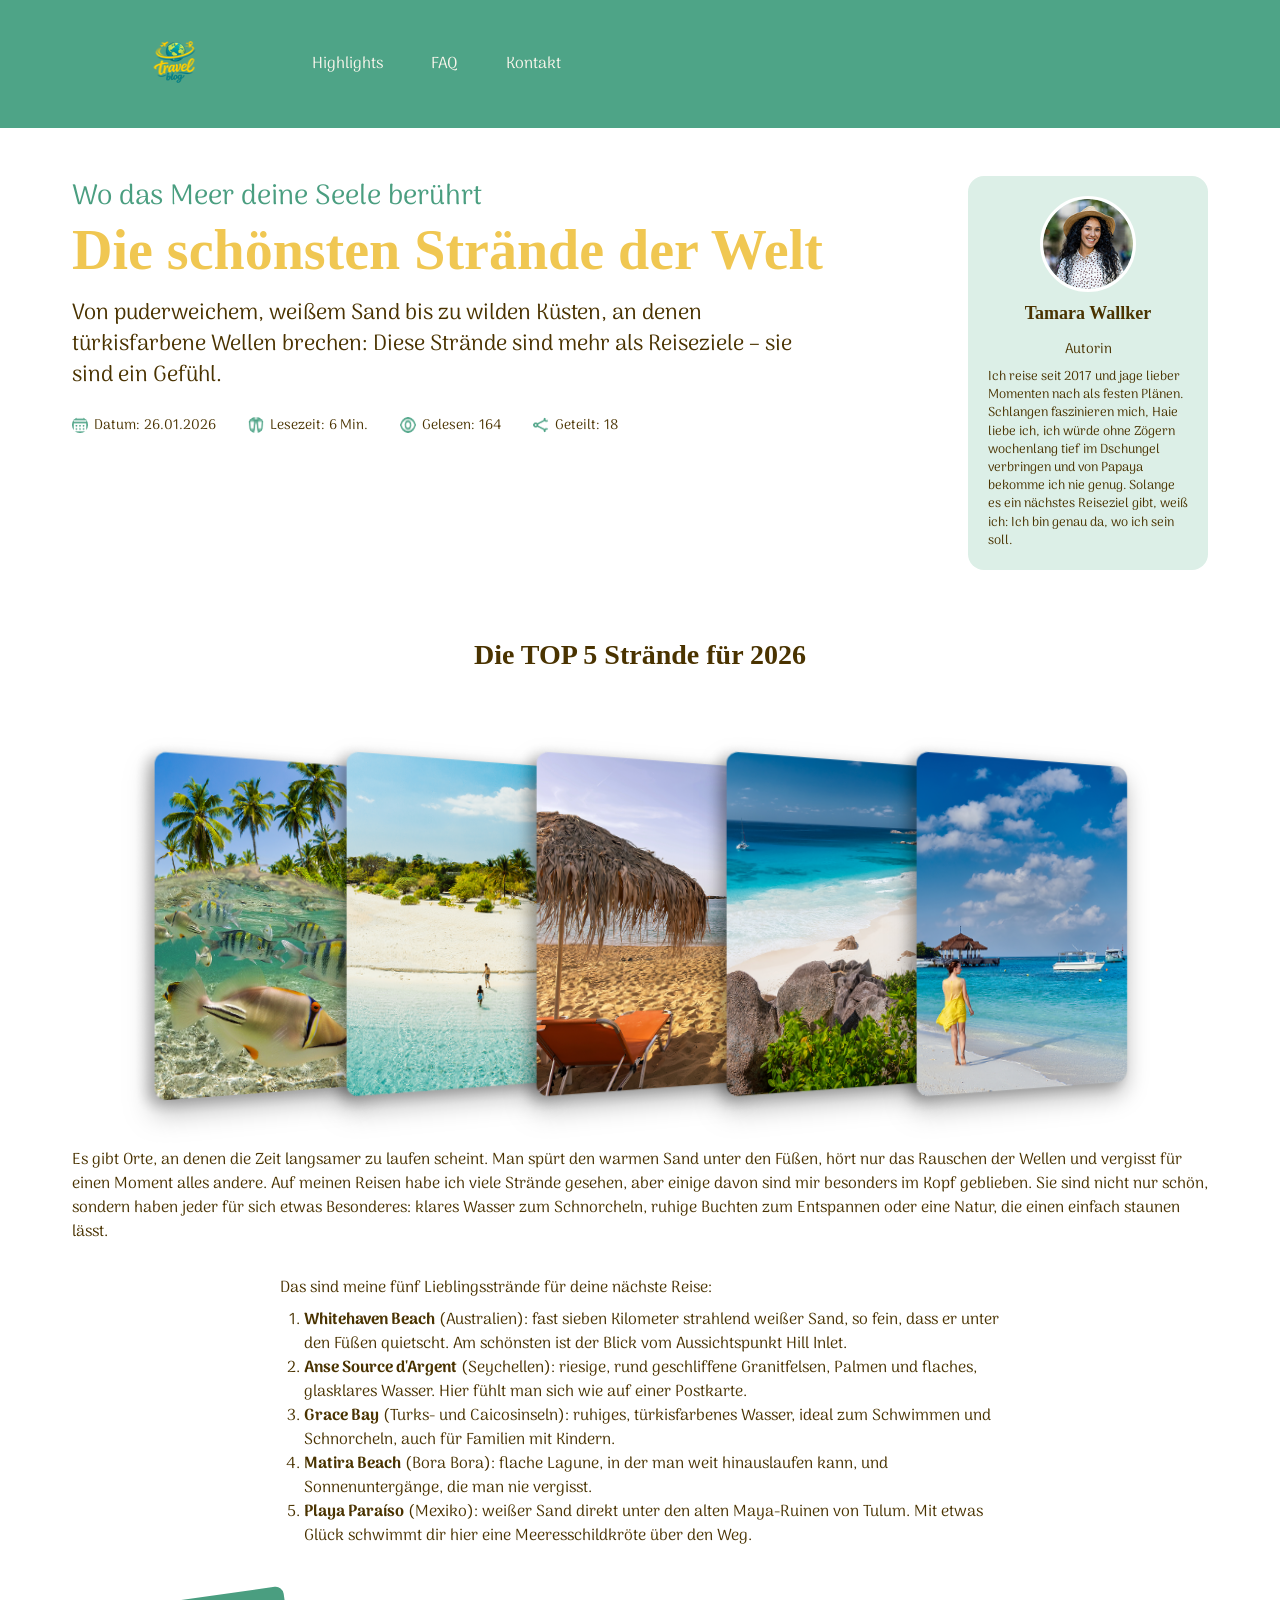
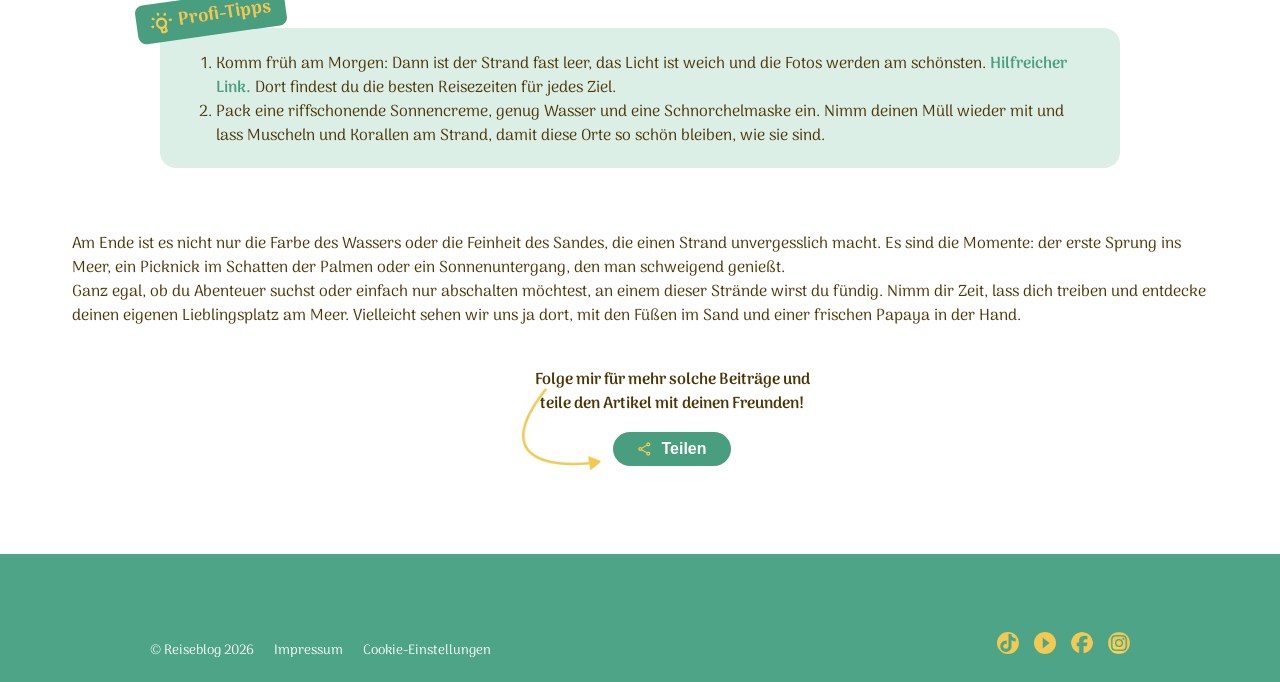
==== article1.html @ c088dedb "groesserer footer und slider" ====
<!DOCTYPE html>
<html lang="de">
<head>
    <meta charset="UTF-8">
    <meta name="viewport" content="width=device-width, initial-scale=1.0">
    <title>Die schönsten Strände der Welt | Reiseblog</title>

    <link rel="stylesheet" href="./styles/variables.css">
    <link rel="stylesheet" href="./styles/standard.css">
    <link rel="stylesheet" href="./styles/font.css">
    <link rel="stylesheet" href="./styles/style.css">

    <!-- Nur für Article 1 -->
    <link rel="stylesheet" href="./styles/style.article1.css">
</head>

<!-- Alles, was man sieht, gehört IN den <body>, auch der <header> -->
<body>
    <header>
        <nav class="navbar">
            <a href="./index.html" aria-label="Zur Startseite">
                <img class="logo-img" src="./assets/icon/logo.png" alt="Logo des Reiseblogs">
            </a>

            <ul>
                <li><a href="./index.html#Highlights">Highlights</a></li>
                <li><a href="./index.html#FAQ">FAQ</a></li>
                <li><a href="./index.html#Contact">Kontakt</a></li>
            </ul>
        </nav>
    </header>

    <main>

        <article class="article">

            <!-- Kopf des Artikels: links Titel + Infos, rechts die Autorin -->
            <div class="article-header">
                <div class="article-intro">
                    <p class="article-kicker">Wo das Meer deine Seele berührt</p>
                    <h1 class="article-title">Die schönsten Strände der Welt</h1>
                    <p class="article-lead">Von puderweichem, weißem Sand bis zu wilden Küsten, an denen türkisfarbene Wellen brechen: Diese Strände sind mehr als Reiseziele – sie sind ein Gefühl.</p>

                    <!-- <dl> = Liste mit Begriff (dt) und Wert (dd) -->
                    <dl class="article-meta">
                        <div>
                            <dt><img src="./img/web/icon-date.png" alt=""> Datum:</dt>
                            <dd><time datetime="2026-01-26">26.01.2026</time></dd>
                        </div>
                        <div>
                            <dt><img src="./img/web/icon-time.png" alt=""> Lesezeit:</dt>
                            <dd>6 Min.</dd>
                        </div>
                        <div>
                            <dt><img src="./img/web/icon-read.png" alt=""> Gelesen:</dt>
                            <dd>164</dd>
                        </div>
                        <div>
                            <dt><img src="./img/web/icon-share.png" alt=""> Geteilt:</dt>
                            <dd>18</dd>
                        </div>
                    </dl>
                </div>

                <!-- <aside> = Zusatzinfo neben dem eigentlichen Text: die Autorin -->
                <aside class="author">
                    <img src="./img/web/Avatar_women.png" alt="Porträt von Tamara Wallker" class="author-img">
                    <h2 class="author-name">Tamara Wallker</h2>
                    <p class="author-role">Autorin</p>
                    <p class="author-bio">Ich reise seit 2017 und jage lieber Momenten nach als festen Plänen. Schlangen faszinieren mich, Haie liebe ich, ich würde ohne Zögern wochenlang tief im Dschungel verbringen und von Papaya bekomme ich nie genug. Solange es ein nächstes Reiseziel gibt, weiß ich: Ich bin genau da, wo ich sein soll.</p>
                </aside>
            </div>

            <!-- Der eigentliche Text des Artikels -->
            <section class="article-content">
                <h2 class="article-heading">Die TOP 5 Strände für 2026</h2>

                <!-- Die 5 Bilder, schräg gedreht wie im Design -->
                <div class="carousel">
                    <img src="./img/web/carousel02/beach01.png" alt="Meeresschildkröte schwimmt in klarem Wasser">
                    <img src="./img/web/carousel02/beach02.png" alt="Palmen an einem weißen Sandstrand">
                    <img src="./img/web/carousel02/beach03.png" alt="Sonnenschirm aus Stroh an einem Sandstrand">
                    <img src="./img/web/carousel02/beach04.png" alt="Felsen an einem Strand mit türkisfarbenem Wasser">
                    <img src="./img/web/carousel02/beach05.png" alt="Frau spaziert an einem hellen Strand">
                </div>

                <p>Es gibt Orte, an denen die Zeit langsamer zu laufen scheint. Man spürt den warmen Sand unter den Füßen, hört nur das Rauschen der Wellen und vergisst für einen Moment alles andere. Auf meinen Reisen habe ich viele Strände gesehen, aber einige davon sind mir besonders im Kopf geblieben. Sie sind nicht nur schön, sondern haben jeder für sich etwas Besonderes: klares Wasser zum Schnorcheln, ruhige Buchten zum Entspannen oder eine Natur, die einen einfach staunen lässt.</p>

                <!-- Dieser Teil ist schmaler und eingerückt -->
                <div class="article-list">
                    <p>Das sind meine fünf Lieblingsstrände für deine nächste Reise:</p>

                    <!-- <ol> = nummerierte Liste, <strong> = wichtiges Wort (fett) -->
                    <ol>
                        <li><strong>Whitehaven Beach</strong> (Australien): fast sieben Kilometer strahlend weißer Sand, so fein, dass er unter den Füßen quietscht. Am schönsten ist der Blick vom Aussichtspunkt Hill Inlet.</li>
                        <li><strong>Anse Source d'Argent</strong> (Seychellen): riesige, rund geschliffene Granitfelsen, Palmen und flaches, glasklares Wasser. Hier fühlt man sich wie auf einer Postkarte.</li>
                        <li><strong>Grace Bay</strong> (Turks- und Caicosinseln): ruhiges, türkisfarbenes Wasser, ideal zum Schwimmen und Schnorcheln, auch für Familien mit Kindern.</li>
                        <li><strong>Matira Beach</strong> (Bora Bora): flache Lagune, in der man weit hinauslaufen kann, und Sonnenuntergänge, die man nie vergisst.</li>
                        <li><strong>Playa Paraíso</strong> (Mexiko): weißer Sand direkt unter den alten Maya-Ruinen von Tulum. Mit etwas Glück schwimmt dir hier eine Meeresschildkröte über den Weg.</li>
                    </ol>
                </div>

                <!-- Profi-Tipps: grüner Kasten mit schrägem Schild oben links -->
                <section class="tips">
                    <h3 class="tips-badge">
                        <img src="./img/web/icon-tip.png" alt="">
                        Profi-Tipps
                    </h3>
                    <ol>
                        <li>Komm früh am Morgen: Dann ist der Strand fast leer, das Licht ist weich und die Fotos werden am schönsten. <a href="#">Hilfreicher Link.</a> Dort findest du die besten Reisezeiten für jedes Ziel.</li>
                        <li>Pack eine riffschonende Sonnencreme, genug Wasser und eine Schnorchelmaske ein. Nimm deinen Müll wieder mit und lass Muscheln und Korallen am Strand, damit diese Orte so schön bleiben, wie sie sind.</li>
                    </ol>
                </section>

                <p>Am Ende ist es nicht nur die Farbe des Wassers oder die Feinheit des Sandes, die einen Strand unvergesslich macht. Es sind die Momente: der erste Sprung ins Meer, ein Picknick im Schatten der Palmen oder ein Sonnenuntergang, den man schweigend genießt.<br>
                Ganz egal, ob du Abenteuer suchst oder einfach nur abschalten möchtest, an einem dieser Strände wirst du fündig. Nimm dir Zeit, lass dich treiben und entdecke deinen eigenen Lieblingsplatz am Meer. Vielleicht sehen wir uns ja dort, mit den Füßen im Sand und einer frischen Papaya in der Hand.</p>
            </section>

            <!-- Fuß des Artikels: Aufruf zum Teilen, mit Pfeil zum Button -->
            <footer class="article-footer">
                <p>Folge mir für mehr solche Beiträge und<br>teile den Artikel mit deinen Freunden!</p>
                <img src="./img/web/arrow.png" alt="" class="share-arrow">
                <button type="button" class="share-button">
                    <img src="./img/web/icon-share-yellow.png" alt="">
                    Teilen
                </button>
            </footer>

        </article>
    </main>

    <footer class="site-footer">
        <div class="footer__left">
            <span>© Reiseblog 2026</span>
            <a href="#">Impressum</a>
            <a href="#">Cookie-Einstellungen</a>
        </div>
        <div class="footer__social">
            <a href="#" aria-label="TikTok">
                <img src="./img/web/Tiktok_icon.png" alt="" width="22" height="22">
            </a>
            <a href="#" aria-label="YouTube">
                <img src="./img/web/youtube.png" alt="" width="22" height="22">
            </a>
            <a href="#" aria-label="Facebook">
                <img src="./img/web/facebook.png" alt="" width="22" height="22">
            </a>
            <a href="#" aria-label="Instagram">
                <img src="./img/web/Instagram.png" alt="" width="22" height="22">
            </a>
        </div>
    </footer>
</body>
</html>
---- styles/variables.css ----
:root {
    --faq-yellow: #f0c752;
    --faq-green: #4a9e80;
    --faq-text: #4a3300;
    --faq-white: #ffffff;
    --light-green: #dcefe7;

}
---- styles/standard.css ----
*{
    margin: 0;
    box-sizing:border-box;
    scroll-behavior:smooth;
    padding: 0;
}
---- styles/font.css ----
@font-face {
  font-family: "Arima";
  src: url("../assets/fonts/Arima-VariableFont_wght.ttf") format("truetype");
  font-style: normal;
  font-weight: 100 800;
  font-display: swap;
   color: rgba(248, 245, 235, 1);
    }


.palanquin-thin {
  font-family: "Palanquin", sans-serif;
  font-weight: 100;
  font-style: normal;
}

.palanquin-extralight {
  font-family: "Palanquin", sans-serif;
  font-weight: 200;
  font-style: normal;
}

.palanquin-light {
  font-family: "Palanquin", sans-serif;
  font-weight: 300;
  font-style: normal;
}

.palanquin-regular {
  font-family: "Palanquin", sans-serif;
  font-weight: 400;
  font-style: normal;
}

.palanquin-medium {
  font-family: "Palanquin", sans-serif;
  font-weight: 500;
  font-style: normal;
}

.palanquin-semibold {
  font-family: "Palanquin", sans-serif;
  font-weight: 600;
  font-style: normal;
}

.palanquin-bold {
  font-family: "Palanquin", sans-serif;
  font-weight: 700;
  font-style: normal;
}


body {
  font-family: "Arima", sans-serif;
}
---- styles/style.css ----
header {
    width: 1920PX;
    min-height: 128px;
    background: #4EA487;
}

.navbar {
    max-width: 561px;
    min-height: 128px;
    display:flex;
    padding-left: 140px;
    gap: 102px;
    display: flex;
    align-items: center;
    justify-content: space-between;
}

.logo-img {
    display: block;
    width: 72px;
    height: 72px;
}

.navbar ul {
    display: flex;
    align-items: center;
    gap: 48px; 
    margin: 0;
    padding: 0;
    list-style: none;
}

.navbar a {
    position: relative;
    color: #F8F5EB;
    text-decoration: none;
}

/* Welle beim Darüberfahren */
.navbar a::after {
    content: "";
    position: absolute;
    left: -3px;
    right: -3px;
    bottom: -7px;
    height: 9px;
    border-bottom: 3px solid #F1C953;
    border-radius: 50%;
    transform: rotate(-2deg) scaleX(0);
    transform-origin: left;
}

.navbar a:hover::after {
    transform: rotate(-2deg) scaleX(1);
}

/* Gelb nur während des Klickens; ohne Welle */
.navbar a:active {
    color: #F1C953;
}

.navbar a:active::after {
    transform: scaleX(0);
}

/* Hero */
.hero {
  position: relative;
  width: 100%;
  height: 515px;
  background: url('../img/web/header_photo.png') no-repeat right center / cover;
  overflow-x: clip;     /* rechts abschneiden, unten darf die Form rausragen */
}

/* ---------- Gelb: fährt von rechts bis zur Endposition ---------- */
.hero-yellow {
  position: absolute;
  top: 0;
  left: 0;
  height: 110%;
  display: flex;
  animation: gelbZurueck 4s ease-in-out 2s both;
}

.yellow-fill {
  flex: 1;                   /* füllt den Rest mit Gelb */
  height: 515px;
  background: #F0C550;       /* Farbe aus Figma */
}

.hero-shape {
  height: 100%;
  flex-shrink: 0;
  margin-left: -2px;         /* verhindert eine feine Lücke */
}

@keyframes gelbZurueck {
  0%   { width: 2000px; }   /* Schwung steht rechts draußen */
  35%  { width: 1100px; }   /* Zwischenposition erreicht */
  65%  { width: 1100px; }   /* … kurz warten … */
  100% { width: 647px; }    /* Endposition */
}

/* ---------- Text ---------- */
.hero-text {
  position: absolute;
  top: 120px;
  left: 100px;
  width: 300px;
  animation: textNachLinks 4s ease-in-out 2s both;
}

@keyframes textNachLinks {
  0%, 65% { left: 570px; }   /* bleibt in der Mitte */
  100%    { left: 100px; }
}

.hero-text h1 {
  font-family: 'Arima', serif;
  font-size: 60px;
  color: #5a3a12;
  margin: 0 0 20px;
  animation: einblenden 0.8s ease-out 0.3s both;    /* Schritt 1 */
}

.hero-text p {
  font-size: 28px;
  line-height: 1.3;
  color: #3b2a14;
  margin: 0;
  animation: einblenden 0.8s ease-out 1s both;      /* Schritt 2 */
}

@keyframes einblenden {
  from { opacity: 0; transform: translateY(10px); }
  to   { opacity: 1; transform: translateY(0); }
}

/* ---------- Kreis: kommt von unten ---------- */
.badge {
  position: absolute;
  top: 300px;
  left: 440px;
  width: 160px;
  height: 160px;
  border-radius: 50%;
  background: #4EA487;
  box-shadow: 0 4px 12px rgba(0, 0, 0, 0.2);
  animation: vonUnten 0.7s ease-out 6s both;
}

@keyframes vonUnten {
  from { opacity: 0; transform: translateY(300px); }
  to   { opacity: 1; transform: translateY(0); }
}

.badge img {
  position: absolute;
  top: 50%;
  left: 50%;
  transform: translate(-50%, -50%);
}

.badge-flag { width: 30%; }

.badge-text {
  width: 90%;
  animation: drehen 12s linear infinite;
}

@keyframes drehen {
  from { transform: translate(-50%, -50%) rotate(0deg); }
  to   { transform: translate(-50%, -50%) rotate(360deg); }
}

.hero-shape {
  width: 647px;
  height: 100%;
  flex-shrink: 0;
  background: #F0C550;
  clip-path: path('M523.5 393C511.09 455.002 444 519.5 394 534C344 548.5 253.5 534 197 524.5C140.5 515 0 515 0 515V0H603.729H647C644.226 2.88368 605.827 19.0303 591.5 30C547.524 63.6702 505.5 106.5 513.067 169C525.464 271.399 539.213 314.5 523.5 393Z');
}


/* ---------- Highlights ---------- */

.highlights {
    max-width: 1200px;
    margin: 0 auto;
    padding: 40px 20px 24px;
    background: #ffffff;
    text-align: center;
}

.highlights__header {
    width: 100%;
    min-height: 0;
    background: #ffffff;
    text-align: center;
    margin-bottom: 55px;
}

.highlights__title {
    display: inline-flex;
    justify-content: flex-start;
    align-items: center;
    color: var(--faq-green);
    font-size: 28px;
}

.highlights__intro {
    max-width: 600px;
    margin: 0 auto;
}


/* ---------- Slider ---------- */
.slider {
  position: relative;
  width: 100%;
  max-width: 960px;
  margin: 0 auto;
  aspect-ratio: 660 / 293;
  overflow: hidden;
  border-top-right-radius: 60px;
}

.slider input { display: none; }

.slider__track {
  display: flex;
  width: 400%;
  height: 100%;
  transition: transform 0.6s ease;
}

#slide1:checked ~ .slider__track { transform: translateX(0); }
#slide2:checked ~ .slider__track { transform: translateX(-25%); }
#slide3:checked ~ .slider__track { transform: translateX(-50%); }
#slide4:checked ~ .slider__track { transform: translateX(-75%); }

.slide {
  position: relative;
  width: 25%;
  height: 100%;
  /* Bild pro Slide: wird in der index.html per --img gesetzt */
  background:
    var(--img, none) center / cover no-repeat,
    linear-gradient(to bottom, #5b93d0 0%, #a9cfe9 45%, #39b3c9 62%, #7fd3d8 100%);
}

/* Text-Box (Glas-Effekt) */
.slide__box {
  position: absolute;
  top: 50px;              
  left: 96px;
  right: 254px;           /* größerer Wert = schmalerer Kasten */
  padding: 8px 12px 10px;
  color: #ffffff;
  background: rgba(255, 255, 255, 0.28);
  border: 1px solid rgba(255, 255, 255, 0.6);
  backdrop-filter: blur(2px);
}

/* Links in den Slides: klickbar, aber optisch nicht erkennbar */
.slide__box a,
.slide__box a:visited,
.slide__box a:hover,
.slide__box a:active {
  color: inherit;
  text-decoration: none;
  cursor: default;
}

.slide__title {
  margin: 0 0 14px;              /* Abstand nach unten zum Slidertext */
  font-family: "Palanquin Dark", system-ui, sans-serif;
  font-weight: 600;
  font-size: 2.15rem;
  line-height: 1.2;              
  text-shadow: 0 1px 3px rgba(0, 0, 0, 0.25);
}

.slide__text {
  margin: 0;
  font-size: 1.95rem;
  line-height: 48px;
}

/* Dots */
.slider__dots {
  position: absolute;
  bottom: 22px;
  left: 50%;
  transform: translateX(-50%);
  display: flex;
  gap: 10px;
}

.slider__dots label {
  width: 16px;
  height: 16px;
  border-radius: 50%;
  background: #ffffff;
  cursor: pointer;
  transition: width 0.3s ease, background 0.3s ease;
}

#slide1:checked ~ .slider__dots label:nth-child(1),
#slide2:checked ~ .slider__dots label:nth-child(2),
#slide3:checked ~ .slider__dots label:nth-child(3),
#slide4:checked ~ .slider__dots label:nth-child(4) {
  width: 24px;
  border-radius: 10px;
  background: #e9c95f;
}



.faq {
    max-width: 1440px;
    margin: 0 auto;
    padding: 48px 64px;
}

/* Überschrift mit Icon */
.faq-title {
    display: flex;
    justify-content: center;
    align-items: center;
    gap: 16px;
    margin-bottom: 48px;
    color: var(--faq-green);
    font-size: 64px;
}

.faq-icon {
    width: 48px;
    height: 48px;
}

/* Ein gelber Balken (Frage + Antwort) */
.faq-item {
    background-color: var(--faq-yellow);
    border-radius: 16px;
    margin-bottom: 40px;
    color: var(--faq-text);
    display: flow-root;            /* hält den Abstand unter der weißen Box im Balken */
}

/* Die Frage = klickbare Zeile */
.faq-item summary {
    display: flex;
    justify-content: space-between;
    align-items: center;
    gap: 16px;
    padding: 16px 20px;
    font-size: 28px;
    font-weight: 600;
    cursor: pointer;
    list-style: none;              /* Standard-Dreieck ausblenden */
}

/* Standard-Dreieck in Safari/Chrome ausblenden */
.faq-item summary::-webkit-details-marker {
    display: none;
}

/* Der Pfeil rechts: ein Quadrat mit zwei Rändern, um 45° gedreht */
.faq-item summary::after {
    content: "";
    flex-shrink: 0;                /* Pfeil wird bei langen Fragen nicht gequetscht */
    width: 12px;
    height: 12px;
    border-right: 3px solid var(--faq-text);
    border-bottom: 3px solid var(--faq-text);
    transform: translateY(-4px) rotate(45deg);   /* zeigt nach unten */
    transition: transform 0.6s ease;
}

/* Wenn aufgeklappt: Pfeil zeigt nach oben */
.faq-item[open] summary::after {
    transform: translateY(4px) rotate(-135deg);
}

/* Die Antwort in der weißen Box */
.faq-item p {
    background-color: var(--faq-white);
    border-radius: 8px;
    margin: 0 20px 20px;
    padding: 12px 16px;
    font-size: 18px;
    line-height: 1.4;
}

/* ---------- Langsames Aufklappen ---------- */

/* Erlaubt dem Browser, von 0 bis "auto" zu animieren */
:root {
    interpolate-size: allow-keywords;
}

/* ::details-content ist der Teil von <details>, der auf- und zuklappt */
.faq-item::details-content {
    block-size: 0;                 /* zugeklappt: Höhe 0 */
    overflow: hidden;
    transition: block-size 0.6s ease, content-visibility 0.6s allow-discrete;
}

.faq-item[open]::details-content {
    block-size: auto;              /* aufgeklappt: so hoch wie der Inhalt */
}



@keyframes faq-fade-in {
    from {
        opacity: 0;
        transform: translateY(-8px);
    }
    to {
        opacity: 1;
        transform: translateY(0);
    }
}

/*Kontaktformular*/

.contact {
    width: min(1100px, 100%);
    min-height: 397px;
    margin: 0 auto;
}

.contact-form {
    width: 100%;
    margin: 0 auto;
    display: flex;
    flex-direction: column;
    align-items: center;
}

.contact-form h2 {
    min-height: 62px;
    margin: 0 0 8px;
    display: flex;
    align-items: center;
    justify-content: center;
    gap: 8px;
    color: #4EA487;
    font-family: "Arima", sans-serif;
    font-size: 32px;
    line-height: 1.2;
}

.contact-form h2 img {
    width: 24px;
    height: 24px;
    object-fit: contain;
}

.contact-intro {
    width: min(979px, 100%);
    min-height: 55px;
    margin: 0 0 20px;
    display: flex;
    align-items: center;
    justify-content: center;
    color: #54370D;
    font-family: "Palanquin", sans-serif;
    font-size: 14px;
    font-weight: 500;
    text-align: center;
}

.contact-fields {
    width: 100%;
    display: grid;
    grid-template-columns: 1fr 1fr;
    column-gap: 22px;
    row-gap: 16px;
}

.contact-fields label {
    display: flex;
    flex-direction: column;
    gap: 4px;
    color: #54370D;
    font-family: "Palanquin", sans-serif;
    font-size: 14px;
    font-weight: 500;
}

.contact-fields input,
.contact-fields textarea {
    box-sizing: border-box;
    width: 100%;
    border: 0;
    border-bottom: 1px solid #B9A88F;
    border-radius: 0;
    background: transparent;
    color: #54370D;
    font: inherit;
    outline: none;
}

.contact-fields input {
    height: 32px;
}

.contact-fields textarea {
    min-height: 40px;
    resize: vertical;
}

.contact-fields input:focus,
.contact-fields textarea:focus {
    border-bottom: 2px solid #4EA487;
}

.message-field {
    grid-column: 1 / -1;
}

.privacy-consent {
    display: flex;
    align-items: center;
    gap: 6px;
    margin: 8px 0 10px;
    color: #54370D;
    font-family: "Palanquin", sans-serif;
    font-size: 11px;
    font-weight: 400;
}

.privacy-consent input {
    accent-color: #4EA487;
}

.privacy-consent a {
    color: #4EA487;
}

.contact-form button {
    width: 110px;
    min-height: 32px;
    padding: 4px 18px;
    border: 1px solid #D8D2C8;
    border-radius: 40px;
    background: white;
    color: #737373;
    font-family: "Arima", sans-serif;
    font-size: 16px;
    font-weight: 700;
    cursor: pointer;
}

.contact-form button:disabled {
    cursor: not-allowed;
    opacity: 0.65;
}

.contact-form button:not(:disabled) {
    border-color: #4EA487;
    color: #4EA487;
}

.contact-form button:not(:disabled):hover {
    background: #4EA487;
    color: white;
}




/* Share-Bereich aus Article 1 mit aufklappenden Plattform-Links */
.article-footer {
  position: relative;
  display: flex;
  flex-direction: column;
  align-items: center;
  gap: 16px;
  text-align: center;
}

.article-footer > p {
  margin: 0;
  font-weight: 600;
}

.share-actions {
  position: relative;
  display: flex;
  align-items: center;
}

.share-button {
  display: flex;
  align-items: center;
  gap: 8px;
  padding: 8px 24px;
  border: 0;
  border-radius: 999px;
  background: var(--faq-green);
  color: var(--faq-white);
  font-size: 16px;
  font-weight: 600;
  cursor: pointer;
}

.share-button img {
  width: 16px;
  height: 16px;
  object-fit: contain;
}

.share-links {
  position: absolute;
  top: 50%;
  left: calc(100% + 16px);
  display: flex;
  flex-direction: column;
  gap: 4px;
  opacity: 0;
  visibility: hidden;
  transform: translateY(-50%);
  transition: opacity 200ms ease, visibility 200ms ease;
}

.share-actions:hover .share-links,
.share-actions:focus-within .share-links {
  opacity: 1;
  visibility: visible;
}

.share-link,
.share-link:visited {
  color: var(--faq-green);
  white-space: nowrap;
}



/* Responsives Layout */
@media (max-width: 800px) {
  .article {
    width: calc(100% - 40px);
  }

  .article-header {
    gap: 24px;
  }

  .article-title {
    font-size: clamp(36px, 6vw, 56px);
  }
}

@media (max-width: 600px) {
  .navbar {
    width: calc(100% - 32px);
    min-height: 80px;
    gap: 24px;
  }

  .navbar ul {
    gap: 16px;
  }

  .article {
    width: calc(100% - 32px);
    padding: 32px 0;
  }

  .article-header {
    flex-direction: column;
    margin-bottom: 40px;
  }

  .article-title {
    font-size: 40px;
  }

  .article-lead {
    font-size: 18px;
  }

  .author {
    width: min(240px, 100%);
    flex-basis: auto;
    align-self: center;
  }

  .article-meta {
    gap: 12px 20px;
  }

  .tips {
    min-height: 145px;
    padding: 40px 16px 20px;
  }

  .tips > p {
    font-size: 18px;
  }

  .share-links {
    top: calc(100% + 8px);
    left: 0;
    transform: none;
  }
}


 
/* Artikel 4: Kopfbereich */
.kopf {
  display: flex;
  gap: 30px;
  align-items: flex-start;
  justify-content: space-between;
  margin-bottom: 30px;
}

.kategorie {
  margin: 0 0 5px;
  color: #3a9a8c;
  font-size: 1.1rem;
  font-weight: bold;
}

h1 {
  margin: 0 0 15px;
  color: #f2c14e;
  font-family: Georgia, serif;
  font-size: 2.2rem;
  line-height: 1.2;
}

.einleitung {
  margin: 0 0 15px;
  font-size: 1rem;
}

/* Infozeile unter dem Titel */
.meta {
  display: flex;
  flex-wrap: wrap;
  gap: 15px;
  margin: 0;
  padding: 0;
  list-style: none;
  color: #3a9a8c;
  font-size: 0.8rem;
}

/* Autorenkarte */
.autor {
  flex: 0 0 220px;
  padding: 15px;
  background: #d9ebe6;
  border-radius: 12px;
  text-align: center;
  font-size: 0.75rem;
}

.autor-bild {
  width: 70px;
  height: 70px;
  margin: 0 auto 8px;
  background: #3a9a8c;
  border-radius: 50%;
}

.autor-name {
  margin: 0;
  font-weight: bold;
}

.autor-rolle {
  margin: 0 0 8px;
  color: #3a9a8c;
}

.autor-text {
  margin: 0;
}

/* Textabschnitte */
.text p {
  margin: 0 0 12px;
  font-size: 0.9rem;
}

.text {
  margin: 25px 0;
}

/* Überschriften der Abschnitte */
h2 {
  margin: 0 0 12px;
  font-family: Georgia, serif;
  font-size: 1.2rem;
  text-align: center;
}

.abschnitt {
  margin: 35px 0;
}

.bild {
  display: flex;
  align-items: center;
  justify-content: center;
  min-height: 200px;
  background: #f4f8f7;
  border: 2px dashed #3a9a8c;
  border-radius: 16px;
  color: #3a9a8c;
  font-size: 0.9rem;
}

.bild-gross {
  max-width: 480px;
  min-height: 260px;
  margin: 0 auto;
}

.bild img,
img {
  max-width: 100%;
  border-radius: 16px;
}

/* Zwei Spalten */
.zwei-spalten {
  display: flex;
  gap: 30px;
  margin: 35px 0;
}

.spalte {
  flex: 1;
}

.spalte p {
  font-size: 0.85rem;
}

/* E-Mailbereich */
.mail {
  margin-top: 40px;
  text-align: center;
  color: #3a9a8c;
  font-size: 0.85rem;
}

.knopf {
  display: inline-block;
  padding: 8px 28px;
  background: #3a9a8c;
  border-radius: 20px;
  color: #ffffff;
  font-weight: bold;
  text-decoration: none;
}

.knopf:hover {
  background: #2d7a6f;
}
.privacy-consent input[type="checkbox"] {
  accent-color: #3a9a8c;
}

/* Nicht angeklickt: weiß, beim Hover gelb */
.privacy-consent input[type="checkbox"]:not(:checked) {
  appearance: none;
  width: 14px;
  height: 14px;
  border: 1px solid #999;
  border-radius: 2px;
  background: #fff;
  vertical-align: middle;
  cursor: pointer;
}

.privacy-consent input[type="checkbox"]:not(:checked):hover {
  background: #f1c941;
  border-color: #f1c941;
}

/* Angeclickt: grün */
.privacy-consent input[type="checkbox"]:checked {
  appearance: none;
  width: 14px;
  height: 14px;
  border: 1px solid #3a9a8c;
  border-radius: 2px;
  background: #3a9a8c;
  vertical-align: middle;
  cursor: pointer;
}

/*  weißer Haken */
.privacy-consent input[type="checkbox"]:checked::after {
  content: "✓";
  display: block;
  color: #fff;
  font-size: 11px;
  line-height: 12px;
  text-align: center;
}


/* ---------- Footer ---------- */

.site-footer {
  display: flex;
  justify-content: space-between;
  align-items:flex-end;
  padding: 20px 150px;
  min-height: 128px;
  background: #4EA487;
  color: #ffffff;
  font-size: 0.85rem;
}

.footer__left {
  display: flex;
  align-items: center;
  gap: 20px;
}

.footer__left a {
  color: #ffffff;
  text-decoration: none;
}

.footer__social {
  display: flex;
  gap: 15px;
}

.article-footer {
  margin: 40px 0 40px 200px;
  max-width: 800px;
  text-align: center;
}

/* ---------- Responsive ---------- */
@media (max-width: 700px) {
  .site-header { padding: 10px 20px; gap: 20px; }
  .main-nav { gap: 18px; }
  .hero { height: 140px; }
  .form__row { grid-template-columns: 1fr; }
  .site-footer { flex-direction: column; gap: 12px; }
  .footer__left { gap: 16px; flex-wrap: wrap; justify-content: center; }
}

@media (max-width: 640px) {
  .slider {
    aspect-ratio: 4 / 5;
    --radius: 40px;
  }

  .slide__box {
    right: 22px;
    top: 20px;
  }

  .slide__title { font-size: 1.3rem; }
}
---- styles/style.article1.css ----
/* Der ganze Artikel: zentriert, so breit wie im Design (1200px) */
.article {
    max-width: 1200px;
    margin: 0 auto;
    padding: 48px 32px;
    color: var(--faq-text);
    font-size: 16px;
    line-height: 1.5;
}
 
/* ---------- Kopf: links Text, rechts Autorin ---------- */
 
.article-header {
    display: flex;
    justify-content: space-between;
    align-items: flex-start;
    gap: 48px;
    margin-bottom: 64px;
}
 
.article-kicker {
    color: var(--faq-green);
    font-size: 28px;
}
 
.article-title {
    color: var(--faq-yellow);
    font-size: 56px;
    line-height: 1.15;
}
 
.article-lead {
    max-width: 720px;
    margin-top: 16px;
    font-size: 22px;
    line-height: 1.4;
}
 
/* Datum, Lesezeit usw.: alles in einer Reihe */
.article-meta {
    display: flex;
    flex-wrap: wrap;                        /* bricht um, wenn kein Platz ist */
    gap: 8px 32px;
    margin-top: 24px;
    font-size: 14px;
}
 
/* Ein Eintrag: Icon + Begriff + Wert nebeneinander */
.article-meta div {
    display: flex;
    gap: 4px;
}
 
.article-meta dt {
    display: flex;
    align-items: center;
    gap: 6px;
}
 
.article-meta img {
    width: 16px;
    height: 16px;
}
 
/* Autorinnen-Karte: hellgrün, alles zentriert */
.author {
    flex-shrink: 0;                         /* Karte wird nicht gequetscht */
    width: 240px;
    background-color: var(--light-green);
    border-radius: 16px;
    padding: 20px;
    text-align: center;
}
 
/* Rundes Foto */
.author-img {
    display: block;                         /* block = zentriert */
    width: 96px;
    height: 96px; 
    margin: 0 auto 8px;                     /* auto = waagerecht zentriert */
    border-radius: 50%;                     /* 50% = Kreis */
    border: 3px solid var(--faq-white);     /* weißer Rand */
    object-fit: cover;                      /* Bild wird nicht verzerrt */
}
 
.author-name {
    font-size: 18px;
}
 
.author-role {
    margin-bottom: 8px;
    font-size: 14px;
}
 
.author-bio {
    font-size: 13px;
    line-height: 1.4;
    text-align: left;
}
 
/* ---------- Text ---------- */
 
.article-heading {
    margin-bottom: 32px;
    text-align: center;
    font-size: 28px;
}
 
.article-content p {
    margin-bottom: 32px;
}
 
/* ---------- Karussell: 5 Bilder, schräg wie Karten ---------- */
 
.carousel {
    display: flex;
    justify-content: center;
    padding: 40px 0;
}
 
.carousel img {
    width: 250px;
    height: 360px;
    margin-left: -60px;
    border-radius: 16px;
    object-fit: cover;
    transform: perspective(800px) rotateY(20deg);
    filter: drop-shadow(0 12px 12px rgba(0, 0, 0, 0.25));
    transition: transform 0.4s ease, margin 0.4s ease;
}
 
.carousel img:first-child {
    margin-left: 0;               /* das erste Bild nicht verschieben */
}

/* Bild unter der Maus: gerade und mit Abstand links und rechts */
.carousel img:hover {
    transform: perspective(800px) rotateY(0deg);
    margin-left: 40px;
    margin-right: 100px;
}

 
/* Schmaler, eingerückter Teil mit der Liste */
.article-list {
    max-width: 720px;
    margin: 0 auto 48px;
}
 
.article-list p {
    margin-bottom: 8px;
}
 
/* Nummerierte Listen etwas einrücken */
.article-content ol {
    padding-left: 24px;
}
 
/* ---------- Pro-Tipps ---------- */
 
.tips {
    position: relative;                     /* das Schild richtet sich danach aus */
    max-width: 960px;
    margin: 80px auto 64px;
    padding: 24px 32px 20px;
    background-color: var(--light-green);
    border-radius: 16px;
}
 
/* Das schräge grüne Schild oben links */
.tips-badge {
    position: absolute;
    top: -32px;
    left: -24px;
    display: flex;
    align-items: center;
    gap: 6px;
    padding: 6px 14px;
    background-color: var(--faq-green);
    color: var(--faq-yellow);
    border-radius: 8px;
    font-size: 18px;
    transform: rotate(-8deg);               /* leicht schräg */
}
 
.tips-badge img {
    width: 22px;
    height: 22px;
}
 
/* Links im Text */
.article-content a {
    color: var(--faq-green);
    font-weight: 600;
    text-decoration: none;
}
 
.article-content a:hover {
    text-decoration: underline;
}
 
/* ---------- Fuß: Text, Pfeil und Share-Button ---------- */
 
.article-footer {
    position: relative;                     /* der Pfeil richtet sich danach aus */
    display: flex;
    flex-direction: column;
    align-items: center;
    gap: 16px;
    text-align: center;
}
 
.article-footer p {
    font-weight: 600;
}
 
/* Der geschwungene Pfeil links neben dem Button */
.share-arrow {
    position: absolute;
    bottom: -5px;
    left: calc(50% - 150px);                /* von der Mitte aus nach links */
    width: 80px;
}
 
.share-button {
    display: flex;
    align-items: center;
    gap: 8px;
    padding: 8px 24px;
    background-color: var(--faq-green);
    color: var(--faq-white);
    border: none;
    border-radius: 999px;                   /* ganz runde Enden */
    font-size: 16px;
    font-weight: 600;
    cursor: pointer;
    transition: background-color 0.3s ease;
}
 
.share-button img {
    width: 16px;
    height: 16px;
}
 
.share-button:hover {
    background-color: var(--faq-text);
}
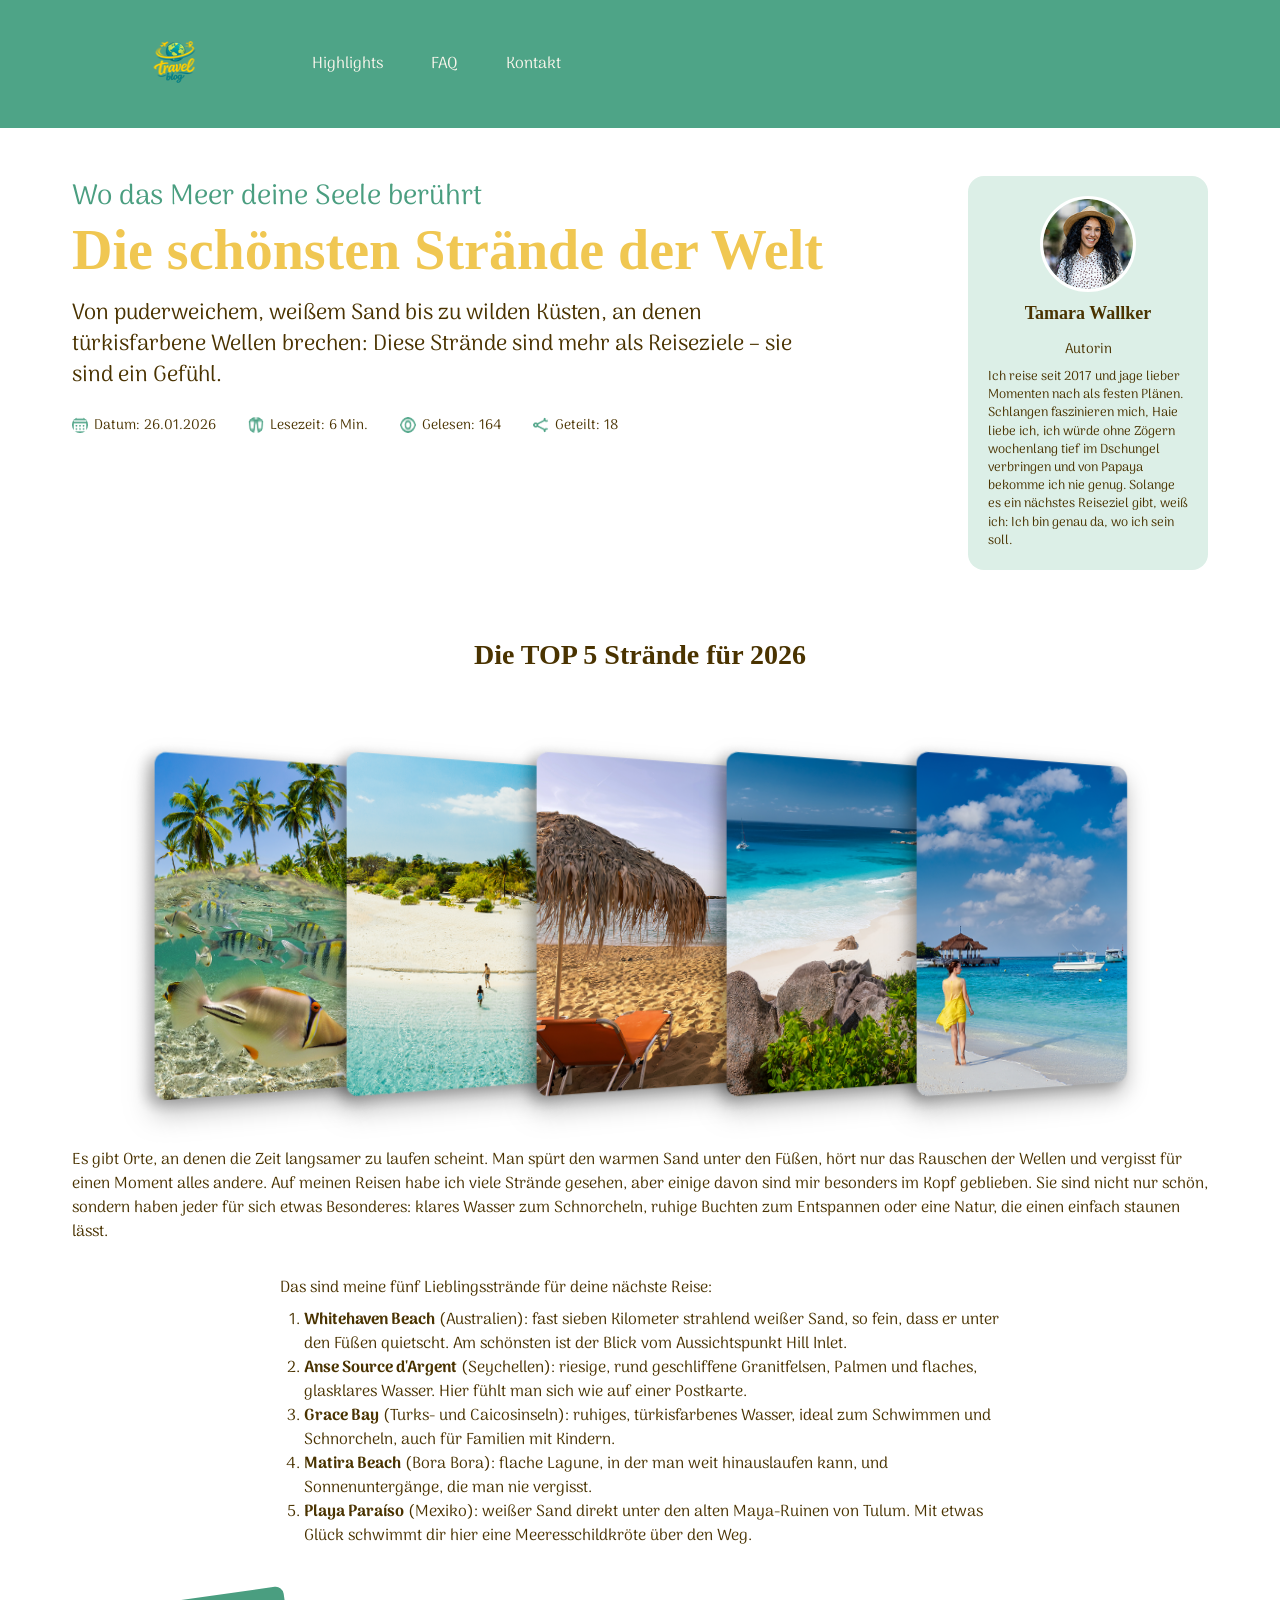
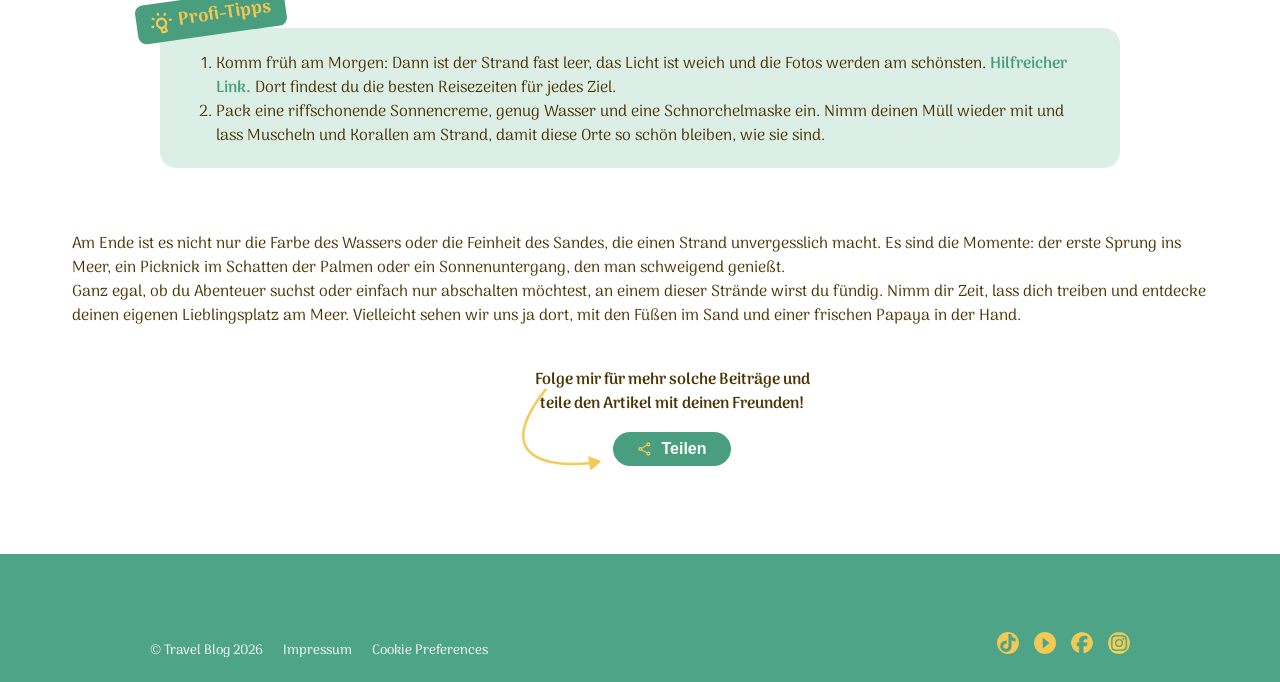
==== commit aea21076: "Artikel 1 Responsive eingefügt" ====
--- a/article1.html
+++ b/article1.html
@@ -75,13 +75,32 @@
             <section class="article-content">
                 <h2 class="article-heading">Die TOP 5 Strände für 2026</h2>
 
-                <!-- Die 5 Bilder, schräg gedreht wie im Design -->
+                <!-- Die 5 Bilder, schräg gedreht wie im Design.
+                     Auf dem Handy werden sie zum Slider wie auf der Startseite:
+                     die Radio-Buttons merken sich, welches Bild gerade zu sehen ist -->
                 <div class="carousel">
-                    <img src="./img/web/carousel02/beach01.png" alt="Meeresschildkröte schwimmt in klarem Wasser">
-                    <img src="./img/web/carousel02/beach02.png" alt="Palmen an einem weißen Sandstrand">
-                    <img src="./img/web/carousel02/beach03.png" alt="Sonnenschirm aus Stroh an einem Sandstrand">
-                    <img src="./img/web/carousel02/beach04.png" alt="Felsen an einem Strand mit türkisfarbenem Wasser">
-                    <img src="./img/web/carousel02/beach05.png" alt="Frau spaziert an einem hellen Strand">
+                    <input type="radio" name="beach" id="beach1" checked>
+                    <input type="radio" name="beach" id="beach2">
+                    <input type="radio" name="beach" id="beach3">
+                    <input type="radio" name="beach" id="beach4">
+                    <input type="radio" name="beach" id="beach5">
+
+                    <div class="carousel__track">
+                        <img src="./img/web/carousel02/beach01.png" alt="Meeresschildkröte schwimmt in klarem Wasser">
+                        <img src="./img/web/carousel02/beach02.png" alt="Palmen an einem weißen Sandstrand">
+                        <img src="./img/web/carousel02/beach03.png" alt="Sonnenschirm aus Stroh an einem Sandstrand">
+                        <img src="./img/web/carousel02/beach04.png" alt="Felsen an einem Strand mit türkisfarbenem Wasser">
+                        <img src="./img/web/carousel02/beach05.png" alt="Frau spaziert an einem hellen Strand">
+                    </div>
+
+                    <!-- Punkte zum Weiterklicken (nur auf dem Handy sichtbar) -->
+                    <div class="carousel__dots">
+                        <label for="beach1" aria-label="Bild 1"></label>
+                        <label for="beach2" aria-label="Bild 2"></label>
+                        <label for="beach3" aria-label="Bild 3"></label>
+                        <label for="beach4" aria-label="Bild 4"></label>
+                        <label for="beach5" aria-label="Bild 5"></label>
+                    </div>
                 </div>
 
                 <p>Es gibt Orte, an denen die Zeit langsamer zu laufen scheint. Man spürt den warmen Sand unter den Füßen, hört nur das Rauschen der Wellen und vergisst für einen Moment alles andere. Auf meinen Reisen habe ich viele Strände gesehen, aber einige davon sind mir besonders im Kopf geblieben. Sie sind nicht nur schön, sondern haben jeder für sich etwas Besonderes: klares Wasser zum Schnorcheln, ruhige Buchten zum Entspannen oder eine Natur, die einen einfach staunen lässt.</p>
@@ -131,24 +150,39 @@
 
     <footer class="site-footer">
         <div class="footer__left">
-            <span>© Reiseblog 2026</span>
-            <a href="#">Impressum</a>
-            <a href="#">Cookie-Einstellungen</a>
+          <span>© Travel Blog 2026</span>
+          <a href="impressum.html">Impressum</a>
+          <a href="#">Cookie Preferences</a>
         </div>
         <div class="footer__social">
-            <a href="#" aria-label="TikTok">
-                <img src="./img/web/Tiktok_icon.png" alt="" width="22" height="22">
-            </a>
-            <a href="#" aria-label="YouTube">
-                <img src="./img/web/youtube.png" alt="" width="22" height="22">
-            </a>
-            <a href="#" aria-label="Facebook">
-                <img src="./img/web/facebook.png" alt="" width="22" height="22">
-            </a>
-            <a href="#" aria-label="Instagram">
-                <img src="./img/web/Instagram.png" alt="" width="22" height="22">
-            </a>
+          <a href="https://www.tiktok.com/@dein_benutzername" aria-label="TikTok" target="_blank" rel="noopener noreferrer">
+          <img src="./img/web/Tiktok_icon.png" alt="TikTok" width="22" height="22">
+          </a>
+          <a href="https://www.youtube.com/@dein_kanal" aria-label="YouTube" target="_blank" rel="noopener noreferrer">
+          <img src="./img/web/youtube.png" alt="YouTube" width="22" height="22">
+          </a>
+          <a href="https://www.facebook.com/deine_seite/" aria-label="Facebook" target="_blank" rel="noopener noreferrer">
+          <img src="./img/web/facebook.png" alt="Facebook" width="22" height="22">
+          </a>
+          <a href="https://www.instagram.com/" aria-label="Instagram" target="_blank" rel="noopener noreferrer">
+          <img src="./img/web/Instagram.png" alt="Instagram" width="22" height="22">
+          </a>
         </div>
     </footer>
+    <!-- Mobile Navigation: Icon-Leiste unten, nur auf dem Handy sichtbar (CSS in style.css) -->
+    <nav class="mobile-bottom-nav" aria-label="Mobile Navigation">
+        <a href="index.html" aria-label="Startseite">
+            <img src="./assets/icon/Home.png" alt="Startseite">
+        </a>
+        <a href="index.html#Highlights" aria-label="Highlights">
+            <img src="./assets/icon/rocket_launch.png" alt="Highlights">
+        </a>
+        <a href="index.html#FAQ" aria-label="FAQ">
+            <img src="./assets/icon/live_help.png" alt="Fragen">
+        </a>
+        <a href="index.html#Contact" aria-label="Kontakt">
+            <img src="./assets/icon/person.png" alt="">
+        </a>
+    </nav>
 </body>
 </html>
--- a/styles/style.css
+++ b/styles/style.css
@@ -1,6 +1,6 @@
 
  header {
-    width: 1920PX;
+    width: 100%;
     min-height: 128px;
     background: #4EA487;
 }
@@ -206,11 +206,11 @@
     justify-content: flex-start;
     align-items: center;
     color: var(--faq-green);
-    font-size: 28px;
+    font-size: 48px;
 }
 
 .highlights__intro {
-    max-width: 600px;
+    max-width:1200px;
     margin: 0 auto;
 }
 
@@ -219,7 +219,7 @@
 .slider {
   position: relative;
   width: 100%;
-  max-width: 960px;
+  max-width: 1200px;
   margin: 0 auto;
   aspect-ratio: 660 / 293;
   overflow: hidden;
@@ -450,13 +450,13 @@
     gap: 8px;
     color: #4EA487;
     font-family: "Arima", sans-serif;
-    font-size: 32px;
+    font-size: 48px;
     line-height: 1.2;
 }
 
 .contact-form h2 img {
-    width: 24px;
-    height: 24px;
+    width: 48px;
+    height: 48px;
     object-fit: contain;
 }
 
@@ -948,26 +948,1373 @@
   text-align: center;
 }
 
-/* ---------- Responsive ---------- */
-@media (max-width: 700px) {
-  .site-header { padding: 10px 20px; gap: 20px; }
-  .main-nav { gap: 18px; }
-  .hero { height: 140px; }
-  .form__row { grid-template-columns: 1fr; }
-  .site-footer { flex-direction: column; gap: 12px; }
-  .footer__left { gap: 16px; flex-wrap: wrap; justify-content: center; }
-}
-
-@media (max-width: 640px) {
-  .slider {
-    aspect-ratio: 4 / 5;
-    --radius: 40px;
-  }
-
-  .slide__box {
-    right: 22px;
-    top: 20px;
-  }
-
-  .slide__title { font-size: 1.3rem; }
-}+/* Mobile Navigation am Desktop ausblenden */
+nav.mobile-bottom-nav {
+    display: none;
+}
+
+/* ==========================================
+   MOBILE - HEADER, KONTAKT UND FOOTER
+   Nach Figma
+========================================== */
+
+
+@media screen and (max-width: 700px) {
+
+    /* HEADER */
+
+    body > header {
+        width: 100%;
+        height: 80px;
+        min-height: 80px;
+        background-color: #4EA487;
+    }
+
+    body > header .navbar {
+        width: 100%;
+        max-width: 100%;
+        height: 80px;
+        min-height: 80px;
+
+        display: flex;
+        align-items: center;
+        justify-content: center;
+
+        padding: 8px 16px;
+        gap: 0;
+    }
+
+    body > header .logo-img {
+        display: block;
+        width: 48px;
+        height: 48px;
+        margin: 0;
+        object-fit: contain;
+    }
+
+    body > header .navbar ul {
+        display: none;
+    }
+
+    /* KONTAKTFORMULAR */
+
+    .contact {
+        width: 100%;
+        min-height: 0;
+        margin: 0 auto;
+        padding: 35px 18px 45px;
+    }
+
+    .contact-form {
+        width: 100%;
+        max-width: 100%;
+        display: flex;
+        flex-direction: column;
+        align-items: center;
+    }
+
+    .contact-form h2 {
+        display: flex;
+        align-items: center;
+        justify-content: center;
+        gap: 8px;
+
+        width: 100%;
+        min-height: 0;
+        margin: 0 0 25px;
+
+        color: #4EA487;
+        font-family: "Arima", serif;
+        font-size: clamp(22px, 6vw, 30px);
+        line-height: 1.2;
+        text-align: center;
+    }
+
+    .contact-form h2 img {
+        width: 28px;
+        height: 28px;
+        flex-shrink: 0;
+        object-fit: contain;
+    }
+
+    .contact-form h2 span,
+    .contact-form h2 p {
+        margin: 0;
+    }
+
+    /* Einleitung wie im Figma ausblenden */
+
+    .contact-intro {
+        display: none;
+    }
+
+    /* Felder untereinander */
+
+    .contact-fields {
+        display: grid;
+        grid-template-columns: minmax(0, 1fr);
+        gap: 20px;
+
+        width: 100%;
+        margin: 0;
+    }
+
+    .contact-fields label {
+        display: flex;
+        flex-direction: column;
+        gap: 6px;
+        min-width: 0;
+
+        font-size: 13px;
+    }
+
+    .contact-fields input {
+        width: 100%;
+        height: 38px;
+        min-height: 38px;
+    }
+
+    .contact-fields textarea {
+        width: 100%;
+        min-height: 90px;
+    }
+
+    .message-field {
+        grid-column: 1;
+    }
+
+    /* Datenschutz */
+
+    .privacy-consent {
+        display: flex;
+        align-items: flex-start;
+        gap: 7px;
+
+        width: 100%;
+        margin: 20px 0;
+
+        font-size: 10px;
+        line-height: 1.5;
+    }
+
+    .privacy-consent input {
+        flex-shrink: 0;
+    }
+
+    /* Senden-Button */
+
+    .contact-form button {
+        width: 110px;
+        min-height: 36px;
+        margin: 0 auto;
+
+        border-radius: 30px;
+        font-size: 14px;
+    }
+
+    /* FOOTER */
+
+    .site-footer {
+        width: 100%;
+        min-height: 0;
+
+        display: flex;
+        flex-direction: column;
+        align-items: flex-start;
+        justify-content: center;
+
+        gap: 12px;
+
+        padding: 20px 18px;
+        background-color: #4EA487;
+
+        color: #ffffff;
+        font-size: 11px;
+        text-align: left;
+    }
+
+    .footer__left {
+        display: flex;
+        flex-wrap: wrap;
+        align-items: center;
+        justify-content: flex-start;
+
+        gap: 8px 16px;
+        width: 100%;
+    }
+
+    .footer__left a {
+        color: #ffffff;
+        text-decoration: none;
+    }
+
+    .footer__social {
+        display: flex;
+        justify-content: flex-start;
+        align-items: center;
+        gap: 12px;
+    }
+
+    .footer__social img {
+        display: block;
+        width: 18px;
+        height: 18px;
+        object-fit: contain;
+    }
+
+    /* FIXIERTE MOBILE NAVIGATION */
+
+    nav.mobile-bottom-nav {
+        position: fixed;
+        bottom: 0;
+        left: 0;
+        right: 0;
+
+        display: flex;
+        align-items: center;
+        justify-content: space-around;
+
+        width: 100%;
+        min-height: 54px;
+        padding: 6px 12px;
+
+        background-color: #F1C953;
+        z-index: 1000;
+    }
+
+    nav.mobile-bottom-nav a {
+        display: flex;
+        justify-content: center;
+        align-items: center;
+
+        width: 44px;
+        height: 44px;
+
+        color: #4EA487;
+        font-size: 24px;
+        text-decoration: none;
+    }
+}
+
+
+/* ==========================================
+   TABLET: 701px - 1024px
+========================================== */
+
+@media screen and (min-width: 701px) and (max-width: 1024px) {
+
+    /* HEADER */
+
+    body > header {
+        min-height: 95px;
+    }
+
+    .navbar {
+        width: 100%;
+        max-width: 100%;
+        min-height: 95px;
+        padding: 10px 5%;
+        gap: 25px;
+    }
+
+    .logo-img {
+        width: 65px;
+        height: 65px;
+        flex-shrink: 0;
+    }
+
+    .navbar ul {
+        gap: 25px;
+    }
+
+    /* HERO */
+
+    .hero {
+        height: 450px;
+    }
+
+    .hero-yellow {
+        width: 48%;
+        height: 100%;
+        animation: none;
+    }
+
+    .yellow-fill {
+        height: 100%;
+    }
+
+    .hero-shape {
+        width: 250px;
+        height: 100%;
+        clip-path: none;
+        border-radius: 0 55% 55% 0;
+    }
+
+    .hero-text {
+        top: 95px;
+        left: 5%;
+        width: 35%;
+        animation: none;
+    }
+
+    .hero-text h1 {
+        font-size: clamp(35px, 5vw, 50px);
+    }
+
+    .hero-text p {
+        font-size: clamp(17px, 2.2vw, 23px);
+        line-height: 1.4;
+    }
+
+    .badge {
+        top: 60%;
+        left: 42%;
+        width: 115px;
+        height: 115px;
+        animation: none;
+    }
+
+    /* HIGHLIGHTS */
+
+    .highlights {
+        width: 100%;
+        padding: 45px 30px;
+    }
+
+    .highlights__header {
+        width: 100%;
+        min-height: 0;
+    }
+
+    .highlights__title {
+        font-size: 40px;
+    }
+
+    .highlights__intro {
+        font-size: 16px;
+        line-height: 1.6;
+    }
+
+    /* SLIDER
+       Die Slider-Umschaltung bleibt erhalten */
+
+    .slider {
+        width: 100%;
+        aspect-ratio: 16 / 9;
+    }
+
+    .slide__box {
+        top: 10%;
+        left: 8%;
+        right: 18%;
+        padding: 18px;
+    }
+
+    .slide__title {
+        font-size: clamp(20px, 3vw, 30px);
+    }
+
+    .slide__text,
+    .slide__box p,
+    .slide__box a {
+        font-size: clamp(16px, 2vw, 22px);
+        line-height: 1.5;
+    }
+
+    /* FAQ */
+
+    .faq {
+        padding: 45px 35px;
+    }
+
+    .faq-title {
+        font-size: 48px;
+    }
+
+    .faq-item {
+        margin-bottom: 25px;
+    }
+
+    .faq-item summary {
+        font-size: 22px;
+    }
+
+    .faq-item p {
+        font-size: 16px;
+    }
+
+    /* KONTAKT */
+
+    .contact {
+        width: 90%;
+    }
+
+    .contact-form h2 {
+        font-size: 40px;
+    }
+
+    /* FOOTER */
+
+    .site-footer {
+        padding: 25px 40px;
+    }
+}
+
+/* ==========================================
+   MOBILE HERO - CAPPADOCIA
+   Figma-Animation
+========================================== */
+
+@media screen and (max-width: 700px) {
+
+    .hero {
+        position: relative;
+        width: 100%;
+        height: 540px;
+        min-height: 540px;
+        overflow: hidden;
+
+        background:
+            url('../img/web/header_photo.png')
+            center center / cover no-repeat;
+    }
+
+    /* Gelbe Fläche mit geschwungener Kante */
+
+    .hero-yellow {
+        position: absolute;
+        top: 0;
+        left: 0;
+
+        display: flex;
+        width: 100%;
+        height: 100%;
+
+        z-index: 2;
+
+        animation:
+            mobileGelbZurueck 4s ease-in-out 2s both;
+    }
+
+    .yellow-fill {
+        flex: 1;
+        height: 100%;
+        background: #F0C550;
+    }
+
+    .hero-shape {
+        display: block;
+
+        width: 45%;
+        height: 100%;
+
+        flex-shrink: 0;
+        margin-left: -2px;
+
+        background: #F0C550;
+
+        clip-path: ellipse(
+            85% 65% at 0% 50%
+        );
+    }
+
+    @keyframes mobileGelbZurueck {
+
+        0%, 35% {
+            width: 150%;
+        }
+
+        100% {
+            width: 48%;
+        }
+    }
+
+    /* Cappadocia-Text */
+
+    .hero-text {
+        position: absolute;
+
+        top: 50%;
+        left: 8%;
+
+        width: 84%;
+        max-width: none;
+
+        transform: translateY(-50%);
+
+        z-index: 3;
+
+        animation:
+            mobileTextZurueck 4s ease-in-out 2s both;
+    }
+
+    @keyframes mobileTextZurueck {
+
+        0%, 35% {
+            opacity: 1;
+            translate: 0 0;
+        }
+
+        100% {
+            opacity: 0;
+            translate: -120% 0;
+        }
+    }
+
+    .hero-text h1 {
+        font-family: "Arima", serif;
+        font-size: clamp(32px, 8vw, 42px);
+        line-height: 1.2;
+
+        margin: 0 0 20px;
+    }
+
+    .hero-text p {
+        font-size: 17px;
+        line-height: 1.5;
+        margin: 0;
+    }
+    .hero-text h1,
+    .hero-text p {
+    animation: none;
+}
+
+    /* Sticker */
+
+    .badge {
+        position: absolute;
+
+        top: 28%;
+        left: 15%;
+
+        width: 115px;
+        height: 115px;
+
+        z-index: 4;
+
+        animation:
+            mobileSticker 0.8s ease-out 6s both;
+    }
+
+    @keyframes mobileSticker {
+
+        from {
+            opacity: 0;
+            transform: translateY(150px);
+        }
+
+        to {
+            opacity: 1;
+            transform: translateY(0);
+        }
+    }
+
+    .badge-text {
+        width: 90%;
+    }
+
+    .badge-flag {
+        width: 30%;
+    }
+}
+
+
+
+/* ==========================================
+   KLEINE SMARTPHONES: BIS 380px
+========================================== */
+
+@media screen and (max-width: 380px) {
+
+    .navbar {
+        padding: 8px 12px;
+    }
+
+    .logo-img {
+        width: 38px;
+        height: 38px;
+    }
+
+    .hero {
+        height: 520px;
+        min-height: 520px;
+    }
+
+    .hero-text {
+        padding: 0 18px;
+    }
+
+    .hero-text h1 {
+        font-size: 30px;
+    }
+
+    .hero-text p {
+        font-size: 15px;
+    }
+
+    .slider {
+        height: 390px;
+    }
+
+    .slide__title {
+        font-size: 17px;
+    }
+
+    .slide__box p,
+    .slide__box a {
+        font-size: 13px;
+    }
+
+    .faq-item summary {
+        font-size: 14px;
+    }
+
+    .contact-form h2 {
+        font-size: 22px;
+    }
+}
+
+
+/* ==========================================
+   BARRIEREFREIHEIT
+========================================== */
+
+@media (prefers-reduced-motion: reduce) and (max-width: 700px) {
+
+    .hero-yellow {
+        animation: none !important;
+        width: 48%;
+        transform: none;
+    }
+
+    .hero-text {
+        animation: none !important;
+        opacity: 0;
+        visibility: hidden;
+    }
+
+    .badge {
+        animation: none !important;
+        opacity: 1;
+        transform: none;
+    }
+}
+
+
+/* ==========================================
+   MOBILE HIGHLIGHTS - FIGMA
+   BIS 700px
+========================================== */
+
+@media screen and (max-width: 700px) {
+
+    /* HIGHLIGHTS-BEREICH */
+
+    .highlights {
+        width: 100%;
+        max-width: 100%;
+        margin: 0 auto;
+        padding: 35px 18px 45px;
+        background: #ffffff;
+        text-align: center;
+    }
+
+    .highlights__header {
+        width: 100%;
+        min-height: 0;
+        margin: 0 0 18px;
+        padding: 0;
+        background: transparent;
+    }
+
+    .highlights__title {
+        display: flex;
+        align-items: center;
+        justify-content: center;
+        gap: 6px;
+
+        margin: 0;
+        color: #4EA487;
+        font-size: clamp(24px, 7vw, 32px);
+        line-height: 1.2;
+    }
+
+    .highlights__title p {
+        margin: 0;
+    }
+
+    .highlights__title img {
+        display: block;
+        width: 25px;
+        height: 25px;
+        object-fit: contain;
+    }
+
+    .highlights__icon {
+        display: none;
+    }
+
+    .highlights__intro {
+        display: none;
+    }
+
+    /* SLIDER-GRÖSSE */
+
+    .slider {
+        position: relative;
+        width: 100%;
+        max-width: 340px;
+        height: 450px;
+        aspect-ratio: auto;
+
+        margin: 0 auto;
+        overflow: hidden;
+
+        border-radius: 0 48px 0 0;
+    }
+    
+
+
+    /* Bestehende Radio-Buttons und
+       Slider-Umschaltung bleiben erhalten */
+
+   .slider__track {
+    display: flex;
+    width: 100%;
+    height: 100%;
+}
+
+.slide {
+    position: relative;
+    flex: 0 0 100%;
+    width: 100%;
+    height: 100%;
+    min-width: 0;
+    overflow: hidden;
+}
+
+
+    .slide__img {
+        display: block;
+        width: 100%;
+        height: 100%;
+        object-fit: cover;
+        object-position: center;
+    }
+
+    /* TRANSPARENTE TEXTBOX */
+
+    .slide__box {
+        position: absolute;
+        top: 35px;
+        left: 9%;
+        right: 9%;
+
+        width: auto;
+        max-height: 72%;
+        padding: 12px 10px;
+
+        overflow-y: auto;
+        color: #ffffff;
+        background: rgba(255,255,255,0.24);
+        border: 1px solid rgba(255,255,255,0.45);
+        backdrop-filter: blur(2px);
+
+        text-align: left;
+    }
+
+    .slide__title {
+        margin: 0 0 8px;
+        font-size: clamp(16px, 4.5vw, 20px);
+        line-height: 1.2;
+    }
+
+    .slide__text,
+    .slide__box p,
+    .slide__box a {
+        margin: 0;
+        font-size: clamp(12px, 3.4vw, 15px);
+        line-height: 1.4;
+    }
+
+    /* NAVIGATIONSPUNKTE */
+
+    .slider__dots {
+        position: absolute;
+        bottom: 14px;
+        left: 50%;
+        transform: translateX(-50%);
+
+        display: flex;
+        align-items: center;
+        gap: 9px;
+        z-index: 10;
+    }
+
+    .slider__dots label {
+        width: 13px;
+        height: 13px;
+        border-radius: 50%;
+        background: #ffffff;
+        cursor: pointer;
+    }
+
+    #slide1:checked ~ .slider__dots label:nth-child(1),
+    #slide2:checked ~ .slider__dots label:nth-child(2),
+    #slide3:checked ~ .slider__dots label:nth-child(3),
+    #slide4:checked ~ .slider__dots label:nth-child(4) {
+        width: 20px;
+        border-radius: 12px;
+        background: #F1C953;
+    }
+    
+#slide1:checked ~ .slider__track {
+    transform: translateX(0);
+}
+
+#slide2:checked ~ .slider__track {
+    transform: translateX(-100%);
+}
+
+#slide3:checked ~ .slider__track {
+    transform: translateX(-200%);
+}
+
+#slide4:checked ~ .slider__track {
+    transform: translateX(-300%);
+}
+
+}
+
+/* ==========================================
+   KLEINE SMARTPHONES BIS 380px
+========================================== */
+
+@media screen and (max-width: 380px) {
+
+    .highlights {
+        padding-left: 12px;
+        padding-right: 12px;
+    }
+
+    .slider {
+        height: 400px;
+    }
+
+    .slide__box {
+        top: 25px;
+        padding: 10px;
+    }
+
+    .slide__title {
+        font-size: 16px;
+    }
+
+    .slide__box p,
+    .slide__box a {
+        font-size: 12px;
+    }
+}
+
+/* ==========================================
+   MOBILE FAQ - FIGMA
+   BIS 700px
+========================================== */
+
+@media screen and (max-width: 700px) {
+
+    /* FAQ-GESAMTBEREICH */
+
+    .faq {
+        width: 100%;
+        max-width: 100%;
+        margin: 0 auto;
+        padding: 35px 18px 45px;
+        background: #ffffff;
+    }
+
+    /* ÜBERSCHRIFT */
+
+    .faq-title {
+        display: flex;
+        align-items: center;
+        justify-content: center;
+        gap: 8px;
+
+        margin: 0 0 30px;
+        color: #4EA487;
+
+        font-family: "Arima", serif;
+        font-size: 32px;
+        line-height: 1.2;
+        text-align: center;
+    }
+
+    .faq-icon {
+        display: block;
+        width: 28px;
+        height: 28px;
+        object-fit: contain;
+    }
+
+    /* GELBE FRAGEKÄSTEN */
+
+    .faq-item {
+        width: 100%;
+        margin: 0 0 14px;
+        border-radius: 10px;
+        background-color: #F1C953;
+        color: #54370D;
+        overflow: hidden;
+    }
+
+    /* FRAGEN */
+
+    .faq-item summary {
+        display: flex;
+        align-items: center;
+        justify-content: space-between;
+        gap: 12px;
+
+        padding: 14px 12px;
+
+        font-size: 14px;
+        font-weight: 500;
+        line-height: 1.4;
+        text-align: left;
+
+        cursor: pointer;
+        list-style: none;
+    }
+
+    .faq-item summary::-webkit-details-marker {
+        display: none;
+    }
+
+    /* PFEIL RECHTS */
+
+    .faq-item summary::after {
+        content: "";
+        display: block;
+        flex-shrink: 0;
+
+        width: 9px;
+        height: 9px;
+
+        border-right: 2px solid #54370D;
+        border-bottom: 2px solid #54370D;
+
+        transform: translateY(-3px) rotate(45deg);
+        transition: transform 0.3s ease;
+    }
+
+    /* PFEIL BEI GEÖFFNETER FRAGE */
+
+    .faq-item[open] summary::after {
+        transform: translateY(3px) rotate(-135deg);
+    }
+
+    /* ANTWORT */
+
+    .faq-item p {
+        margin: 0 10px 10px;
+        padding: 12px;
+
+        background: #ffffff;
+        border-radius: 6px;
+
+        color: #54370D;
+        font-size: 13px;
+        line-height: 1.5;
+        text-align: left;
+    }
+
+    /* LETZTER FRAGEKASTEN */
+
+    .faq-item:last-child {
+        margin-bottom: 0;
+    }
+}
+
+/* ==========================================
+   MOBILE KONTAKTFORMULAR - FIGMA
+   BIS 700px
+========================================== */
+
+@media screen and (max-width: 700px) {
+
+    /* GESAMTBEREICH */
+
+    .contact {
+        width: 100%;
+        max-width: 100%;
+        min-height: 0;
+        margin: 0 auto;
+        padding: 35px 18px 55px;
+        background: #ffffff;
+    }
+
+    .contact-form {
+        display: flex;
+        flex-direction: column;
+        align-items: center;
+        width: 100%;
+        margin: 0 auto;
+    }
+
+    /* ÜBERSCHRIFT */
+
+    .contact-form h2 {
+        display: flex;
+        align-items: center;
+        justify-content: center;
+        gap: 8px;
+
+        width: 100%;
+        min-height: 0;
+        margin: 0 0 28px;
+
+        color: #4EA487;
+        font-family: "Arima", serif;
+        font-size: clamp(23px, 6vw, 30px);
+        line-height: 1.2;
+        text-align: center;
+    }
+
+    .contact-form h2 img {
+        width: 26px;
+        height: 26px;
+        flex-shrink: 0;
+        object-fit: contain;
+    }
+
+    .contact-form h2 p {
+        margin: 0;
+    }
+
+    /* EINLEITUNG MOBILE AUSBLENDEN */
+
+    .contact-intro {
+        display: none;
+    }
+
+    /* FORMULARFELDER */
+
+    .contact-fields {
+        display: grid;
+        grid-template-columns: minmax(0, 1fr);
+        gap: 18px;
+
+        width: 100%;
+        margin: 0;
+    }
+
+    .contact-fields label {
+        display: flex;
+        flex-direction: column;
+        gap: 6px;
+        min-width: 0;
+
+        color: #54370D;
+        font-family: "Palanquin", sans-serif;
+        font-size: 13px;
+        font-weight: 500;
+    }
+
+    .contact-fields input,
+    .contact-fields textarea {
+        display: block;
+        width: 100%;
+
+        padding: 6px 0;
+        border: none;
+        border-bottom: 1px solid #B9A88F;
+        border-radius: 0;
+
+        background: transparent;
+        color: #54370D;
+        font: inherit;
+        outline: none;
+    }
+
+    .contact-fields input {
+        height: 38px;
+        min-height: 38px;
+    }
+
+    .contact-fields textarea {
+        height: 70px;
+        min-height: 70px;
+        resize: vertical;
+    }
+
+    .contact-fields input:focus,
+    .contact-fields textarea:focus {
+        border-bottom: 2px solid #4EA487;
+    }
+
+    .message-field {
+        grid-column: 1;
+    }
+
+    /* DATENSCHUTZ */
+
+    .privacy-consent {
+        display: flex;
+        align-items: flex-start;
+        gap: 6px;
+
+        width: 100%;
+        margin: 18px 0 20px;
+
+        color: #54370D;
+        font-family: "Palanquin", sans-serif;
+        font-size: 10px;
+        line-height: 1.4;
+    }
+
+    .privacy-consent input[type="checkbox"] {
+        flex-shrink: 0;
+        width: 13px;
+        height: 13px;
+        margin: 2px 0 0;
+    }
+
+    .privacy-consent a {
+        color: #4EA487;
+    }
+
+    /* SENDEN-BUTTON */
+
+    .contact-form button {
+        display: block;
+        width: 110px;
+        min-height: 36px;
+        margin: 0 auto;
+
+        padding: 5px 16px;
+        border: 1px solid #B9A88F;
+        border-radius: 30px;
+
+        background: #ffffff;
+        color: #737373;
+
+        font-family: "Arima", serif;
+        font-size: 14px;
+        font-weight: 700;
+        cursor: pointer;
+    }
+
+    .contact-form button:hover {
+        background: #4EA487;
+        color: #ffffff;
+    }
+
+    .contact-form button:not(:disabled) {
+    border-color: #B9A88F;
+    color: #737373;
+}
+
+.contact-form button:not(:disabled):hover {
+    background: #4EA487;
+    color: #ffffff;
+}
+}
+
+    body nav.mobile-bottom-nav img {
+        display: block;
+        width: 24px;
+        height: 24px;
+        object-fit: contain;
+    }
+
+
+/* ==========================================
+   MOBILE FOOTER - FIGMA
+   BIS 700px
+========================================== */
+
+@media screen and (max-width: 700px) {
+
+    /* GRÜNER FOOTER */
+
+    .site-footer {
+        box-sizing: border-box;
+        width: 100%;
+        min-height: 95px;
+
+        display: flex;
+        flex-direction: row;
+        justify-content: space-between;
+        align-items: flex-end;
+        flex-wrap: nowrap;
+
+        gap: 10px;
+        margin: 0;
+        padding: 15px 12px;
+
+        background: #4EA487;
+        color: #ffffff;
+        font-size: 10px;
+        text-align: left;
+    }
+
+    /* LINKS */
+
+    .footer__left {
+        display: flex;
+        flex-direction: column;
+        align-items: flex-start;
+        justify-content: center;
+
+        gap: 3px;
+        min-width: 0;
+    }
+
+    .footer__left a,
+    .footer__left span {
+        color: #ffffff;
+        font-size: 10px;
+        line-height: 1.3;
+        text-decoration: none;
+    }
+
+    /* SOCIAL MEDIA */
+
+    .footer__social {
+        display: flex;
+        flex-direction: row;
+        justify-content: flex-end;
+        align-items: center;
+
+        flex-shrink: 0;
+        gap: 8px;
+    }
+
+    .footer__social a {
+        display: flex;
+        align-items: center;
+        justify-content: center;
+    }
+
+    .footer__social img {
+        display: block;
+        width: 18px;
+        height: 18px;
+        object-fit: contain;
+    }
+
+    /* GELBE MOBILE NAVIGATION */
+
+    nav.mobile-bottom-nav {
+        position: fixed;
+        bottom: 0;
+        left: 0;
+        right: 0;
+
+        display: flex;
+        align-items: center;
+        justify-content: space-around;
+
+        box-sizing: border-box;
+        width: 100%;
+        height: 54px;
+        min-height: 54px;
+
+        margin: 0;
+        padding: 5px 12px;
+
+        background: #F1C953;
+        z-index: 1000;
+    }
+
+    nav.mobile-bottom-nav a {
+        display: flex;
+        align-items: center;
+        justify-content: center;
+
+        width: 44px;
+        height: 44px;
+
+        color: #4EA487;
+        font-family: "Segoe UI Symbol", sans-serif;
+        font-size: 25px;
+        line-height: 1;
+        text-decoration: none;
+    }
+
+    nav.mobile-bottom-nav a:hover {
+        color: #327B65;
+    }
+
+    /* PLATZ FÜR DIE FIXIERTE NAVIGATION */
+
+    body {
+        padding-bottom: 54px;
+    }
+
+    .footer__left span {
+    order: 3;
+}
+
+.footer__left a:first-of-type {
+    order: 1;
+}
+
+.footer__left a:last-of-type {
+    order: 2;
+}
+.site-footer {
+    min-height: 75px;
+    padding: 12px 10px;
+    align-items: flex-end;
+}
+
+.footer__left {
+    gap: 2px;
+}
+
+.footer__social {
+    gap: 8px;
+}
+
+.footer__social img {
+    width: 18px;
+    height: 18px;
+}
+}
+
+
+
+/* MOBILE NAVIGATION - KORREKTUR */
+
+@media screen and (max-width: 700px) {
+
+    body nav.mobile-bottom-nav {
+        position: fixed;
+        display: flex;
+        justify-content: space-around;
+        align-items: center;
+
+        bottom: 0;
+        left: 0;
+        right: 0;
+
+        width: 100%;
+        height: 54px;
+        margin: 0;
+        padding: 5px 12px;
+
+        background-color: #F1C953;
+        z-index: 9999;
+        box-sizing: border-box;
+    }
+
+    body nav.mobile-bottom-nav a {
+        display: flex;
+        align-items: center;
+        justify-content: center;
+        width: 44px;
+        height: 44px;
+    }
+  }
--- a/styles/style.article1.css
+++ b/styles/style.article1.css
@@ -1,10 +1,3 @@
-
-
-
-
-
-
-
 /* Der ganze Artikel: zentriert, so breit wie im Design (1200px) */
 .article {
     max-width: 1200px;
@@ -145,6 +138,18 @@
     transform: perspective(800px) rotateY(0deg);
     margin-left: 40px;
     margin-right: 100px;
+}
+
+/* Radio-Buttons und Punkte braucht man nur auf dem Handy (Slider) */
+.carousel input,
+.carousel__dots {
+    display: none;
+}
+
+/* Die Reihe mit den 5 Bildern */
+.carousel__track {
+    display: flex;
+    justify-content: center;
 }
 
  
@@ -251,4 +256,161 @@
  
 .share-button:hover {
     background-color: var(--faq-text);
-}+}
+
+/* =========================================================
+   Responsive: Tablet und Handy
+   (Desktop über 1024px bleibt genau wie oben)
+   ========================================================= */
+
+/* ---------- Tablet: bis 1024px ---------- */
+@media (max-width: 1024px) {
+
+    /* Karussell: die 5 Bilder teilen sich die Breite, statt rechts rauszuragen */
+    .carousel img {
+        flex: 1 1 0;                /* alle Bilder gleich breit */
+        min-width: 0;               /* dürfen schmaler als 250px werden */
+        width: auto;
+        height: auto;
+        aspect-ratio: 250 / 360;    /* gleiche Form wie auf dem Desktop */
+    }
+
+    .carousel__track {
+        width: 100%;                /* Reihe so breit wie der Artikel */
+    }
+
+    /* Fuß des Artikels: mittig statt 200px nach rechts geschoben */
+    .article-footer {
+        margin: 40px auto;
+    }
+}
+
+/* ---------- Handy: bis 700px ---------- */
+@media (max-width: 700px) {
+
+    /* Header bleibt beim Scrollen oben stehen (wie die Icon-Leiste unten) */
+    body > header {
+        position: sticky;           /* klebt oben, sobald man scrollt */
+        top: 0;
+        z-index: 100;               /* liegt über dem Text und den Bildern */
+    }
+
+    .article {
+        width: 100%;
+        padding: 32px 16px;
+    }
+
+    /* Kopf: Text und Autorin untereinander */
+    .article-header {
+        flex-direction: column;
+        gap: 32px;
+        margin-bottom: 40px;
+    }
+
+    .article-kicker { font-size: 20px; }
+    .article-title  { font-size: 40px; }
+    .article-lead   { font-size: 18px; }
+
+    .article-meta {
+        gap: 12px 20px;
+    }
+
+    /* Autorinnen-Karte: mittig, darf so breit werden wie der Bildschirm */
+    .author {
+        width: 100%;
+        max-width: 340px;
+        align-self: center;
+    }
+
+    .article-heading {
+        font-size: 24px;
+        margin-bottom: 16px;
+    }
+
+    /* ---------- Karussell als Slider (wie auf der Startseite) ---------- */
+
+    /* Das "Fenster": zeigt immer nur ein Bild, der Rest ist versteckt */
+    .carousel {
+        position: relative;
+        display: block;
+        padding: 0;
+        margin-bottom: 32px;
+        overflow: hidden;
+    }
+
+    /* Alle 5 Bilder in einer langen Reihe (5 x 100% = 500%) */
+    .carousel__track {
+        width: 500%;
+        justify-content: flex-start;
+        transition: transform 0.6s ease;    /* weiches Gleiten */
+    }
+
+    /* Jedes Bild ist genau ein Fünftel der Reihe = so breit wie das Fenster */
+    .carousel img,
+    .carousel img:first-child,
+    .carousel img:hover {
+        flex: 0 0 20%;
+        width: 20%;
+        height: auto;
+        aspect-ratio: auto;               /* Bilder in ihrer echten Form */
+        margin: 0;
+        transform: none;                    /* auf dem Handy nicht schräg */
+        filter: none;
+    }
+
+    /* Je nach gewähltem Punkt die Reihe nach links schieben */
+    #beach1:checked ~ .carousel__track { transform: translateX(0); }
+    #beach2:checked ~ .carousel__track { transform: translateX(-20%); }
+    #beach3:checked ~ .carousel__track { transform: translateX(-40%); }
+    #beach4:checked ~ .carousel__track { transform: translateX(-60%); }
+    #beach5:checked ~ .carousel__track { transform: translateX(-80%); }
+
+    /* Punkte unten in der Mitte */
+    .carousel__dots {
+        display: flex;
+        justify-content: center;
+        gap: 10px;
+        margin: 12px;        
+    }
+
+    .carousel__dots label {
+        width: 14px;
+        height: 14px;
+        border-radius: 50%;
+        background: var(--faq-white);
+        box-shadow: 0 1px 3px rgba(0, 0, 0, 0.3);
+        cursor: pointer;
+        transition: width 0.3s ease, background 0.3s ease;
+    }
+
+    /* Der aktive Punkt: breiter und gelb */
+    #beach1:checked ~ .carousel__dots label:nth-child(1),
+    #beach2:checked ~ .carousel__dots label:nth-child(2),
+    #beach3:checked ~ .carousel__dots label:nth-child(3),
+    #beach4:checked ~ .carousel__dots label:nth-child(4),
+    #beach5:checked ~ .carousel__dots label:nth-child(5) {
+        width: 24px;
+        border-radius: 10px;
+        background: var(--faq-yellow);
+    }
+
+    /* Schild nicht so weit nach links, sonst wird es abgeschnitten */
+    .tips {
+        margin: 64px 0 48px;
+        padding: 24px 16px 16px;
+    }
+
+    .tips-badge {
+        left: -4px;
+        font-size: 16px;
+    }
+
+    /* Fuß: Pfeil ausblenden, er überdeckt sonst den Text */
+    .article-footer {
+        margin: 32px 0;
+    }
+
+    .share-arrow {
+        display: none;
+    }
+}
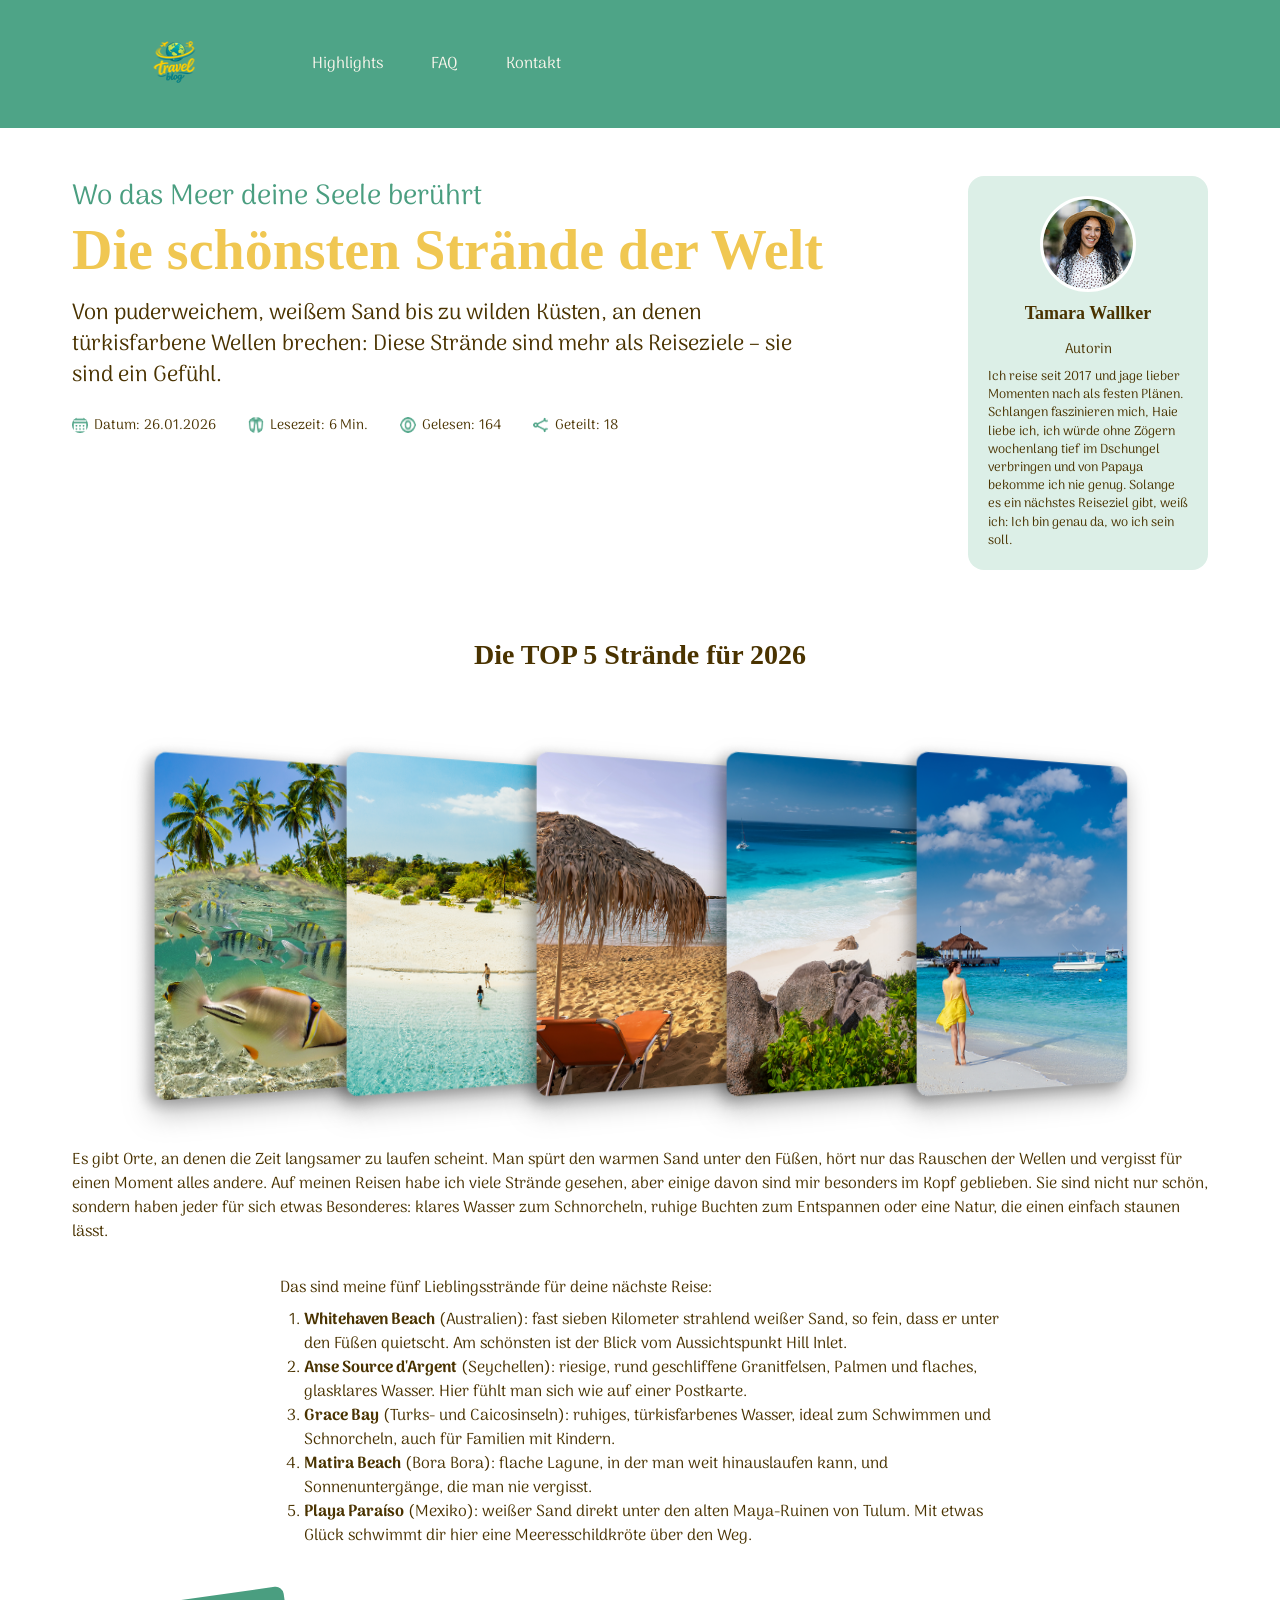
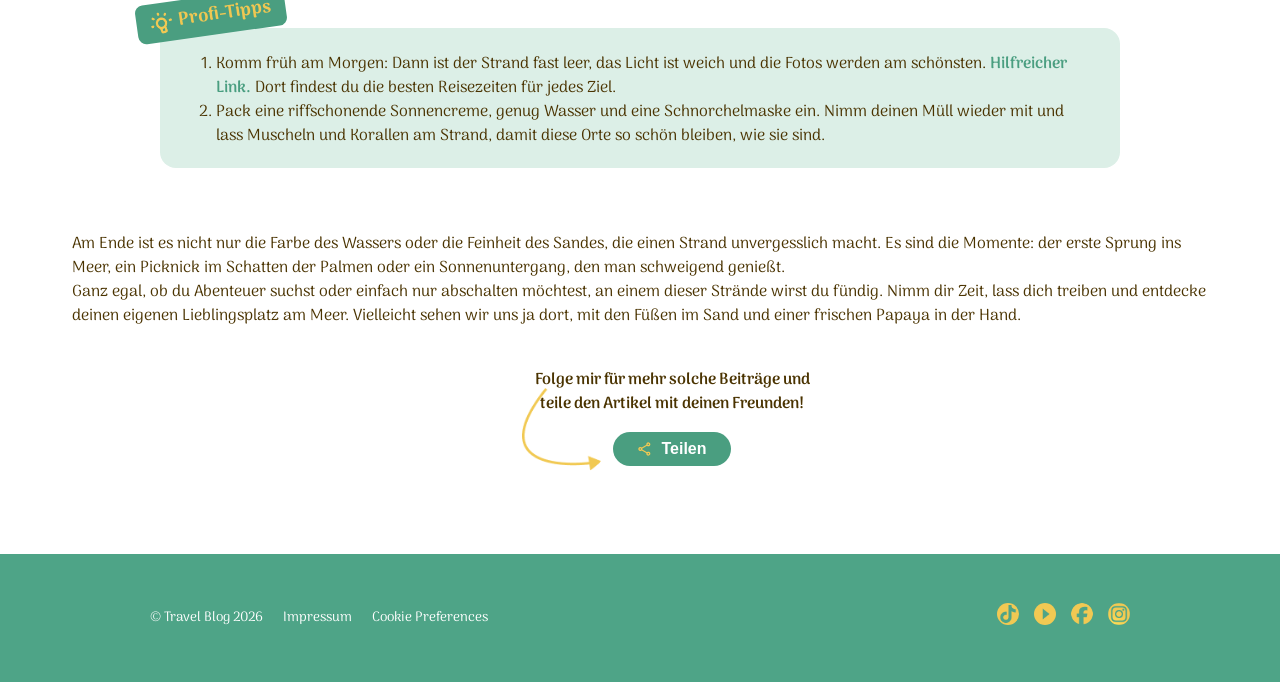
==== commit dd21b216: "faveicon in Html eingefügt" ====
--- a/article1.html
+++ b/article1.html
@@ -3,6 +3,7 @@
 <head>
     <meta charset="UTF-8">
     <meta name="viewport" content="width=device-width, initial-scale=1.0">
+     <link rel="icon" type="image/x-icon" href="assets/icon/favicon-16x16.png">
     <title>Die schönsten Strände der Welt | Reiseblog</title>
 
     <link rel="stylesheet" href="./styles/variables.css">
--- a/styles/style.css
+++ b/styles/style.css
@@ -1,5 +1,4 @@
-
- header {
+header {
     width: 100%;
     min-height: 128px;
     background: #4EA487;
@@ -8,7 +7,7 @@
 .navbar {
     max-width: 561px;
     min-height: 128px;
-    display:flex;
+    display: flex;
     padding-left: 140px;
     gap: 102px;
     display: flex;
@@ -25,7 +24,7 @@
 .navbar ul {
     display: flex;
     align-items: center;
-    gap: 48px; 
+    gap: 48px;
     margin: 0;
     padding: 0;
     list-style: none;
@@ -66,120 +65,171 @@
 
 /* Hero */
 .hero {
-  position: relative;
-  width: 100%;
-  height: 515px;
-  background: url('../img/web/header_photo.png') no-repeat right center / cover;
-  overflow-x: clip;     /* rechts abschneiden, unten darf die Form rausragen */
+    position: relative;
+    width: 100%;
+    height: 515px;
+    background: url('../img/web/header_photo.png') no-repeat right center / cover;
+    overflow-x: clip;
+    /* rechts abschneiden, unten darf die Form rausragen */
 }
 
 /* ---------- Gelb: fährt von rechts bis zur Endposition ---------- */
 .hero-yellow {
-  position: absolute;
-  top: 0;
-  left: 0;
-  height: 110%;
-  display: flex;
-  animation: gelbZurueck 4s ease-in-out 2s both;
+    position: absolute;
+    top: 0;
+    left: 0;
+    height: 110%;
+    display: flex;
+    animation: gelbZurueck 4s ease-in-out 2s both;
 }
 
 .yellow-fill {
-  flex: 1;                   /* füllt den Rest mit Gelb */
-  height: 515px;
-  background: #F0C550;       /* Farbe aus Figma */
+    flex: 1;
+    /* füllt den Rest mit Gelb */
+    height: 515px;
+    background: #F0C550;
+    /* Farbe aus Figma */
 }
 
 .hero-shape {
-  height: 100%;
-  flex-shrink: 0;
-  margin-left: -2px;         /* verhindert eine feine Lücke */
+    height: 100%;
+    flex-shrink: 0;
+    margin-left: -2px;
+    /* verhindert eine feine Lücke */
 }
 
 @keyframes gelbZurueck {
-  0%   { width: 2000px; }   /* Schwung steht rechts draußen */
-  35%  { width: 1100px; }   /* Zwischenposition erreicht */
-  65%  { width: 1100px; }   /* … kurz warten … */
-  100% { width: 647px; }    /* Endposition */
+    0% {
+        width: 2000px;
+    }
+
+    /* Schwung steht rechts draußen */
+    35% {
+        width: 1100px;
+    }
+
+    /* Zwischenposition erreicht */
+    65% {
+        width: 1100px;
+    }
+
+    /* … kurz warten … */
+    100% {
+        width: 647px;
+    }
+
+    /* Endposition */
 }
 
 /* ---------- Text ---------- */
 .hero-text {
-  position: absolute;
-  top: 120px;
-  left: 100px;
-  width: 300px;
-  animation: textNachLinks 4s ease-in-out 2s both;
+    position: absolute;
+    top: 120px;
+    left: 100px;
+    width: 300px;
+    animation: textNachLinks 4s ease-in-out 2s both;
 }
 
 @keyframes textNachLinks {
-  0%, 65% { left: 570px; }   /* bleibt in der Mitte */
-  100%    { left: 100px; }
+
+    0%,
+    65% {
+        left: 570px;
+    }
+
+    /* bleibt in der Mitte */
+    100% {
+        left: 100px;
+    }
 }
 
 .hero-text h1 {
-  font-family: 'Arima', serif;
-  font-size: 60px;
-  color: #5a3a12;
-  margin: 0 0 20px;
-  animation: einblenden 0.8s ease-out 0.3s both;    /* Schritt 1 */
+    font-family: 'Arima', serif;
+    font-size: 60px;
+    color: #5a3a12;
+    margin: 0 0 20px;
+    animation: einblenden 0.8s ease-out 0.3s both;
+    /* Schritt 1 */
 }
 
 .hero-text p {
-  font-size: 28px;
-  line-height: 1.3;
-  color: #3b2a14;
-  margin: 0;
-  animation: einblenden 0.8s ease-out 1s both;      /* Schritt 2 */
+    font-size: 28px;
+    line-height: 1.3;
+    color: #3b2a14;
+    margin: 0;
+    animation: einblenden 0.8s ease-out 1s both;
+    /* Schritt 2 */
 }
 
 @keyframes einblenden {
-  from { opacity: 0; transform: translateY(10px); }
-  to   { opacity: 1; transform: translateY(0); }
+    from {
+        opacity: 0;
+        transform: translateY(10px);
+    }
+
+    to {
+        opacity: 1;
+        transform: translateY(0);
+    }
 }
 
 /* ---------- Kreis: kommt von unten ---------- */
 .badge {
-  position: absolute;
-  top: 300px;
-  left: 440px;
-  width: 160px;
-  height: 160px;
-  border-radius: 50%;
-  background: #4EA487;
-  box-shadow: 0 4px 12px rgba(0, 0, 0, 0.2);
-  animation: vonUnten 0.7s ease-out 6s both;
+    position: absolute;
+    top: 300px;
+    left: 440px;
+    width: 160px;
+    height: 160px;
+    border-radius: 50%;
+    background: #4EA487;
+    box-shadow: 0 4px 12px rgba(0, 0, 0, 0.2);
+    animation: vonUnten 0.7s ease-out 6s both;
 }
 
 @keyframes vonUnten {
-  from { opacity: 0; transform: translateY(300px); }
-  to   { opacity: 1; transform: translateY(0); }
+    from {
+        opacity: 0;
+        transform: translateY(300px);
+    }
+
+    to {
+        opacity: 1;
+        transform: translateY(0);
+    }
 }
 
 .badge img {
-  position: absolute;
-  top: 50%;
-  left: 50%;
-  transform: translate(-50%, -50%);
-}
-
-.badge-flag { width: 30%; }
+    position: absolute;
+    top: 50%;
+    left: 50%;
+    transform: translate(-50%, -50%);
+}
+
+.badge-flag {
+    width: 30%;
+}
 
 .badge-text {
-  width: 90%;
-  animation: drehen 12s linear infinite;
+    width: 90%;
+    animation: drehen 12s linear infinite;
 }
 
 @keyframes drehen {
-  from { transform: translate(-50%, -50%) rotate(0deg); }
-  to   { transform: translate(-50%, -50%) rotate(360deg); }
+    from {
+        transform: translate(-50%, -50%) rotate(0deg);
+    }
+
+    to {
+        transform: translate(-50%, -50%) rotate(360deg);
+    }
 }
 
 .hero-shape {
-  width: 647px;
-  height: 100%;
-  flex-shrink: 0;
-  background: #F0C550;
-  clip-path: path('M523.5 393C511.09 455.002 444 519.5 394 534C344 548.5 253.5 534 197 524.5C140.5 515 0 515 0 515V0H603.729H647C644.226 2.88368 605.827 19.0303 591.5 30C547.524 63.6702 505.5 106.5 513.067 169C525.464 271.399 539.213 314.5 523.5 393Z');
+    width: 647px;
+    height: 100%;
+    flex-shrink: 0;
+    background: #F0C550;
+    clip-path: path('M523.5 393C511.09 455.002 444 519.5 394 534C344 548.5 253.5 534 197 524.5C140.5 515 0 515 0 515V0H603.729H647C644.226 2.88368 605.827 19.0303 591.5 30C547.524 63.6702 505.5 106.5 513.067 169C525.464 271.399 539.213 314.5 523.5 393Z');
 }
 
 
@@ -210,57 +260,72 @@
 }
 
 .highlights__intro {
-    max-width:1200px;
+    max-width: 1200px;
     margin: 0 auto;
 }
 
 
 /* ---------- Slider ---------- */
 .slider {
-  position: relative;
-  width: 100%;
-  max-width: 1200px;
-  margin: 0 auto;
-  aspect-ratio: 660 / 293;
-  overflow: hidden;
-  border-top-right-radius: 60px;
-}
-
-.slider input { display: none; }
+    position: relative;
+    width: 100%;
+    max-width: 1200px;
+    margin: 0 auto;
+    aspect-ratio: 660 / 293;
+    overflow: hidden;
+    border-top-right-radius: 60px;
+}
+
+.slider input {
+    display: none;
+}
 
 .slider__track {
-  display: flex;
-  width: 400%;
-  height: 100%;
-  transition: transform 0.6s ease;
-}
-
-#slide1:checked ~ .slider__track { transform: translateX(0); }
-#slide2:checked ~ .slider__track { transform: translateX(-25%); }
-#slide3:checked ~ .slider__track { transform: translateX(-50%); }
-#slide4:checked ~ .slider__track { transform: translateX(-75%); }
+    display: flex;
+    width: 400%;
+    height: 100%;
+    transition: transform 0.6s ease;
+}
+
+#slide1:checked~.slider__track {
+    transform: translateX(0);
+}
+
+#slide2:checked~.slider__track {
+    transform: translateX(-25%);
+}
+
+#slide3:checked~.slider__track {
+    transform: translateX(-50%);
+}
+
+#slide4:checked~.slider__track {
+    transform: translateX(-75%);
+}
 
 .slide {
-  position: relative;
-  width: 25%;
-  height: 100%;
-  /* Bild pro Slide: wird in der index.html per --img gesetzt */
-  background:
-    var(--img, none) center / cover no-repeat,
-    linear-gradient(to bottom, #5b93d0 0%, #a9cfe9 45%, #39b3c9 62%, #7fd3d8 100%);
+    position: relative;
+    width: 50%;
+    /*geändert von 25%*/
+    height: 100%;
+    /* Bild pro Slide: wird in der index.html per --img gesetzt */
+    background:
+        var(--img, none) center / cover no-repeat,
+        linear-gradient(to bottom, #5b93d0 0%, #a9cfe9 45%, #39b3c9 62%, #7fd3d8 100%);
 }
 
 /* Text-Box (Glas-Effekt) */
 .slide__box {
-  position: absolute;
-  top: 50px;              
-  left: 96px;
-  right: 254px;           /* größerer Wert = schmalerer Kasten */
-  padding: 8px 12px 10px;
-  color: #ffffff;
-  background: rgba(255, 255, 255, 0.28);
-  border: 1px solid rgba(255, 255, 255, 0.6);
-  backdrop-filter: blur(2px);
+    position: absolute;
+    top: 50px;
+    left: 96px;
+    right: 50%;
+    /* 254px; größerer Wert = schmalerer Kasten */
+    padding: 8px 12px 10px;
+    color: #ffffff;
+    background: rgba(255, 255, 255, 0.28);
+    border: 1px solid rgba(255, 255, 255, 0.6);
+    backdrop-filter: blur(2px);
 }
 
 /* Links in den Slides: klickbar, aber optisch nicht erkennbar */
@@ -268,54 +333,54 @@
 .slide__box a:visited,
 .slide__box a:hover,
 .slide__box a:active {
-  color: inherit;
-  text-decoration: none;
-  cursor: default;
+    color: inherit;
+    text-decoration: none;
+    cursor: default;
 }
 
 .slide__title {
-  margin: 0 0 14px;              /* Abstand nach unten zum Slidertext */
-  font-family: "Palanquin Dark", system-ui, sans-serif;
-  font-weight: 600;
-  font-size: 2.15rem;
-  line-height: 1.2;              
-  text-shadow: 0 1px 3px rgba(0, 0, 0, 0.25);
+    margin: 0 0 14px;
+    /* Abstand nach unten zum Slidertext */
+    font-family: "Palanquin Dark", system-ui, sans-serif;
+    font-weight: 600;
+    font-size: 2.15rem;
+    line-height: 1.2;
+    text-shadow: 0 1px 3px rgba(0, 0, 0, 0.25);
 }
 
 .slide__text {
-  margin: 0;
-  font-size: 1.95rem;
-  line-height: 48px;
+    margin: 0;
+    font-size: 1.95rem;
+    line-height: 48px;
 }
 
 /* Dots */
 .slider__dots {
-  position: absolute;
-  bottom: 22px;
-  left: 50%;
-  transform: translateX(-50%);
-  display: flex;
-  gap: 10px;
+    position: absolute;
+    bottom: 22px;
+    left: 50%;
+    transform: translateX(-50%);
+    display: flex;
+    gap: 10px;
 }
 
 .slider__dots label {
-  width: 16px;
-  height: 16px;
-  border-radius: 50%;
-  background: #ffffff;
-  cursor: pointer;
-  transition: width 0.3s ease, background 0.3s ease;
-}
-
-#slide1:checked ~ .slider__dots label:nth-child(1),
-#slide2:checked ~ .slider__dots label:nth-child(2),
-#slide3:checked ~ .slider__dots label:nth-child(3),
-#slide4:checked ~ .slider__dots label:nth-child(4) {
-  width: 24px;
-  border-radius: 10px;
-  background: #e9c95f;
-}
-
+    width: 16px;
+    height: 16px;
+    border-radius: 50%;
+    background: #ffffff;
+    cursor: pointer;
+    transition: width 0.3s ease, background 0.3s ease;
+}
+
+#slide1:checked~.slider__dots label:nth-child(1),
+#slide2:checked~.slider__dots label:nth-child(2),
+#slide3:checked~.slider__dots label:nth-child(3),
+#slide4:checked~.slider__dots label:nth-child(4) {
+    width: 24px;
+    border-radius: 10px;
+    background: #e9c95f;
+}
 
 
 .faq {
@@ -346,7 +411,8 @@
     border-radius: 16px;
     margin-bottom: 40px;
     color: var(--faq-text);
-    display: flow-root;            /* hält den Abstand unter der weißen Box im Balken */
+    display: flow-root;
+    /* hält den Abstand unter der weißen Box im Balken */
 }
 
 /* Die Frage = klickbare Zeile */
@@ -359,7 +425,8 @@
     font-size: 28px;
     font-weight: 600;
     cursor: pointer;
-    list-style: none;              /* Standard-Dreieck ausblenden */
+    list-style: none;
+    /* Standard-Dreieck ausblenden */
 }
 
 /* Standard-Dreieck in Safari/Chrome ausblenden */
@@ -370,12 +437,14 @@
 /* Der Pfeil rechts: ein Quadrat mit zwei Rändern, um 45° gedreht */
 .faq-item summary::after {
     content: "";
-    flex-shrink: 0;                /* Pfeil wird bei langen Fragen nicht gequetscht */
+    flex-shrink: 0;
+    /* Pfeil wird bei langen Fragen nicht gequetscht */
     width: 12px;
     height: 12px;
     border-right: 3px solid var(--faq-text);
     border-bottom: 3px solid var(--faq-text);
-    transform: translateY(-4px) rotate(45deg);   /* zeigt nach unten */
+    transform: translateY(-4px) rotate(45deg);
+    /* zeigt nach unten */
     transition: transform 0.6s ease;
 }
 
@@ -403,13 +472,15 @@
 
 /* ::details-content ist der Teil von <details>, der auf- und zuklappt */
 .faq-item::details-content {
-    block-size: 0;                 /* zugeklappt: Höhe 0 */
+    block-size: 0;
+    /* zugeklappt: Höhe 0 */
     overflow: hidden;
     transition: block-size 0.6s ease, content-visibility 0.6s allow-discrete;
 }
 
 .faq-item[open]::details-content {
-    block-size: auto;              /* aufgeklappt: so hoch wie der Inhalt */
+    block-size: auto;
+    /* aufgeklappt: so hoch wie der Inhalt */
 }
 
 
@@ -419,6 +490,7 @@
         opacity: 0;
         transform: translateY(-8px);
     }
+
     to {
         opacity: 1;
         transform: translateY(0);
@@ -442,8 +514,8 @@
 }
 
 .contact-form h2 {
-    min-height: 62px;
-    margin: 0 0 8px;
+    
+    margin: 0 0 24px;
     display: flex;
     align-items: center;
     justify-content: center;
@@ -463,14 +535,12 @@
 .contact-intro {
     width: min(979px, 100%);
     min-height: 55px;
-    margin: 0 0 20px;
-    display: flex;
-    align-items: center;
-    justify-content: center;
+    margin: 0 0 24px;
     color: #54370D;
     font-family: "Palanquin", sans-serif;
-    font-size: 14px;
+    font-size: 24px;
     font-weight: 500;
+    line-height: 1.1;
     text-align: center;
 }
 
@@ -530,7 +600,7 @@
     margin: 8px 0 10px;
     color: #54370D;
     font-family: "Palanquin", sans-serif;
-    font-size: 11px;
+    font-size: 15px;
     font-weight: 400;
 }
 
@@ -576,376 +646,377 @@
 
 /* Share-Bereich aus Article 1 mit aufklappenden Plattform-Links */
 .article-footer {
-  position: relative;
-  display: flex;
-  flex-direction: column;
-  align-items: center;
-  gap: 16px;
-  text-align: center;
-}
-
-.article-footer > p {
-  margin: 0;
-  font-weight: 600;
+    position: relative;
+    display: flex;
+    flex-direction: column;
+    align-items: center;
+    gap: 16px;
+    text-align: center;
+}
+
+.article-footer>p {
+    margin: 0;
+    font-weight: 600;
 }
 
 .share-actions {
-  position: relative;
-  display: flex;
-  align-items: center;
+    position: relative;
+    display: flex;
+    align-items: center;
 }
 
 .share-button {
-  display: flex;
-  align-items: center;
-  gap: 8px;
-  padding: 8px 24px;
-  border: 0;
-  border-radius: 999px;
-  background: var(--faq-green);
-  color: var(--faq-white);
-  font-size: 16px;
-  font-weight: 600;
-  cursor: pointer;
+    display: flex;
+    align-items: center;
+    gap: 8px;
+    padding: 8px 24px;
+    border: 0;
+    border-radius: 999px;
+    background: var(--faq-green);
+    color: var(--faq-white);
+    font-size: 16px;
+    font-weight: 600;
+    cursor: pointer;
 }
 
 .share-button img {
-  width: 16px;
-  height: 16px;
-  object-fit: contain;
+    width: 16px;
+    height: 16px;
+    object-fit: contain;
 }
 
 .share-links {
-  position: absolute;
-  top: 50%;
-  left: calc(100% + 16px);
-  display: flex;
-  flex-direction: column;
-  gap: 4px;
-  opacity: 0;
-  visibility: hidden;
-  transform: translateY(-50%);
-  transition: opacity 200ms ease, visibility 200ms ease;
+    position: absolute;
+    top: 50%;
+    left: calc(100% + 16px);
+    display: flex;
+    flex-direction: column;
+    gap: 4px;
+    opacity: 0;
+    visibility: hidden;
+    transform: translateY(-50%);
+    transition: opacity 200ms ease, visibility 200ms ease;
 }
 
 .share-actions:hover .share-links,
 .share-actions:focus-within .share-links {
-  opacity: 1;
-  visibility: visible;
+    opacity: 1;
+    visibility: visible;
 }
 
 .share-link,
 .share-link:visited {
-  color: var(--faq-green);
-  white-space: nowrap;
+    color: var(--faq-green);
+    white-space: nowrap;
 }
 
 
 
 /* Responsives Layout */
 @media (max-width: 800px) {
-  .article {
-    width: calc(100% - 40px);
-  }
-
-  .article-header {
-    gap: 24px;
-  }
-
-  .article-title {
-    font-size: clamp(36px, 6vw, 56px);
-  }
+    .article {
+        width: calc(100% - 40px);
+    }
+
+    .article-header {
+        gap: 24px;
+    }
+
+    .article-title {
+        font-size: clamp(36px, 6vw, 56px);
+    }
 }
 
 @media (max-width: 600px) {
-  .navbar {
-    width: calc(100% - 32px);
-    min-height: 80px;
-    gap: 24px;
-  }
-
-  .navbar ul {
-    gap: 16px;
-  }
-
-  .article {
-    width: calc(100% - 32px);
-    padding: 32px 0;
-  }
-
-  .article-header {
-    flex-direction: column;
-    margin-bottom: 40px;
-  }
-
-  .article-title {
-    font-size: 40px;
-  }
-
-  .article-lead {
-    font-size: 18px;
-  }
-
-  .author {
-    width: min(240px, 100%);
-    flex-basis: auto;
-    align-self: center;
-  }
-
-  .article-meta {
-    gap: 12px 20px;
-  }
-
-  .tips {
-    min-height: 145px;
-    padding: 40px 16px 20px;
-  }
-
-  .tips > p {
-    font-size: 18px;
-  }
-
-  .share-links {
-    top: calc(100% + 8px);
-    left: 0;
-    transform: none;
-  }
-}
-
-
- 
+    .navbar {
+        width: calc(100% - 32px);
+        min-height: 80px;
+        gap: 24px;
+    }
+
+    .navbar ul {
+        gap: 16px;
+    }
+
+    .article {
+        width: calc(100% - 32px);
+        padding: 32px 0;
+    }
+
+    .article-header {
+        flex-direction: column;
+        margin-bottom: 40px;
+    }
+
+    .article-title {
+        font-size: 40px;
+    }
+
+    .article-lead {
+        font-size: 18px;
+    }
+
+    .author {
+        width: min(240px, 100%);
+        flex-basis: auto;
+        align-self: center;
+    }
+
+    .article-meta {
+        gap: 12px 20px;
+    }
+
+    .tips {
+        min-height: 145px;
+        padding: 40px 16px 20px;
+    }
+
+    .tips>p {
+        font-size: 18px;
+    }
+
+    .share-links {
+        top: calc(100% + 8px);
+        left: 0;
+        transform: none;
+    }
+}
+
+
+
 /* Artikel 4: Kopfbereich */
 .kopf {
-  display: flex;
-  gap: 30px;
-  align-items: flex-start;
-  justify-content: space-between;
-  margin-bottom: 30px;
+    display: flex;
+    gap: 30px;
+    align-items: flex-start;
+    justify-content: space-between;
+    margin-bottom: 30px;
 }
 
 .kategorie {
-  margin: 0 0 5px;
-  color: #3a9a8c;
-  font-size: 1.1rem;
-  font-weight: bold;
+    margin: 0 0 5px;
+    color: #3a9a8c;
+    font-size: 1.1rem;
+    font-weight: bold;
 }
 
 h1 {
-  margin: 0 0 15px;
-  color: #f2c14e;
-  font-family: Georgia, serif;
-  font-size: 2.2rem;
-  line-height: 1.2;
+    margin: 0 0 15px;
+    color: #f2c14e;
+    font-family: Georgia, serif;
+    font-size: 2.2rem;
+    line-height: 1.2;
 }
 
 .einleitung {
-  margin: 0 0 15px;
-  font-size: 1rem;
+    margin: 0 0 15px;
+    font-size: 1rem;
 }
 
 /* Infozeile unter dem Titel */
 .meta {
-  display: flex;
-  flex-wrap: wrap;
-  gap: 15px;
-  margin: 0;
-  padding: 0;
-  list-style: none;
-  color: #3a9a8c;
-  font-size: 0.8rem;
+    display: flex;
+    flex-wrap: wrap;
+    gap: 15px;
+    margin: 0;
+    padding: 0;
+    list-style: none;
+    color: #3a9a8c;
+    font-size: 0.8rem;
 }
 
 /* Autorenkarte */
 .autor {
-  flex: 0 0 220px;
-  padding: 15px;
-  background: #d9ebe6;
-  border-radius: 12px;
-  text-align: center;
-  font-size: 0.75rem;
+    flex: 0 0 220px;
+    padding: 15px;
+    background: #d9ebe6;
+    border-radius: 12px;
+    text-align: center;
+    font-size: 0.75rem;
 }
 
 .autor-bild {
-  width: 70px;
-  height: 70px;
-  margin: 0 auto 8px;
-  background: #3a9a8c;
-  border-radius: 50%;
+    width: 70px;
+    height: 70px;
+    margin: 0 auto 8px;
+    background: #3a9a8c;
+    border-radius: 50%;
 }
 
 .autor-name {
-  margin: 0;
-  font-weight: bold;
+    margin: 0;
+    font-weight: bold;
 }
 
 .autor-rolle {
-  margin: 0 0 8px;
-  color: #3a9a8c;
+    margin: 0 0 8px;
+    color: #3a9a8c;
 }
 
 .autor-text {
-  margin: 0;
+    margin: 0;
 }
 
 /* Textabschnitte */
 .text p {
-  margin: 0 0 12px;
-  font-size: 0.9rem;
+    margin: 0 0 12px;
+    font-size: 0.9rem;
 }
 
 .text {
-  margin: 25px 0;
+    margin: 25px 0;
 }
 
 /* Überschriften der Abschnitte */
 h2 {
-  margin: 0 0 12px;
-  font-family: Georgia, serif;
-  font-size: 1.2rem;
-  text-align: center;
+    margin: 0 0 12px;
+    font-family: Georgia, serif;
+    font-size: 1.2rem;
+    text-align: center;
 }
 
 .abschnitt {
-  margin: 35px 0;
+    margin: 35px 0;
 }
 
 .bild {
-  display: flex;
-  align-items: center;
-  justify-content: center;
-  min-height: 200px;
-  background: #f4f8f7;
-  border: 2px dashed #3a9a8c;
-  border-radius: 16px;
-  color: #3a9a8c;
-  font-size: 0.9rem;
+    display: flex;
+    align-items: center;
+    justify-content: center;
+    min-height: 200px;
+    background: #f4f8f7;
+    border: 2px dashed #3a9a8c;
+    border-radius: 16px;
+    color: #3a9a8c;
+    font-size: 0.9rem;
 }
 
 .bild-gross {
-  max-width: 480px;
-  min-height: 260px;
-  margin: 0 auto;
+    max-width: 480px;
+    min-height: 260px;
+    margin: 0 auto;
 }
 
 .bild img,
 img {
-  max-width: 100%;
-  border-radius: 16px;
+    max-width: 100%;
+    border-radius: 16px;
 }
 
 /* Zwei Spalten */
 .zwei-spalten {
-  display: flex;
-  gap: 30px;
-  margin: 35px 0;
+    display: flex;
+    gap: 30px;
+    margin: 35px 0;
 }
 
 .spalte {
-  flex: 1;
+    flex: 1;
 }
 
 .spalte p {
-  font-size: 0.85rem;
+    font-size: 0.85rem;
 }
 
 /* E-Mailbereich */
 .mail {
-  margin-top: 40px;
-  text-align: center;
-  color: #3a9a8c;
-  font-size: 0.85rem;
+    margin-top: 40px;
+    text-align: center;
+    color: #3a9a8c;
+    font-size: 0.85rem;
 }
 
 .knopf {
-  display: inline-block;
-  padding: 8px 28px;
-  background: #3a9a8c;
-  border-radius: 20px;
-  color: #ffffff;
-  font-weight: bold;
-  text-decoration: none;
+    display: inline-block;
+    padding: 8px 28px;
+    background: #3a9a8c;
+    border-radius: 20px;
+    color: #ffffff;
+    font-weight: bold;
+    text-decoration: none;
 }
 
 .knopf:hover {
-  background: #2d7a6f;
-}
+    background: #2d7a6f;
+}
+
 .privacy-consent input[type="checkbox"] {
-  accent-color: #3a9a8c;
+    accent-color: #3a9a8c;
 }
 
 /* Nicht angeklickt: weiß, beim Hover gelb */
 .privacy-consent input[type="checkbox"]:not(:checked) {
-  appearance: none;
-  width: 14px;
-  height: 14px;
-  border: 1px solid #999;
-  border-radius: 2px;
-  background: #fff;
-  vertical-align: middle;
-  cursor: pointer;
+    appearance: none;
+    width: 14px;
+    height: 14px;
+    border: 1px solid #999;
+    border-radius: 2px;
+    background: #fff;
+    vertical-align: middle;
+    cursor: pointer;
 }
 
 .privacy-consent input[type="checkbox"]:not(:checked):hover {
-  background: #f1c941;
-  border-color: #f1c941;
+    background: #f1c941;
+    border-color: #f1c941;
 }
 
 /* Angeclickt: grün */
 .privacy-consent input[type="checkbox"]:checked {
-  appearance: none;
-  width: 14px;
-  height: 14px;
-  border: 1px solid #3a9a8c;
-  border-radius: 2px;
-  background: #3a9a8c;
-  vertical-align: middle;
-  cursor: pointer;
+    appearance: none;
+    width: 14px;
+    height: 14px;
+    border: 1px solid #3a9a8c;
+    border-radius: 2px;
+    background: #3a9a8c;
+    vertical-align: middle;
+    cursor: pointer;
 }
 
 /*  weißer Haken */
 .privacy-consent input[type="checkbox"]:checked::after {
-  content: "✓";
-  display: block;
-  color: #fff;
-  font-size: 11px;
-  line-height: 12px;
-  text-align: center;
+    content: "✓";
+    display: block;
+    color: #fff;
+    font-size: 11px;
+    line-height: 12px;
+    text-align: center;
 }
 
 
 /* ---------- Footer ---------- */
 
 .site-footer {
-  display: flex;
-  justify-content: space-between;
-  align-items:flex-end;
-  padding: 20px 150px;
-  min-height: 128px;
-  background: #4EA487;
-  color: #ffffff;
-  font-size: 0.85rem;
+    display: flex;
+    justify-content: space-between;
+    align-items: center;
+    padding: 20px 150px;
+    min-height: 128px;
+    background: #4EA487;
+    color: #ffffff;
+    font-size: 0.85rem;
 }
 
 .footer__left {
-  display: flex;
-  align-items: center;
-  gap: 20px;
+    display: flex;
+    align-items: center;
+    gap: 20px;
 }
 
 .footer__left a {
-  color: #ffffff;
-  text-decoration: none;
+    color: #ffffff;
+    text-decoration: none;
 }
 
 .footer__social {
-  display: flex;
-  gap: 15px;
+    display: flex;
+    gap: 15px;
 }
 
 .article-footer {
-  margin: 40px 0 40px 200px;
-  max-width: 800px;
-  text-align: center;
+    margin: 40px 0 40px 200px;
+    max-width: 800px;
+    text-align: center;
 }
 
 /* Mobile Navigation am Desktop ausblenden */
@@ -963,16 +1034,15 @@
 
     /* HEADER */
 
-    body > header {
+    body>header {
         width: 100%;
         height: 80px;
         min-height: 80px;
         background-color: #4EA487;
     }
 
-    body > header .navbar {
-        width: 100%;
-        max-width: 100%;
+    body>header .navbar {
+
         height: 80px;
         min-height: 80px;
 
@@ -984,15 +1054,15 @@
         gap: 0;
     }
 
-    body > header .logo-img {
+    body>header .logo-img {
         display: block;
-        width: 48px;
-        height: 48px;
+        width: 56px;
+        height: 56px;
         margin: 0;
         object-fit: contain;
     }
 
-    body > header .navbar ul {
+    body>header .navbar ul {
         display: none;
     }
 
@@ -1029,6 +1099,8 @@
         line-height: 1.2;
         text-align: center;
     }
+    
+    
 
     .contact-form h2 img {
         width: 28px;
@@ -1037,10 +1109,9 @@
         object-fit: contain;
     }
 
-    .contact-form h2 span,
-    .contact-form h2 p {
-        margin: 0;
-    }
+  
+    
+  
 
     /* Einleitung wie im Figma ausblenden */
 
@@ -1093,7 +1164,7 @@
         width: 100%;
         margin: 20px 0;
 
-        font-size: 10px;
+        font-size: 15px;
         line-height: 1.5;
     }
 
@@ -1205,21 +1276,21 @@
 
     /* HEADER */
 
-    body > header {
+    body>header {
         min-height: 95px;
     }
 
     .navbar {
-        width: 100%;
-        max-width: 100%;
+        /*width: 100%;
+        max-width: 100%;*/
         min-height: 95px;
         padding: 10px 5%;
         gap: 25px;
     }
 
     .logo-img {
-        width: 65px;
-        height: 65px;
+        width: 72px;
+        height: 72px;
         flex-shrink: 0;
     }
 
@@ -1353,6 +1424,10 @@
         font-size: 40px;
     }
 
+    .contact-intro {
+        font-size: 22px;
+    }
+
     /* FOOTER */
 
     .site-footer {
@@ -1375,8 +1450,7 @@
         overflow: hidden;
 
         background:
-            url('../img/web/header_photo.png')
-            center center / cover no-repeat;
+            url('../img/web/header_photo.png') center center / cover no-repeat;
     }
 
     /* Gelbe Fläche mit geschwungener Kante */
@@ -1413,14 +1487,13 @@
 
         background: #F0C550;
 
-        clip-path: ellipse(
-            85% 65% at 0% 50%
-        );
+        clip-path: ellipse(85% 65% at 0% 50%);
     }
 
     @keyframes mobileGelbZurueck {
 
-        0%, 35% {
+        0%,
+        35% {
             width: 150%;
         }
 
@@ -1450,7 +1523,8 @@
 
     @keyframes mobileTextZurueck {
 
-        0%, 35% {
+        0%,
+        35% {
             opacity: 1;
             translate: 0 0;
         }
@@ -1474,10 +1548,11 @@
         line-height: 1.5;
         margin: 0;
     }
+
     .hero-text h1,
     .hero-text p {
-    animation: none;
-}
+        animation: none;
+    }
 
     /* Sticker */
 
@@ -1531,8 +1606,8 @@
     }
 
     .logo-img {
-        width: 38px;
-        height: 38px;
+        width: 56px;
+        height: 56px;
     }
 
     .hero {
@@ -1614,7 +1689,7 @@
         width: 100%;
         max-width: 100%;
         margin: 0 auto;
-        padding: 35px 18px 45px;
+        padding: 30px 18px 20px;
         background: #ffffff;
         text-align: center;
     }
@@ -1622,7 +1697,7 @@
     .highlights__header {
         width: 100%;
         min-height: 0;
-        margin: 0 0 18px;
+        margin: 0 0 12px;
         padding: 0;
         background: transparent;
     }
@@ -1635,7 +1710,7 @@
 
         margin: 0;
         color: #4EA487;
-        font-size: clamp(24px, 7vw, 32px);
+        font-size: 28px;
         line-height: 1.2;
     }
 
@@ -1660,47 +1735,52 @@
 
     /* SLIDER-GRÖSSE */
 
+
     .slider {
         position: relative;
+
         width: 100%;
         max-width: 340px;
-        height: 450px;
-        aspect-ratio: auto;
+
+        height: auto;
+        aspect-ratio: 340 / 450;
 
         margin: 0 auto;
         overflow: hidden;
 
         border-radius: 0 48px 0 0;
     }
-    
 
 
     /* Bestehende Radio-Buttons und
        Slider-Umschaltung bleiben erhalten */
 
-   .slider__track {
-    display: flex;
-    width: 100%;
-    height: 100%;
-}
-
-.slide {
-    position: relative;
-    flex: 0 0 100%;
-    width: 100%;
-    height: 100%;
-    min-width: 0;
-    overflow: hidden;
-}
+    .slider__track {
+        display: flex;
+        width: 100%;
+        height: 100%;
+    }
+
+    .slide {
+        position: relative;
+        flex: 0 0 100%;
+        width: 100%;
+        height: 100%;
+        min-width: 0;
+        overflow: hidden;
+    }
 
 
     .slide__img {
         display: block;
         width: 100%;
         height: 100%;
+        max-width: none;
         object-fit: cover;
         object-position: center;
-    }
+        border-radius: 0;
+    }
+
 
     /* TRANSPARENTE TEXTBOX */
 
@@ -1716,8 +1796,8 @@
 
         overflow-y: auto;
         color: #ffffff;
-        background: rgba(255,255,255,0.24);
-        border: 1px solid rgba(255,255,255,0.45);
+        background: rgba(255, 255, 255, 0.24);
+        border: 1px solid rgba(255, 255, 255, 0.45);
         backdrop-filter: blur(2px);
 
         text-align: left;
@@ -1759,62 +1839,38 @@
         cursor: pointer;
     }
 
-    #slide1:checked ~ .slider__dots label:nth-child(1),
-    #slide2:checked ~ .slider__dots label:nth-child(2),
-    #slide3:checked ~ .slider__dots label:nth-child(3),
-    #slide4:checked ~ .slider__dots label:nth-child(4) {
+    #slide1:checked~.slider__dots label:nth-child(1),
+    #slide2:checked~.slider__dots label:nth-child(2),
+    #slide3:checked~.slider__dots label:nth-child(3),
+    #slide4:checked~.slider__dots label:nth-child(4) {
         width: 20px;
         border-radius: 12px;
         background: #F1C953;
     }
-    
-#slide1:checked ~ .slider__track {
-    transform: translateX(0);
-}
-
-#slide2:checked ~ .slider__track {
-    transform: translateX(-100%);
-}
-
-#slide3:checked ~ .slider__track {
-    transform: translateX(-200%);
-}
-
-#slide4:checked ~ .slider__track {
-    transform: translateX(-300%);
-}
-
-}
+
+    #slide1:checked~.slider__track {
+        transform: translateX(0);
+    }
+
+    #slide2:checked~.slider__track {
+        transform: translateX(-100%);
+    }
+
+    #slide3:checked~.slider__track {
+        transform: translateX(-200%);
+    }
+
+    #slide4:checked~.slider__track {
+        transform: translateX(-300%);
+    }
+
+}
+
 
 /* ==========================================
    KLEINE SMARTPHONES BIS 380px
 ========================================== */
 
-@media screen and (max-width: 380px) {
-
-    .highlights {
-        padding-left: 12px;
-        padding-right: 12px;
-    }
-
-    .slider {
-        height: 400px;
-    }
-
-    .slide__box {
-        top: 25px;
-        padding: 10px;
-    }
-
-    .slide__title {
-        font-size: 16px;
-    }
-
-    .slide__box p,
-    .slide__box a {
-        font-size: 12px;
-    }
-}
 
 /* ==========================================
    MOBILE FAQ - FIGMA
@@ -1988,9 +2044,6 @@
         object-fit: contain;
     }
 
-    .contact-form h2 p {
-        margin: 0;
-    }
 
     /* EINLEITUNG MOBILE AUSBLENDEN */
 
@@ -2069,7 +2122,7 @@
 
         color: #54370D;
         font-family: "Palanquin", sans-serif;
-        font-size: 10px;
+        font-size: 15px;
         line-height: 1.4;
     }
 
@@ -2111,22 +2164,22 @@
     }
 
     .contact-form button:not(:disabled) {
-    border-color: #B9A88F;
-    color: #737373;
-}
-
-.contact-form button:not(:disabled):hover {
-    background: #4EA487;
-    color: #ffffff;
-}
-}
-
-    body nav.mobile-bottom-nav img {
-        display: block;
-        width: 24px;
-        height: 24px;
-        object-fit: contain;
-    }
+        border-color: #B9A88F;
+        color: #737373;
+    }
+
+    .contact-form button:not(:disabled):hover {
+        background: #4EA487;
+        color: #ffffff;
+    }
+}
+
+body nav.mobile-bottom-nav img {
+    display: block;
+    width: 24px;
+    height: 24px;
+    object-fit: contain;
+}
 
 
 /* ==========================================
@@ -2254,34 +2307,35 @@
     }
 
     .footer__left span {
-    order: 3;
-}
-
-.footer__left a:first-of-type {
-    order: 1;
-}
-
-.footer__left a:last-of-type {
-    order: 2;
-}
-.site-footer {
-    min-height: 75px;
-    padding: 12px 10px;
-    align-items: flex-end;
-}
-
-.footer__left {
-    gap: 2px;
-}
-
-.footer__social {
-    gap: 8px;
-}
-
-.footer__social img {
-    width: 18px;
-    height: 18px;
-}
+        order: 3;
+    }
+
+    .footer__left a:first-of-type {
+        order: 1;
+    }
+
+    .footer__left a:last-of-type {
+        order: 2;
+    }
+
+    .site-footer {
+        min-height: 75px;
+        padding: 12px 10px;
+        align-items: flex-end;
+    }
+
+    .footer__left {
+        gap: 2px;
+    }
+
+    .footer__social {
+        gap: 8px;
+    }
+
+    .footer__social img {
+        width: 18px;
+        height: 18px;
+    }
 }
 
 
@@ -2317,4 +2371,43 @@
         width: 44px;
         height: 44px;
     }
-  }+}
+
+@media (max-width: 700px) {
+    .index-header {
+        position: fixed;
+        top: 0;
+        left: 0;
+        width: 100%;
+        height: 80px;
+        min-height: 80px;
+        margin: 0;
+        padding: 0;
+        background: #4EA487;
+        z-index: 10000;
+    }
+
+    .index-header .navbar {
+        box-sizing: border-box;
+        width: 100%;
+        max-width: none;
+        height: 80px;
+        min-height: 80px;
+        padding: 8px 20px;
+        gap: 16px;
+        justify-content: center;
+    }
+
+    .index-header .logo-img {
+        width: 56px;
+        height: 56px;
+    }
+
+    .index-header .navbar ul {
+        display: none;
+    }
+
+    body:has(.index-header) {
+        padding-top: 80px;
+    }
+}
--- a/styles/style.article1.css
+++ b/styles/style.article1.css
@@ -377,7 +377,7 @@
         width: 14px;
         height: 14px;
         border-radius: 50%;
-        background: var(--faq-white);
+        background: var(--light-green);
         box-shadow: 0 1px 3px rgba(0, 0, 0, 0.3);
         cursor: pointer;
         transition: width 0.3s ease, background 0.3s ease;
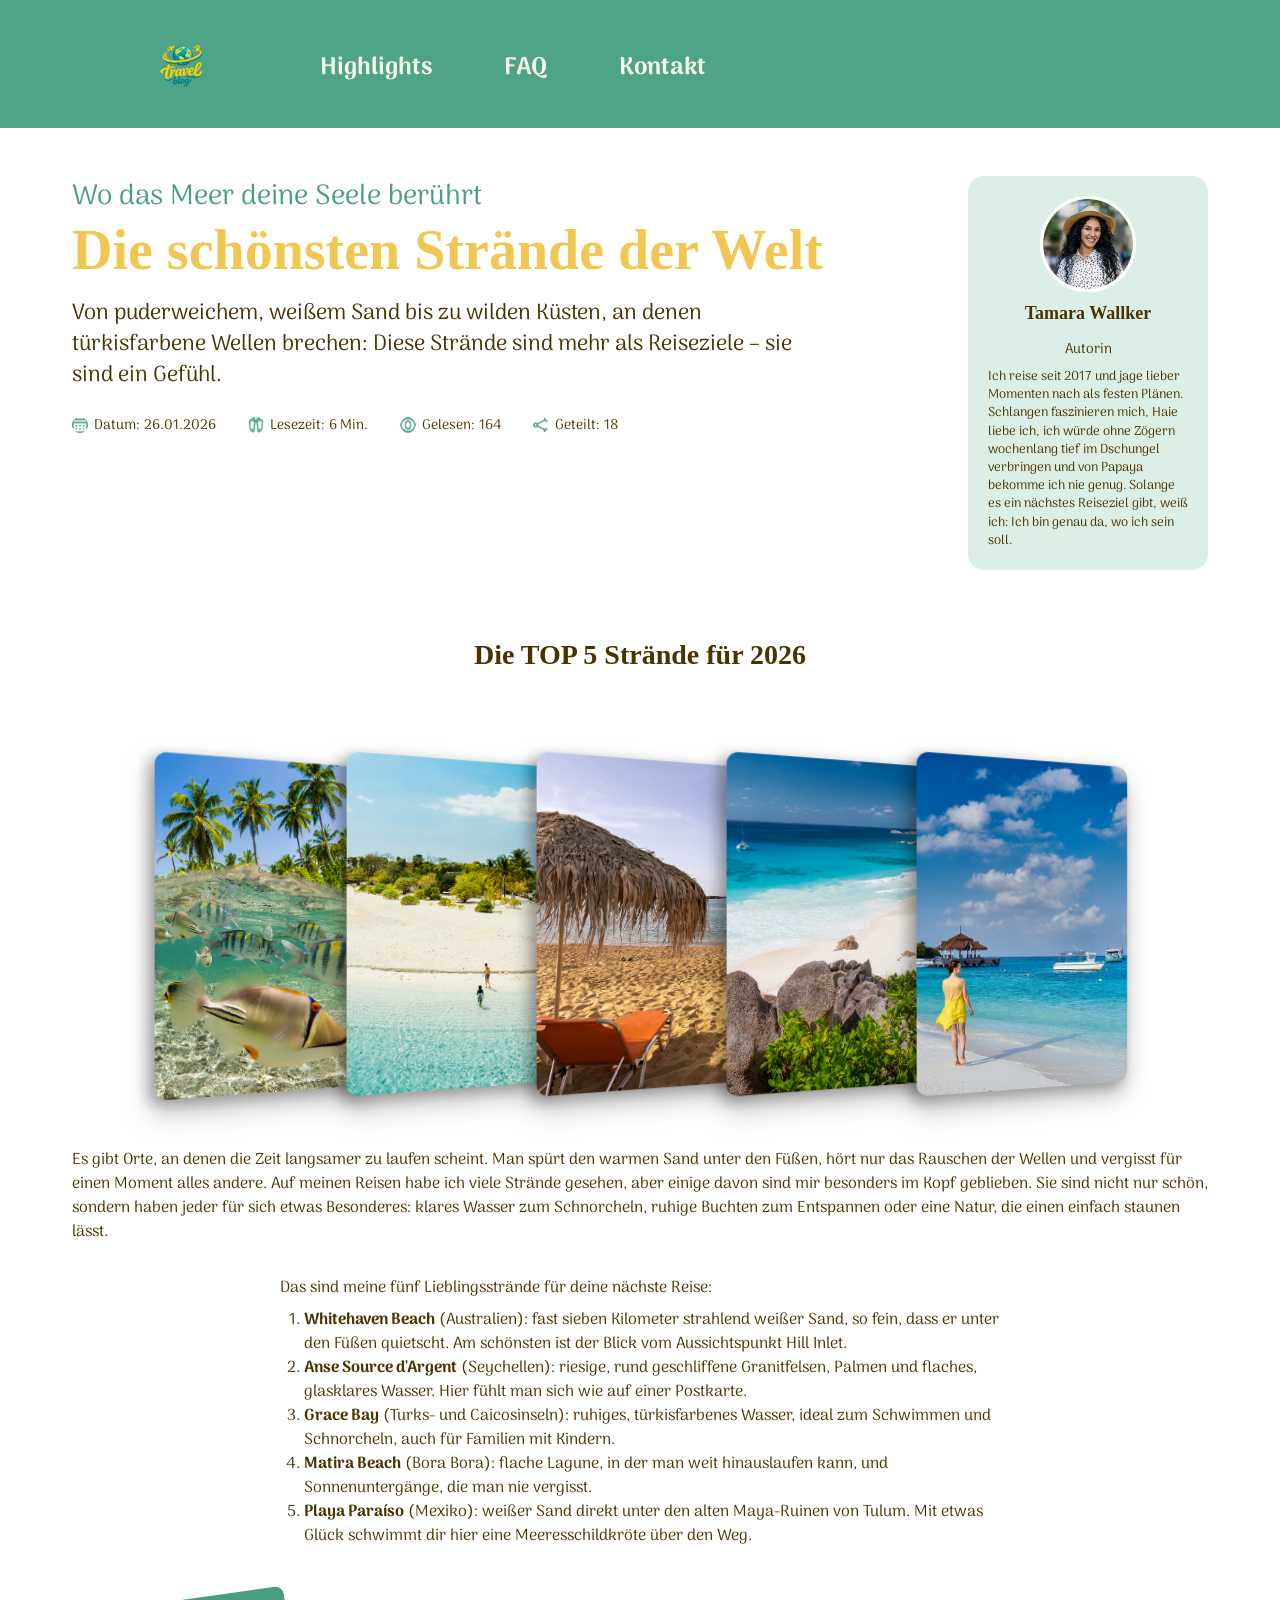
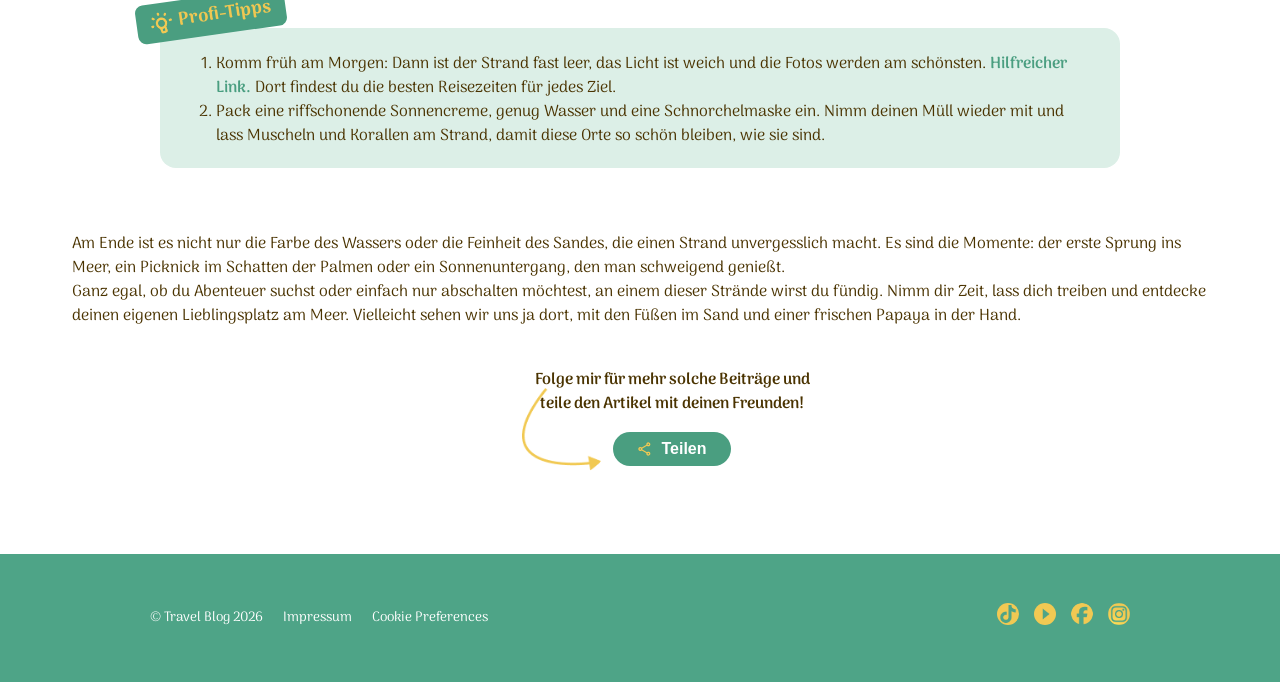
==== commit 7857f34f: "Schrift im Header auf allen Seiten angepasst, Impressum angepasst" ====
--- a/article1.html
+++ b/article1.html
@@ -10,6 +10,7 @@
     <link rel="stylesheet" href="./styles/standard.css">
     <link rel="stylesheet" href="./styles/font.css">
     <link rel="stylesheet" href="./styles/style.css">
+    <link rel="stylesheet" href="./styles/header.css">
 
     <!-- Nur für Article 1 -->
     <link rel="stylesheet" href="./styles/style.article1.css">
@@ -17,7 +18,7 @@
 
 <!-- Alles, was man sieht, gehört IN den <body>, auch der <header> -->
 <body>
-    <header>
+    <header class="site-header--shared">
         <nav class="navbar">
             <a href="./index.html" aria-label="Zur Startseite">
                 <img class="logo-img" src="./assets/icon/logo.png" alt="Logo des Reiseblogs">
--- a/styles/standard.css
+++ b/styles/standard.css
@@ -3,4 +3,5 @@
     box-sizing:border-box;
     scroll-behavior:smooth;
     padding: 0;
-}+}
+
--- a/styles/style.css
+++ b/styles/style.css
@@ -10,9 +10,60 @@
     display: flex;
     padding-left: 140px;
     gap: 102px;
-    display: flex;
+    
     align-items: center;
     justify-content: space-between;
+}
+
+@media (min-width: 1025px) {
+    header.site-header--shared {
+        width: 100%;
+        min-height: 128px;
+        background: #4EA487;
+    }
+
+    header.site-header--shared .navbar {
+        box-sizing: content-box;
+        display: flex;
+        align-items: center;
+        justify-content: flex-start;
+        width: 561px;
+        max-width: none;
+        min-height: 72px;
+        margin: 0;
+        padding: 32px 0 0 146px;
+        gap: 102px;
+    }
+
+    header.site-header--shared .logo-img {
+        display: block;
+        width: 72px;
+        height: 72px;
+    }
+
+    header.site-header--shared .navbar ul {
+        display: flex;
+        align-items: center;
+        gap: 72px;
+        margin: 0;
+        padding: 0;
+        list-style: none;
+    }
+
+    header.site-header--shared .navbar li > a {
+        display: block;
+        color: #F8F5EB;
+        font-family: "Arima", sans-serif;
+        font-size: 24px;
+        font-weight: 700;
+        line-height: 0.8;
+        letter-spacing: 0;
+        text-decoration: none;
+    }
+
+    header.site-header--shared .navbar li > a:active {
+        color: #F1C953;
+    }
 }
 
 .logo-img {
@@ -1868,11 +1919,6 @@
 
 
 /* ==========================================
-   KLEINE SMARTPHONES BIS 380px
-========================================== */
-
-
-/* ==========================================
    MOBILE FAQ - FIGMA
    BIS 700px
 ========================================== */
@@ -2410,4 +2456,4 @@
     body:has(.index-header) {
         padding-top: 80px;
     }
-}+}
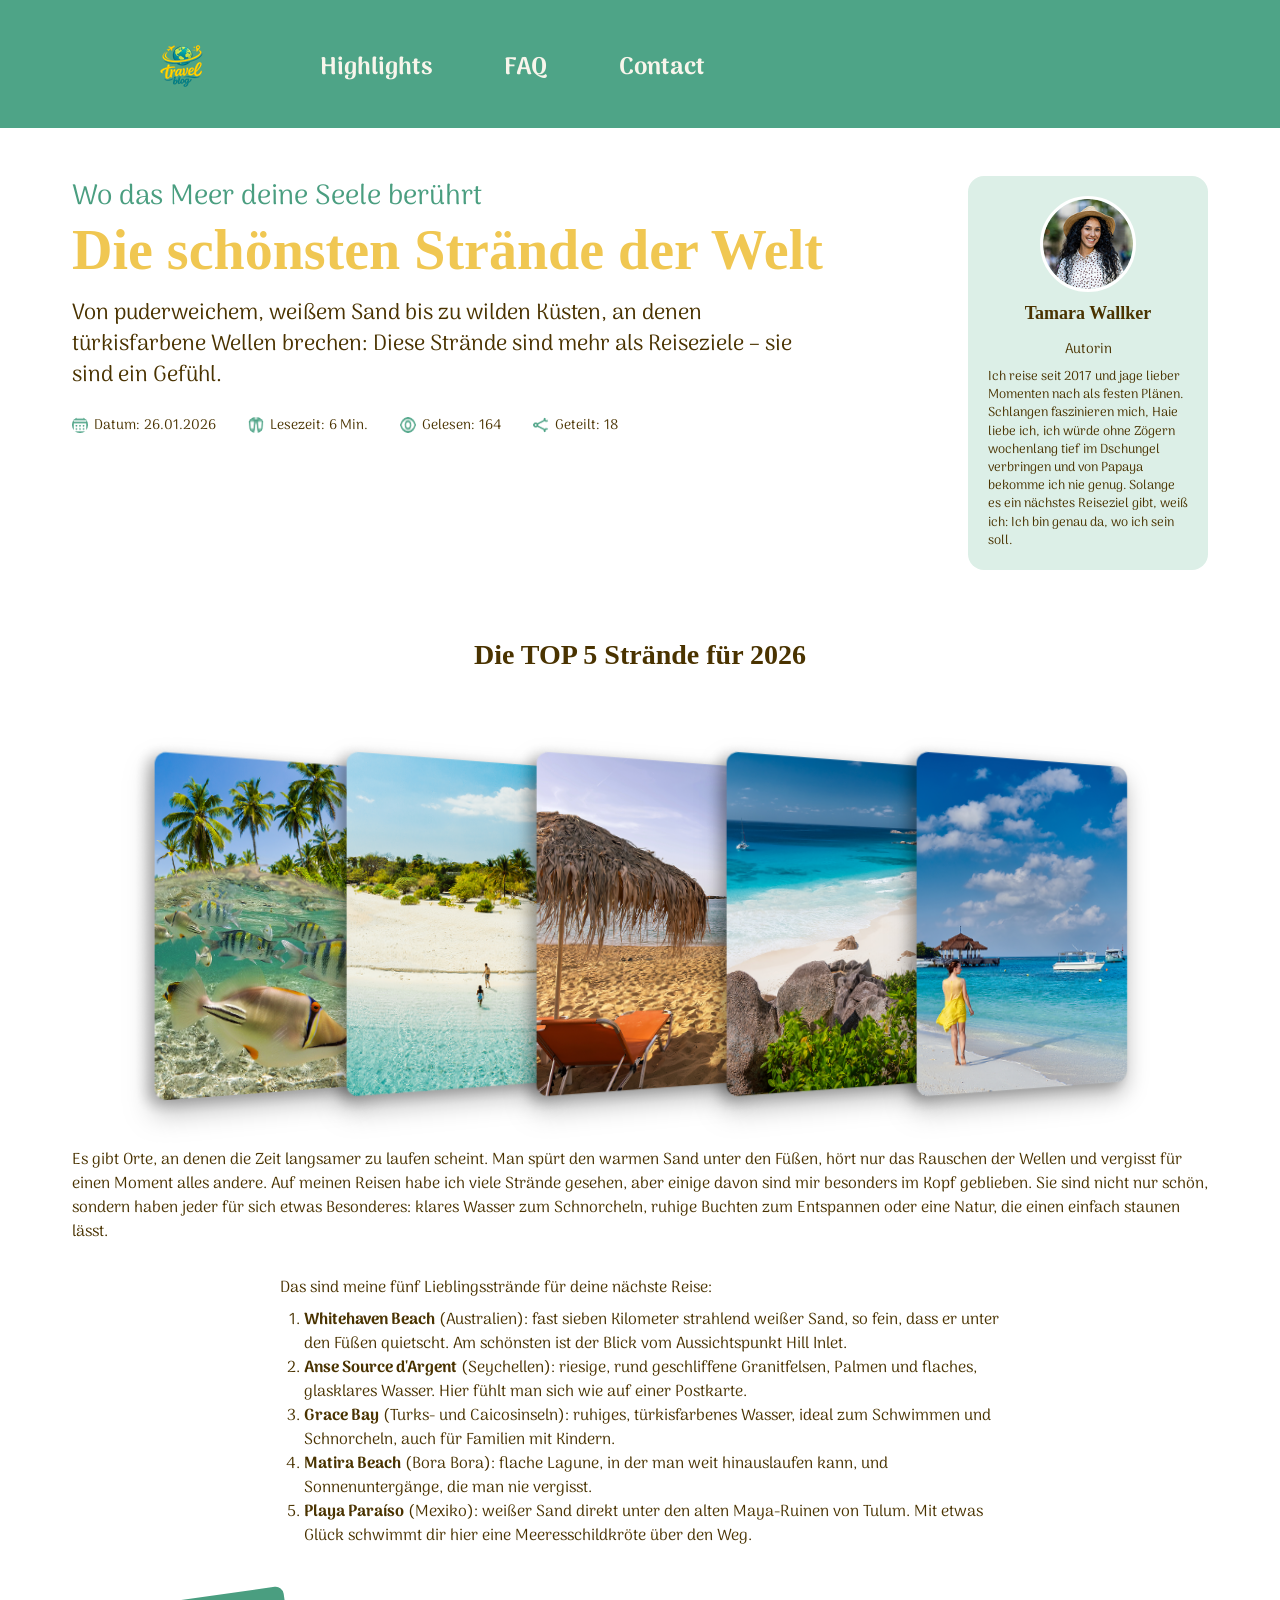
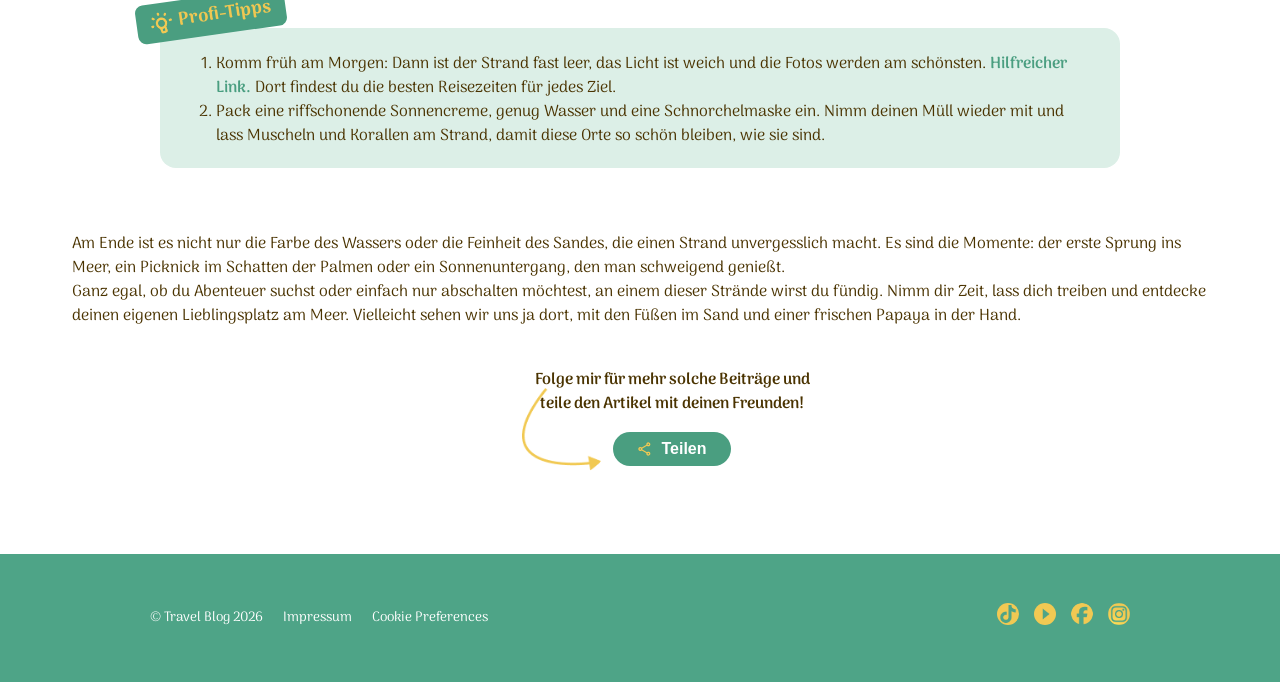
==== commit ef2b8a07: "Korrektur der Schriftartverlinkung in article1.html und Hinzufügen von cSpell-Wörtern in settings.js" ====
--- a/article1.html
+++ b/article1.html
@@ -8,7 +8,7 @@
 
     <link rel="stylesheet" href="./styles/variables.css">
     <link rel="stylesheet" href="./styles/standard.css">
-    <link rel="stylesheet" href="./styles/font.css">
+    <link rel="stylesheet" href="./styles/fonts.css">
     <link rel="stylesheet" href="./styles/style.css">
     <link rel="stylesheet" href="./styles/header.css">
 
@@ -18,16 +18,16 @@
 
 <!-- Alles, was man sieht, gehört IN den <body>, auch der <header> -->
 <body>
-    <header class="site-header--shared">
-        <nav class="navbar">
+    <header class="site-header site-header--shared">
+        <nav class="navbar" aria-label="Hauptnavigation">
             <a href="./index.html" aria-label="Zur Startseite">
-                <img class="logo-img" src="./assets/icon/logo.png" alt="Logo des Reiseblogs">
+                <img class="logo-img" src="./assets/icon/logo.png" alt="Logo">
             </a>
 
             <ul>
                 <li><a href="./index.html#Highlights">Highlights</a></li>
                 <li><a href="./index.html#FAQ">FAQ</a></li>
-                <li><a href="./index.html#Contact">Kontakt</a></li>
+                <li><a href="./index.html#Contact">Contact</a></li>
             </ul>
         </nav>
     </header>
--- a/styles/fonts.css
+++ b/styles/fonts.css
@@ -0,0 +1,57 @@
+ @font-face {
+  font-family: "Arima";
+  src: url("../assets/fonts/Arima-VariableFont_wght.ttf") format("truetype");
+  font-style: normal;
+  font-weight: 100 800;
+  font-display: swap;
+   color: rgba(248, 245, 235, 1);
+    }
+
+
+.palanquin-thin {
+  font-family: "Palanquin", sans-serif;
+  font-weight: 100;
+  font-style: normal;
+}
+
+.palanquin-extralight {
+  font-family: "Palanquin", sans-serif;
+  font-weight: 200;
+  font-style: normal;
+}
+
+.palanquin-light {
+  font-family: "Palanquin", sans-serif;
+  font-weight: 300;
+  font-style: normal;
+}
+
+.palanquin-regular {
+  font-family: "Palanquin", sans-serif;
+  font-weight: 400;
+  font-style: normal;
+}
+
+.palanquin-medium {
+  font-family: "Palanquin", sans-serif;
+  font-weight: 500;
+  font-style: normal;
+}
+
+.palanquin-semibold {
+  font-family: "Palanquin", sans-serif;
+  font-weight: 600;
+  font-style: normal;
+}
+
+.palanquin-bold {
+  font-family: "Palanquin", sans-serif;
+  font-weight: 700;
+  font-style: normal;
+}
+
+
+body {
+  font-family: "Arima", sans-serif;
+}
+
--- a/styles/style.css
+++ b/styles/style.css
@@ -117,7 +117,8 @@
 /* Hero */
 .hero {
     position: relative;
-    width: 100%;
+    max-width: 1440px;
+    margin: 0 auto;
     height: 515px;
     background: url('../img/web/header_photo.png') no-repeat right center / cover;
     overflow-x: clip;
@@ -448,13 +449,21 @@
     gap: 16px;
     margin-bottom: 48px;
     color: var(--faq-green);
-    font-size: 64px;
-}
-
-.faq-icon {
+    font-size: 52px;
+    font-family: "Arima", sans-serif;
+}
+
+
+
+   .faq-icon {
+    display: block;
     width: 48px;
     height: 48px;
-}
+    flex-shrink: 0;
+    object-fit: contain;
+    border-radius: 0;
+}
+
 
 /* Ein gelber Balken (Frage + Antwort) */
 .faq-item {
@@ -2457,3 +2466,10 @@
         padding-top: 80px;
     }
 }
+body nav.mobile-bottom-nav img {
+    display: block;
+    width: 24px;
+    height: 24px;
+    object-fit: contain;
+    border-radius: 0;
+}
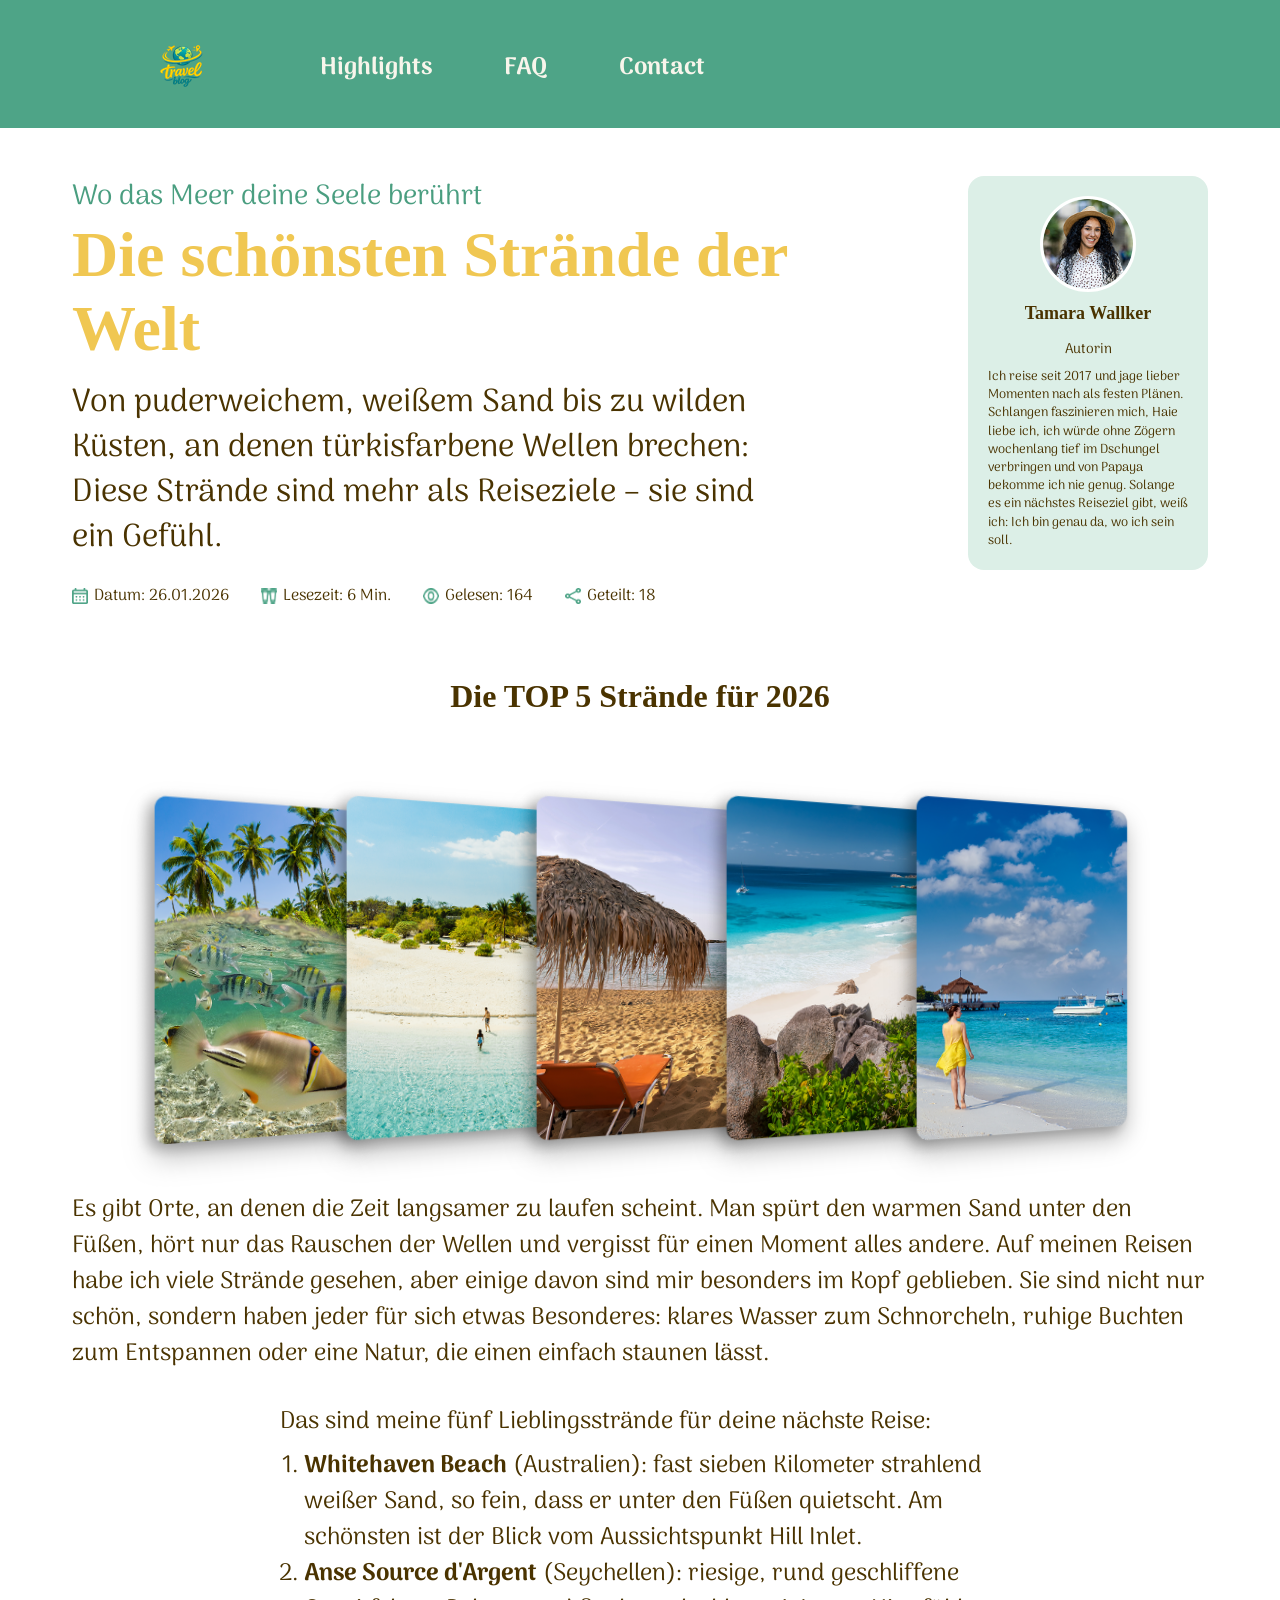
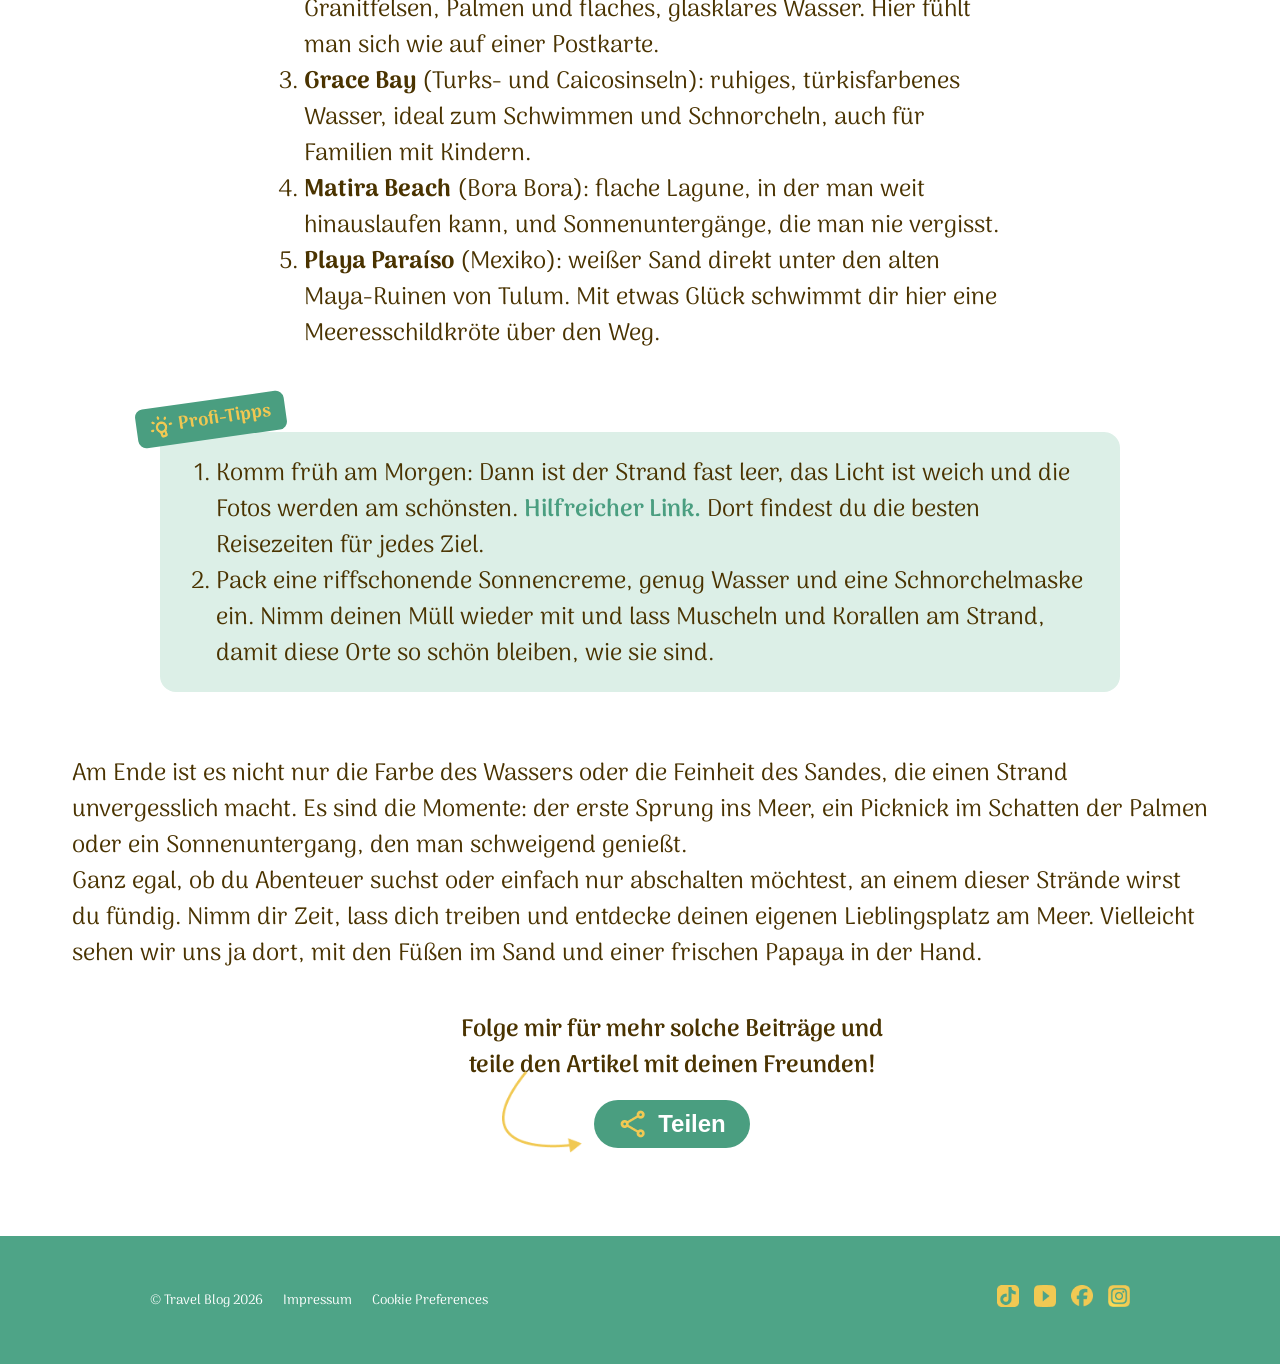
==== commit 2a3ec287: "Entfernen der Header-CSS-Datei aus article1.html" ====
--- a/article1.html
+++ b/article1.html
@@ -10,7 +10,6 @@
     <link rel="stylesheet" href="./styles/standard.css">
     <link rel="stylesheet" href="./styles/fonts.css">
     <link rel="stylesheet" href="./styles/style.css">
-    <link rel="stylesheet" href="./styles/header.css">
 
     <!-- Nur für Article 1 -->
     <link rel="stylesheet" href="./styles/style.article1.css">
--- a/styles/style.css
+++ b/styles/style.css
@@ -357,13 +357,19 @@
 
 .slide {
     position: relative;
-    width: 50%;
+    /*width: 50%;*/
     /*geändert von 25%*/
     height: 100%;
     /* Bild pro Slide: wird in der index.html per --img gesetzt */
     background:
         var(--img, none) center / cover no-repeat,
         linear-gradient(to bottom, #5b93d0 0%, #a9cfe9 45%, #39b3c9 62%, #7fd3d8 100%);
+    width: 100%;
+    max-width: 1200px;
+    margin: 0 auto;
+    aspect-ratio: 660 / 293;
+    overflow: hidden;
+    border-top-right-radius: 60px;
 }
 
 /* Text-Box (Glas-Effekt) */
@@ -378,16 +384,24 @@
     background: rgba(255, 255, 255, 0.28);
     border: 1px solid rgba(255, 255, 255, 0.6);
     backdrop-filter: blur(2px);
+    cursor: pointer;
 }
 
 /* Links in den Slides: klickbar, aber optisch nicht erkennbar */
+/* Links in den Slides: Hand beim Darüberfahren */
 .slide__box a,
 .slide__box a:visited,
 .slide__box a:hover,
 .slide__box a:active {
     color: inherit;
     text-decoration: none;
-    cursor: default;
+    cursor: pointer;
+}
+
+.slide__box a::after {
+    content: "";
+    position: absolute;
+    inset: 0;
 }
 
 .slide__title {
@@ -957,11 +971,11 @@
     margin: 0 auto;
 }
 
-.bild img,
+/*.bild img,
 img {
     max-width: 100%;
     border-radius: 16px;
-}
+}*/
 
 /* Zwei Spalten */
 .zwei-spalten {
@@ -1360,26 +1374,12 @@
 
     /* HERO */
 
-    .hero {
-        height: 450px;
-    }
+    
 
     .hero-yellow {
-        width: 48%;
-        height: 100%;
-        animation: none;
-    }
-
-    .yellow-fill {
-        height: 100%;
-    }
-
-    .hero-shape {
-        width: 250px;
-        height: 100%;
-        clip-path: none;
-        border-radius: 0 55% 55% 0;
-    }
+         animation: none;
+    }
+
 
     .hero-text {
         top: 95px;
@@ -1398,10 +1398,6 @@
     }
 
     .badge {
-        top: 60%;
-        left: 42%;
-        width: 115px;
-        height: 115px;
         animation: none;
     }
 
@@ -1441,6 +1437,14 @@
         padding: 18px;
     }
 
+.slide__img {
+    display: block;
+    width: 100%;
+    height: 100%;
+    object-fit: cover;
+    border-radius: 0;
+}
+
     .slide__title {
         font-size: clamp(20px, 3vw, 30px);
     }
@@ -1537,17 +1541,15 @@
     }
 
     .hero-shape {
-        display: block;
-
-        width: 45%;
+        width: 45vw;          /* Breite der geschwungenen Kante */
         height: 100%;
-
         flex-shrink: 0;
-        margin-left: -2px;
-
+        margin-left: -1px;    /* verhindert eine feine Lücke zum Gelb */
         background: #F0C550;
-
-        clip-path: ellipse(85% 65% at 0% 50%);
+        clip-path: none;      /* Desktop-Form (clip-path) hier ausschalten */
+        /* Kurve kommt aus der SVG – Pfad relativ zu dieser CSS-Datei */
+        -webkit-mask: url(../img/web/hero-shape.svg) no-repeat center / 100% 100%;
+                mask: url(../img/web/hero-shape.svg) no-repeat center / 100% 100%;
     }
 
     @keyframes mobileGelbZurueck {
@@ -1555,10 +1557,13 @@
         0%,
         35% {
             width: 150%;
+            height: 100%;
         }
 
+        /* Endzustand: Gelb nur noch oben links */
         100% {
             width: 48%;
+            height: 58%;
         }
     }
 
@@ -1609,9 +1614,13 @@
         margin: 0;
     }
 
-    .hero-text h1,
+    /* Text blendet auf dem Gelb ein (h1 zuerst, dann der Absatz) */
+    .hero-text h1 {
+        animation: einblenden 0.8s ease-out 0.3s both;
+    }
+
     .hero-text p {
-        animation: none;
+        animation: einblenden 0.8s ease-out 1s both;
     }
 
     /* Sticker */
@@ -1619,8 +1628,10 @@
     .badge {
         position: absolute;
 
-        top: 28%;
-        left: 15%;
+        /* Mittelpunkt bei ca. 40 % / 40 % = halb auf Gelb, halb auf dem Bild
+           (57.5px = halbe Stempelgröße) */
+        top: calc(40% - 57.5px);
+        left: calc(40% - 57.5px);
 
         width: 115px;
         height: 115px;
@@ -1719,6 +1730,7 @@
     .hero-yellow {
         animation: none !important;
         width: 48%;
+        height: 58%;
         transform: none;
     }
 
@@ -1733,32 +1745,40 @@
         opacity: 1;
         transform: none;
     }
+
+    /* Stempel dreht sich nicht */
+    .badge-text {
+        animation: none !important;
+    }
 }
 
 
 /* ==========================================
    MOBILE HIGHLIGHTS - FIGMA
    BIS 700px
+   Slider: volle Seitenbreite
 ========================================== */
 
 @media screen and (max-width: 700px) {
 
-    /* HIGHLIGHTS-BEREICH */
+    /* HIGHLIGHTS-BEREICH: kein seitlicher Innenabstand,
+       damit der Slider die volle Breite nutzen kann */
 
     .highlights {
         width: 100%;
         max-width: 100%;
         margin: 0 auto;
-        padding: 30px 18px 20px;
+        padding: 30px 13px 20px;
         background: #ffffff;
         text-align: center;
     }
 
+    /* Überschrift behält ihren Seitenrand */
     .highlights__header {
         width: 100%;
         min-height: 0;
         margin: 0 0 12px;
-        padding: 0;
+        padding: 0 18px;
         background: transparent;
     }
 
@@ -1793,19 +1813,18 @@
         display: none;
     }
 
-    /* SLIDER-GRÖSSE */
-
+    /* SLIDER-GRÖSSE: volle Breite */
 
     .slider {
         position: relative;
 
         width: 100%;
-        max-width: 340px;
-
-        height: auto;
-        aspect-ratio: 340 / 450;
-
-        margin: 0 auto;
+        max-width: none;
+
+        height: clamp(420px, 120vw, 560px);
+        aspect-ratio: auto;
+
+        margin: 0;
         overflow: hidden;
 
         border-radius: 0 48px 0 0;
--- a/styles/style.article1.css
+++ b/styles/style.article1.css
@@ -4,7 +4,7 @@
     margin: 0 auto;
     padding: 48px 32px;
     color: var(--faq-text);
-    font-size: 16px;
+    font-size: 24px;
     line-height: 1.5;
 }
  
@@ -25,14 +25,14 @@
  
 .article-title {
     color: var(--faq-yellow);
-    font-size: 56px;
+    font-size: 64px;
     line-height: 1.15;
 }
  
 .article-lead {
     max-width: 720px;
     margin-top: 16px;
-    font-size: 22px;
+    font-size: 32px;
     line-height: 1.4;
 }
  
@@ -42,7 +42,7 @@
     flex-wrap: wrap;                        /* bricht um, wenn kein Platz ist */
     gap: 8px 32px;
     margin-top: 24px;
-    font-size: 14px;
+    font-size: 16px;
 }
  
 /* Ein Eintrag: Icon + Begriff + Wert nebeneinander */
@@ -103,7 +103,7 @@
 .article-heading {
     margin-bottom: 32px;
     text-align: center;
-    font-size: 28px;
+    font-size: 32px;
 }
  
 .article-content p {
@@ -230,7 +230,7 @@
 .share-arrow {
     position: absolute;
     bottom: -5px;
-    left: calc(50% - 150px);                /* von der Mitte aus nach links */
+    left: calc(50% - 170px);                /* von der Mitte aus nach links */
     width: 80px;
 }
  
@@ -243,15 +243,15 @@
     color: var(--faq-white);
     border: none;
     border-radius: 999px;                   /* ganz runde Enden */
-    font-size: 16px;
+    font-size: 24px;
     font-weight: 600;
     cursor: pointer;
     transition: background-color 0.3s ease;
 }
  
 .share-button img {
-    width: 16px;
-    height: 16px;
+    width: 32px;
+    height: 32px;
 }
  
 .share-button:hover {
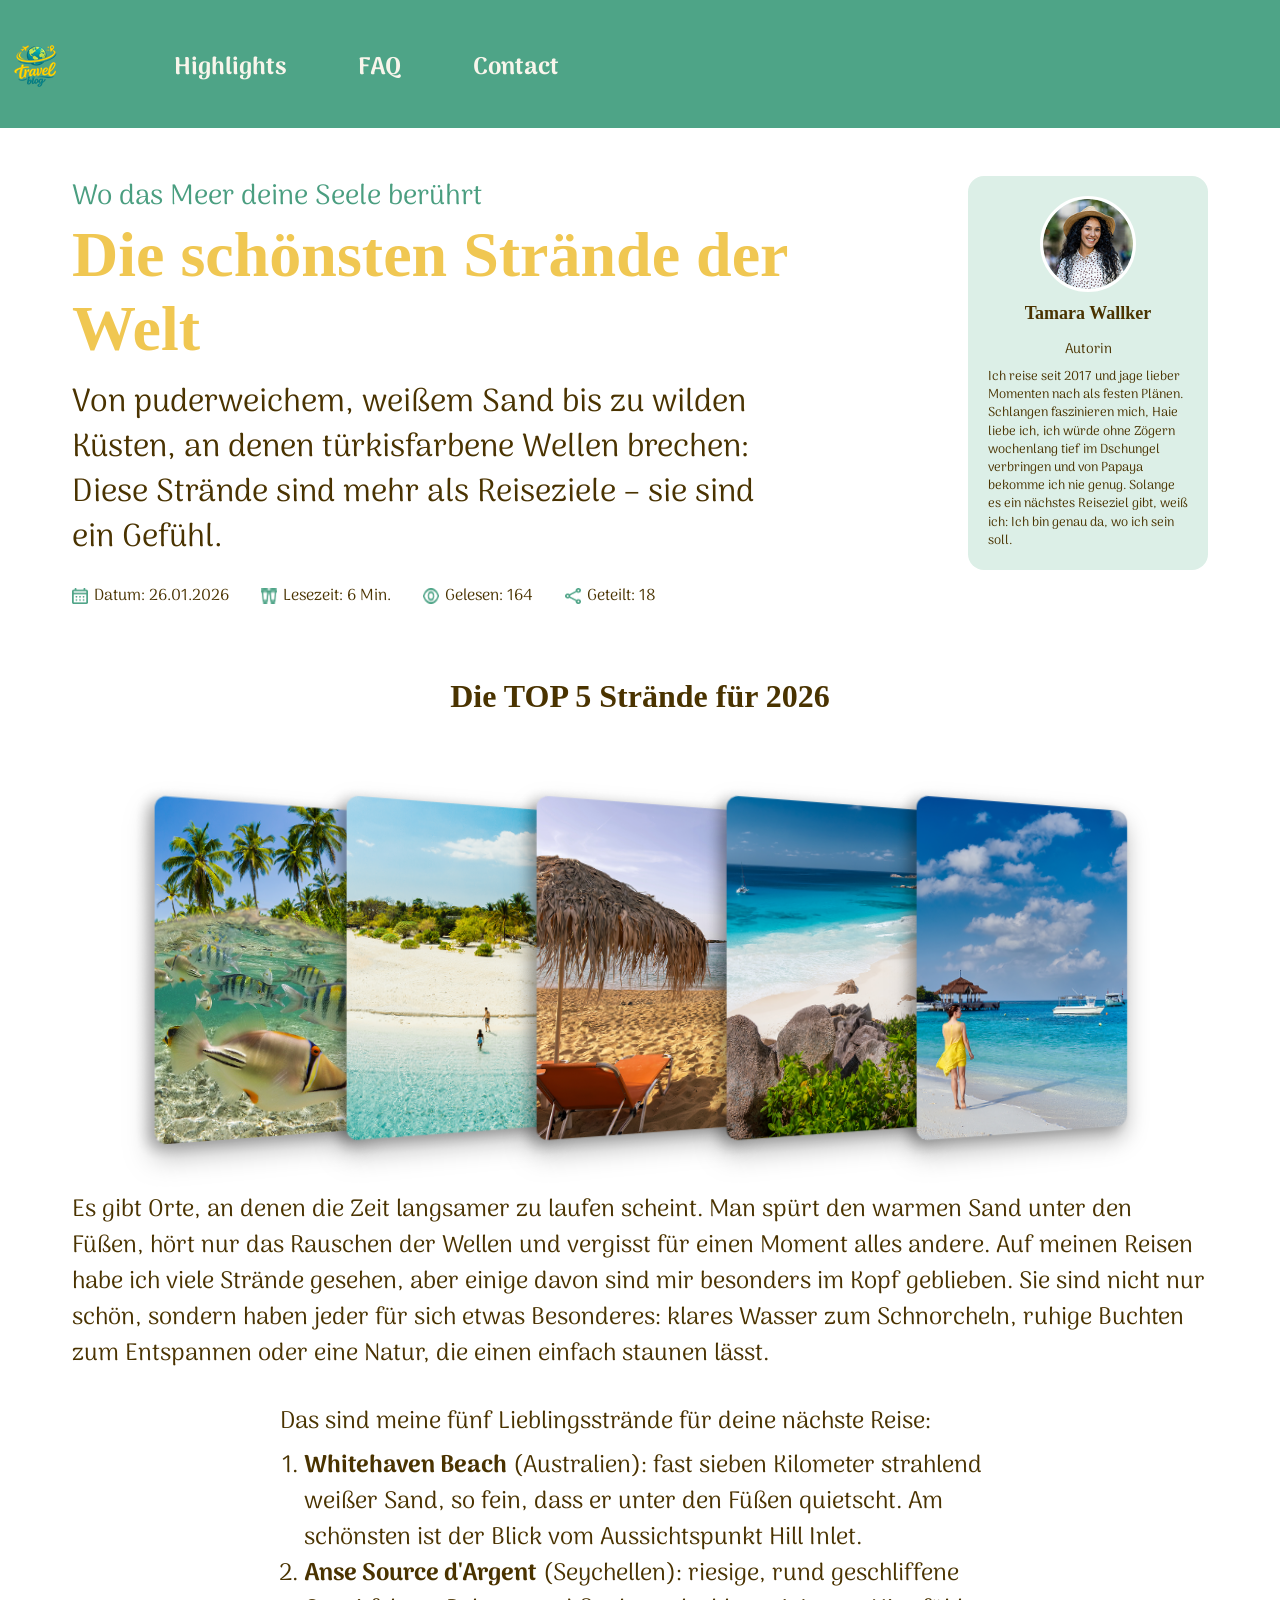
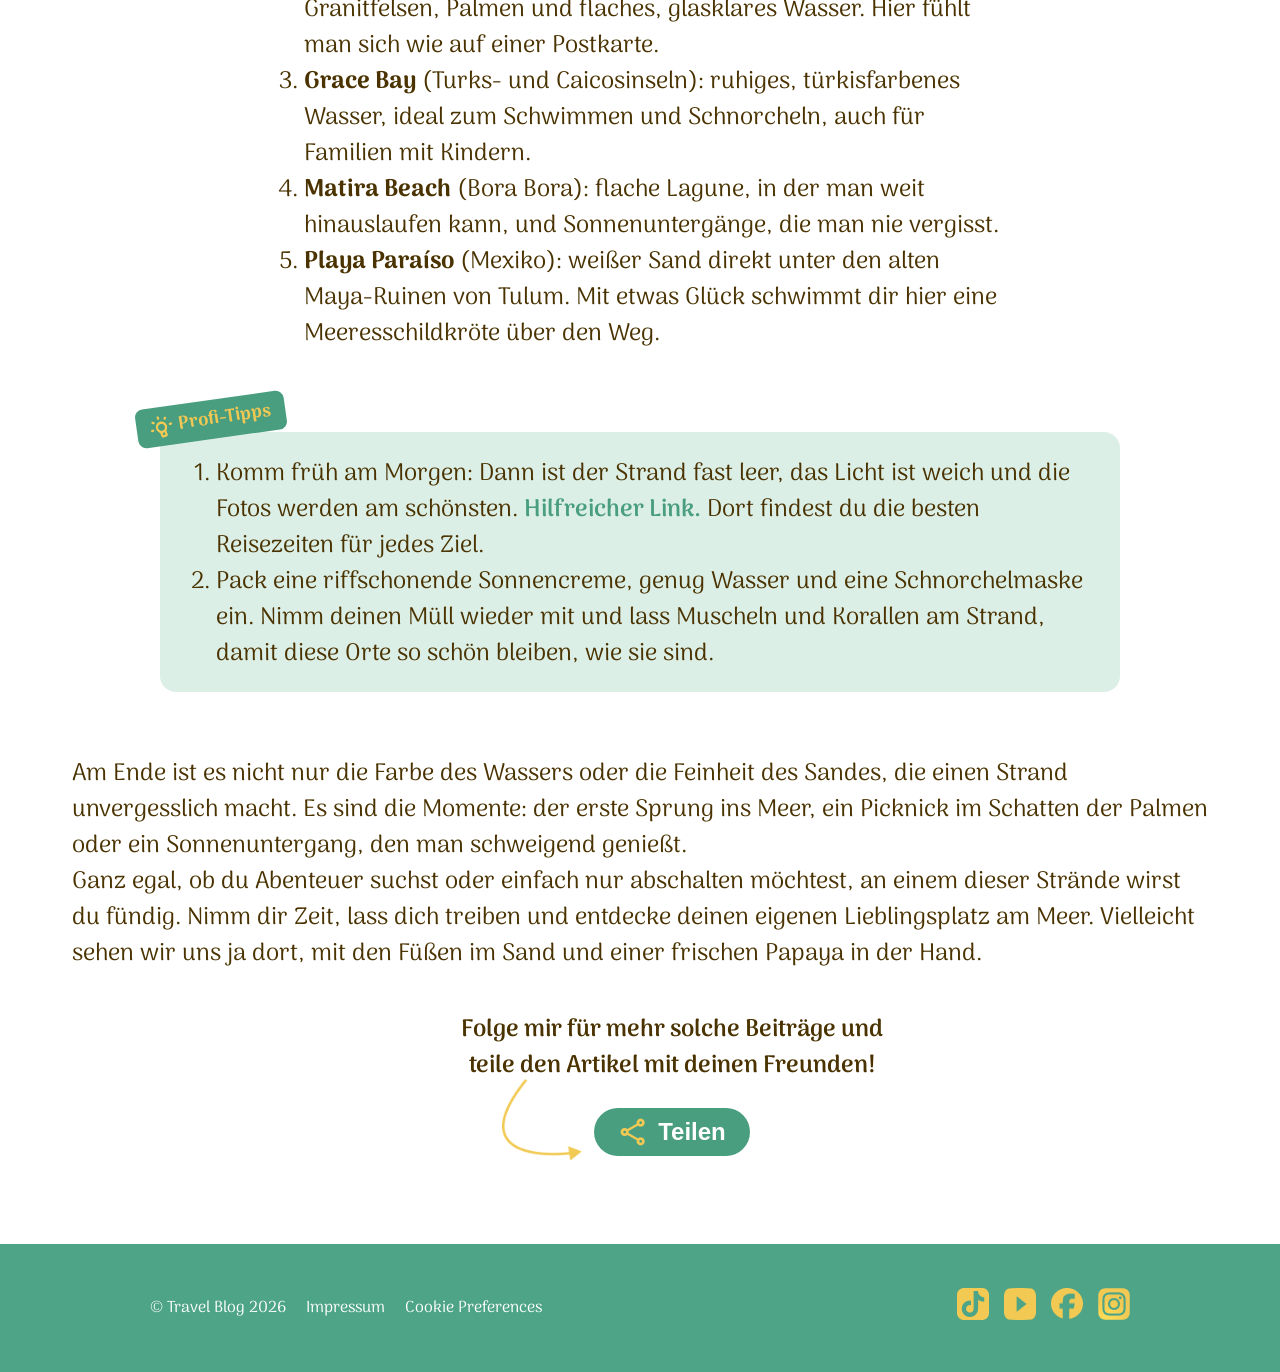
==== commit 2cc98f07: "Füge Container für Header und Footer hinzu und erhöhe den Abstand im Artikel für bessere Lesbarkeit" ====
--- a/article1.html
+++ b/article1.html
@@ -17,20 +17,21 @@
 
 <!-- Alles, was man sieht, gehört IN den <body>, auch der <header> -->
 <body>
-    <header class="site-header site-header--shared">
-        <nav class="navbar" aria-label="Hauptnavigation">
-            <a href="./index.html" aria-label="Zur Startseite">
-                <img class="logo-img" src="./assets/icon/logo.png" alt="Logo">
-            </a>
+    <header class="index-header site-header--shared">
+        <div class="header-container">
+            <nav class="navbar" aria-label="Hauptnavigation">
+                <a href="./index.html" aria-label="Zur Startseite">
+                    <img class="logo-img" src="./assets/icon/logo.png" alt="Logo">
+                </a>
 
-            <ul>
-                <li><a href="./index.html#Highlights">Highlights</a></li>
-                <li><a href="./index.html#FAQ">FAQ</a></li>
-                <li><a href="./index.html#Contact">Contact</a></li>
-            </ul>
-        </nav>
+                <ul>
+                    <li><a href="#Highlights">Highlights</a></li>
+                    <li><a href="#FAQ">FAQ</a></li>
+                    <li><a href="#Contact">Contact</a></li>
+                </ul>
+            </nav>
+        </div>    
     </header>
-
     <main>
 
         <article class="article">
@@ -137,39 +138,41 @@
             </section>
 
             <!-- Fuß des Artikels: Aufruf zum Teilen, mit Pfeil zum Button -->
-            <footer class="article-footer">
+            <div class="article-footer">
                 <p>Folge mir für mehr solche Beiträge und<br>teile den Artikel mit deinen Freunden!</p>
                 <img src="./img/web/arrow.png" alt="" class="share-arrow">
                 <button type="button" class="share-button">
                     <img src="./img/web/icon-share-yellow.png" alt="">
                     Teilen
                 </button>
-            </footer>
+            </div>
 
         </article>
     </main>
 
     <footer class="site-footer">
-        <div class="footer__left">
-          <span>© Travel Blog 2026</span>
-          <a href="impressum.html">Impressum</a>
-          <a href="#">Cookie Preferences</a>
-        </div>
-        <div class="footer__social">
-          <a href="https://www.tiktok.com/@dein_benutzername" aria-label="TikTok" target="_blank" rel="noopener noreferrer">
-          <img src="./img/web/Tiktok_icon.png" alt="TikTok" width="22" height="22">
-          </a>
-          <a href="https://www.youtube.com/@dein_kanal" aria-label="YouTube" target="_blank" rel="noopener noreferrer">
-          <img src="./img/web/youtube.png" alt="YouTube" width="22" height="22">
-          </a>
-          <a href="https://www.facebook.com/deine_seite/" aria-label="Facebook" target="_blank" rel="noopener noreferrer">
-          <img src="./img/web/facebook.png" alt="Facebook" width="22" height="22">
-          </a>
-          <a href="https://www.instagram.com/" aria-label="Instagram" target="_blank" rel="noopener noreferrer">
-          <img src="./img/web/Instagram.png" alt="Instagram" width="22" height="22">
-          </a>
-        </div>
-    </footer>
+  <div class="footer__container">  
+    <div class="footer__left">
+        <span>© Travel Blog 2026</span>
+        <a href="impressum.html">Impressum</a>
+        <a href="#">Cookie Preferences</a>
+      </div>
+      <div class="footer__social">
+        <a href="https://www.tiktok.com/@dein_benutzername" aria-label="TikTok" target="_blank" rel="noopener noreferrer">
+        <img src="./img/web/Tiktok_icon.png" alt="TikTok" width="32" height="32">
+        </a>
+        <a href="https://www.youtube.com/@dein_kanal" aria-label="YouTube" target="_blank" rel="noopener noreferrer">
+        <img src="./img/web/youtube.png" alt="YouTube" width="32" height="32">
+        </a>
+        <a href="https://www.facebook.com/deine_seite/" aria-label="Facebook" target="_blank" rel="noopener noreferrer">
+        <img src="./img/web/facebook.png" alt="Facebook" width="32" height="32">
+        </a>
+        <a href="https://www.instagram.com/" aria-label="Instagram" target="_blank" rel="noopener noreferrer">
+        <img src="./img/web/Instagram.png" alt="Instagram" width="32" height="32">
+        </a>
+      </div>
+  </div>
+</footer>
     <!-- Mobile Navigation: Icon-Leiste unten, nur auf dem Handy sichtbar (CSS in style.css) -->
     <nav class="mobile-bottom-nav" aria-label="Mobile Navigation">
         <a href="index.html" aria-label="Startseite">
--- a/styles/style.css
+++ b/styles/style.css
@@ -4,11 +4,18 @@
     background: #4EA487;
 }
 
+.header-container {
+    max-width: 1440px;
+    display: flex;
+    align-items: center;
+    margin: 0 auto;
+    
+}
+
 .navbar {
     max-width: 561px;
     min-height: 128px;
     display: flex;
-    padding-left: 140px;
     gap: 102px;
     
     align-items: center;
@@ -31,7 +38,7 @@
         max-width: none;
         min-height: 72px;
         margin: 0;
-        padding: 32px 0 0 146px;
+        padding: 32px 0 0 0px;
         gap: 102px;
     }
 
@@ -314,6 +321,7 @@
 .highlights__intro {
     max-width: 1200px;
     margin: 0 auto;
+    font-size: 24px;
 }
 
 
@@ -377,7 +385,7 @@
     position: absolute;
     top: 50px;
     left: 96px;
-    right: 50%;
+    right: 20%;
     /* 254px; größerer Wert = schmalerer Kasten */
     padding: 8px 12px 10px;
     color: #ffffff;
@@ -385,6 +393,7 @@
     border: 1px solid rgba(255, 255, 255, 0.6);
     backdrop-filter: blur(2px);
     cursor: pointer;
+    text-align: left;
 }
 
 /* Links in den Slides: klickbar, aber optisch nicht erkennbar */
@@ -396,12 +405,15 @@
     color: inherit;
     text-decoration: none;
     cursor: pointer;
+    font-size: 28px;
+    font-family: "Palanquin", system-ui, sans-serif;
 }
 
 .slide__box a::after {
     content: "";
     position: absolute;
     inset: 0;
+    
 }
 
 .slide__title {
@@ -409,14 +421,14 @@
     /* Abstand nach unten zum Slidertext */
     font-family: "Palanquin Dark", system-ui, sans-serif;
     font-weight: 600;
-    font-size: 2.15rem;
+    font-size: 48px;
     line-height: 1.2;
     text-shadow: 0 1px 3px rgba(0, 0, 0, 0.25);
 }
 
 .slide__text {
     margin: 0;
-    font-size: 1.95rem;
+    font-size: 28px;
     line-height: 48px;
 }
 
@@ -585,6 +597,7 @@
     display: flex;
     flex-direction: column;
     align-items: center;
+    padding-bottom: 48px;
 }
 
 .contact-form h2 {
@@ -596,7 +609,8 @@
     gap: 8px;
     color: #4EA487;
     font-family: "Arima", sans-serif;
-    font-size: 48px;
+    font-size: 52px;
+    font-weight: bold;
     line-height: 1.2;
 }
 
@@ -632,7 +646,7 @@
     gap: 4px;
     color: #54370D;
     font-family: "Palanquin", sans-serif;
-    font-size: 14px;
+    font-size: 24px;
     font-weight: 500;
 }
 
@@ -676,6 +690,7 @@
     font-family: "Palanquin", sans-serif;
     font-size: 15px;
     font-weight: 400;
+    padding-bottom: 32px;
 }
 
 .privacy-consent input {
@@ -695,7 +710,7 @@
     background: white;
     color: #737373;
     font-family: "Arima", sans-serif;
-    font-size: 16px;
+    font-size: 24px;
     font-weight: 700;
     cursor: pointer;
 }
@@ -1060,15 +1075,25 @@
 
 /* ---------- Footer ---------- */
 
+footer {
+    width: 100%;
+    min-height: 128px;
+    background: #4EA487;
+}
+
+.footer__container {
+    max-width: 1440px;
+    display: contents;
+    justify-content: space-between;
+}
+
 .site-footer {
-    display: flex;
+    display: flex;    
     justify-content: space-between;
     align-items: center;
     padding: 20px 150px;
-    min-height: 128px;
-    background: #4EA487;
     color: #ffffff;
-    font-size: 0.85rem;
+    font-size: 16px;
 }
 
 .footer__left {
--- a/styles/style.article1.css
+++ b/styles/style.article1.css
@@ -218,7 +218,7 @@
     display: flex;
     flex-direction: column;
     align-items: center;
-    gap: 16px;
+    gap: 24px;
     text-align: center;
 }
  
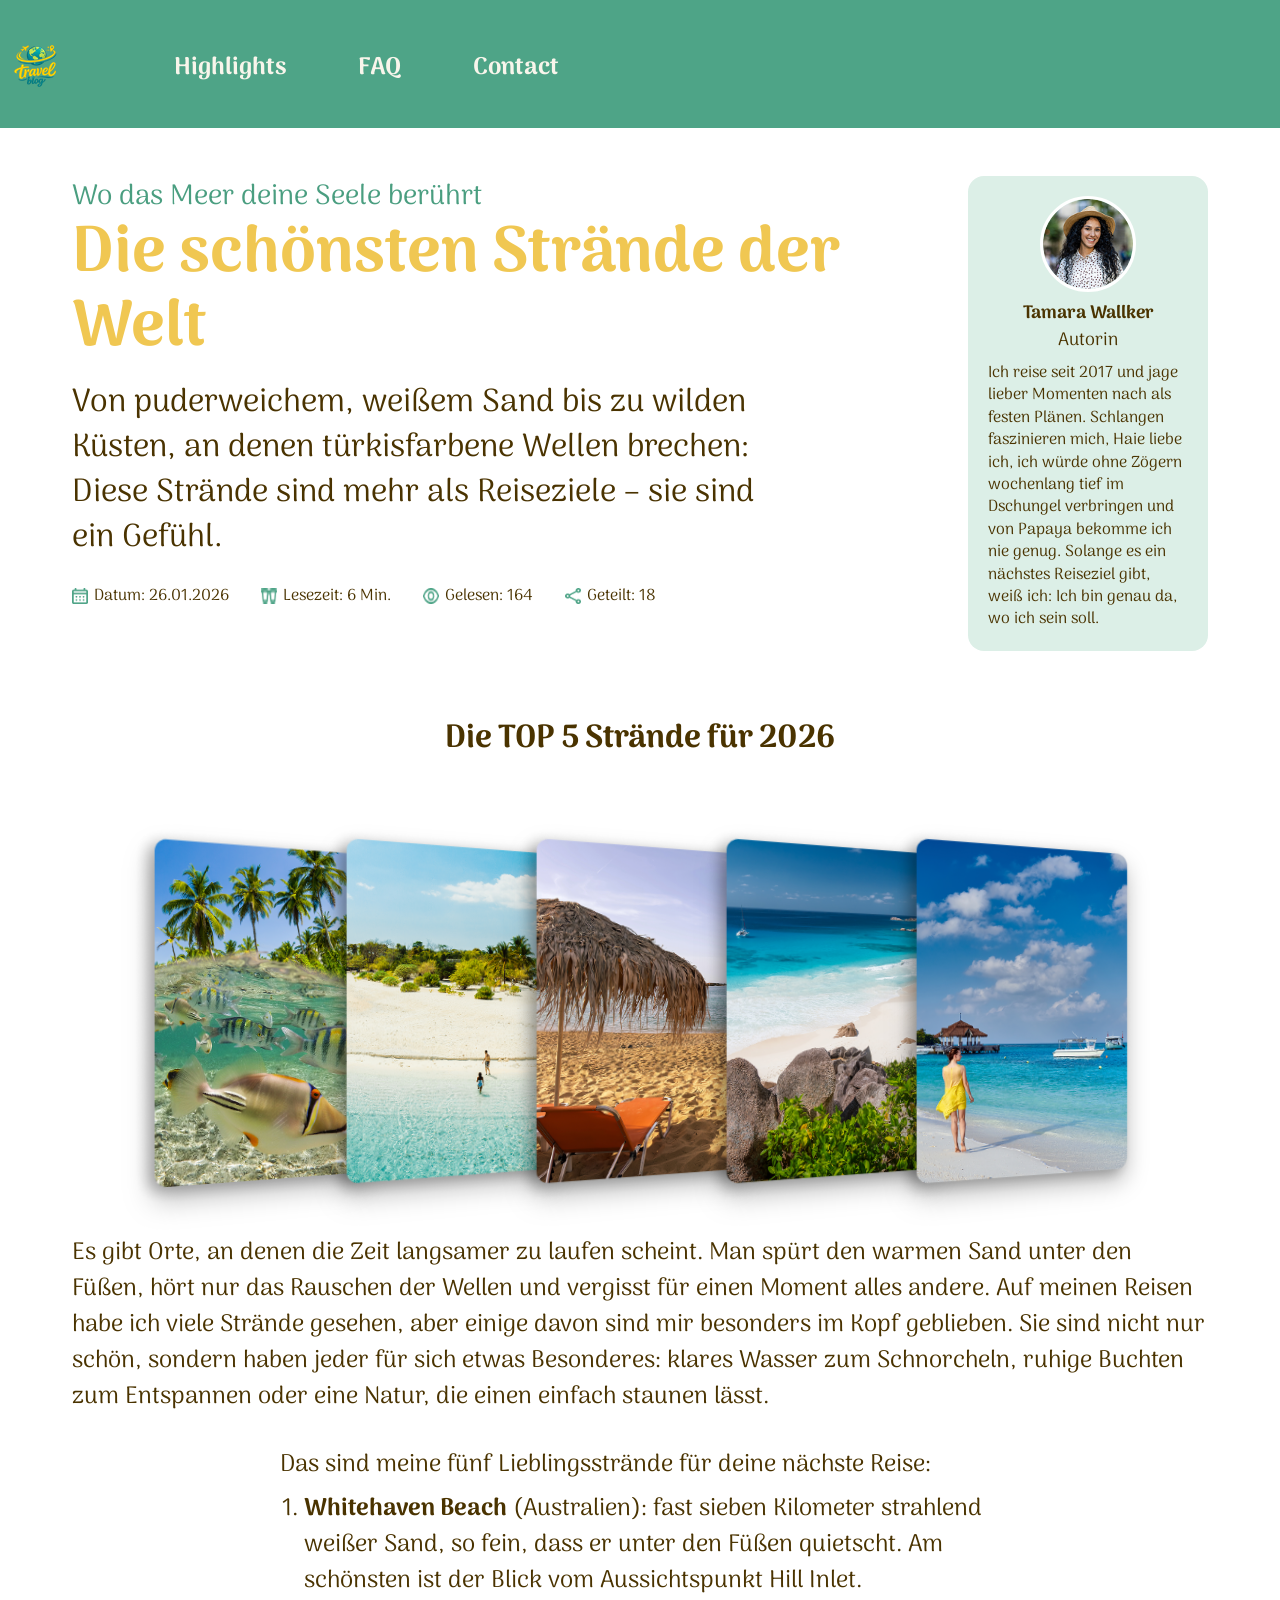
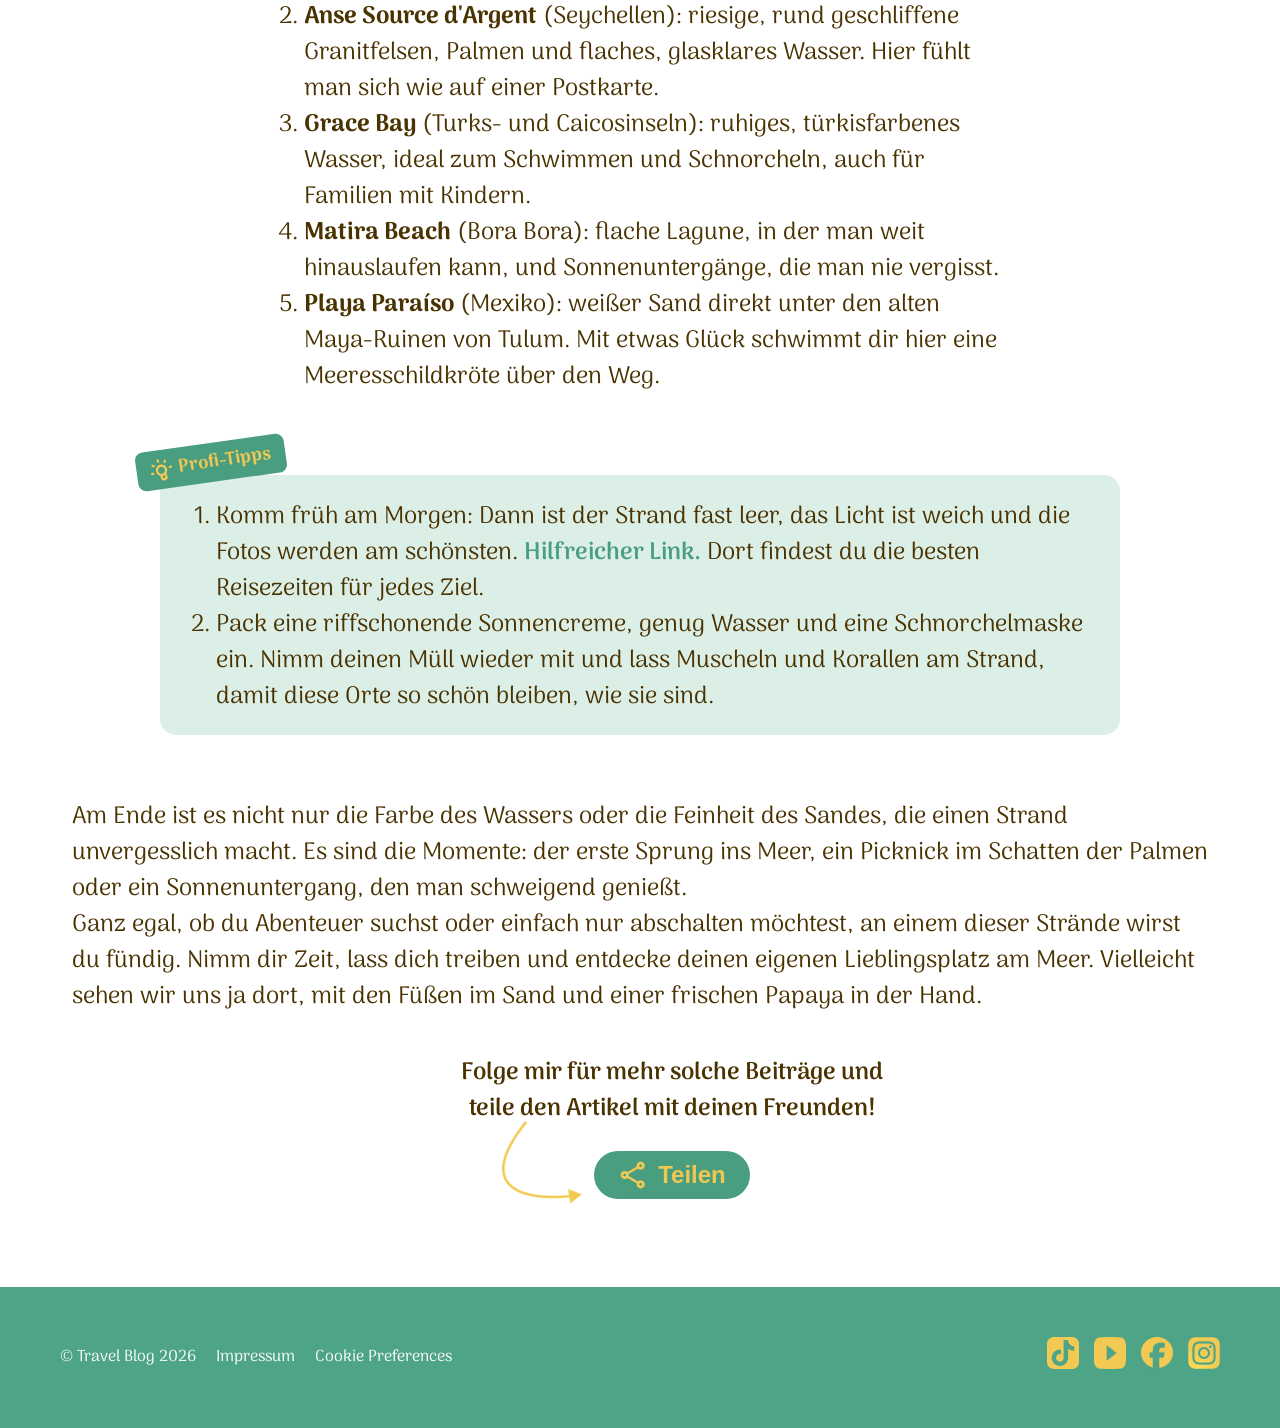
==== commit 41de5f24: "Links in der Navigation auf absolute Pfade aktualisiert, um die Konsistenz zwischen den Artikeln zu " ====
--- a/article1.html
+++ b/article1.html
@@ -25,9 +25,9 @@
                 </a>
 
                 <ul>
-                    <li><a href="#Highlights">Highlights</a></li>
-                    <li><a href="#FAQ">FAQ</a></li>
-                    <li><a href="#Contact">Contact</a></li>
+                    <li><a href="./index.html#Highlights">Highlights</a></li>
+                    <li><a href="./index.html#FAQ">FAQ</a></li>
+                    <li><a href="./index.html#Contact">Contact</a></li>
                 </ul>
             </nav>
         </div>    
--- a/styles/style.css
+++ b/styles/style.css
@@ -322,6 +322,10 @@
     max-width: 1200px;
     margin: 0 auto;
     font-size: 24px;
+    color: rgba(84, 55, 13, 1);
+    font-family: "Palanquin", sans-serif;
+    font-weight: 500;
+    font-style: medium;
 }
 
 
@@ -628,8 +632,11 @@
     font-family: "Palanquin", sans-serif;
     font-size: 24px;
     font-weight: 500;
+    font-style: medium;
     line-height: 1.1;
     text-align: center;
+    margin-bottom: 56px;
+    
 }
 
 .contact-fields {
@@ -643,7 +650,7 @@
 .contact-fields label {
     display: flex;
     flex-direction: column;
-    gap: 4px;
+    gap: 10px;
     color: #54370D;
     font-family: "Palanquin", sans-serif;
     font-size: 24px;
@@ -731,76 +738,6 @@
 }
 
 
-
-
-/* Share-Bereich aus Article 1 mit aufklappenden Plattform-Links */
-.article-footer {
-    position: relative;
-    display: flex;
-    flex-direction: column;
-    align-items: center;
-    gap: 16px;
-    text-align: center;
-}
-
-.article-footer>p {
-    margin: 0;
-    font-weight: 600;
-}
-
-.share-actions {
-    position: relative;
-    display: flex;
-    align-items: center;
-}
-
-.share-button {
-    display: flex;
-    align-items: center;
-    gap: 8px;
-    padding: 8px 24px;
-    border: 0;
-    border-radius: 999px;
-    background: var(--faq-green);
-    color: var(--faq-white);
-    font-size: 16px;
-    font-weight: 600;
-    cursor: pointer;
-}
-
-.share-button img {
-    width: 16px;
-    height: 16px;
-    object-fit: contain;
-}
-
-.share-links {
-    position: absolute;
-    top: 50%;
-    left: calc(100% + 16px);
-    display: flex;
-    flex-direction: column;
-    gap: 4px;
-    opacity: 0;
-    visibility: hidden;
-    transform: translateY(-50%);
-    transition: opacity 200ms ease, visibility 200ms ease;
-}
-
-.share-actions:hover .share-links,
-.share-actions:focus-within .share-links {
-    opacity: 1;
-    visibility: visible;
-}
-
-.share-link,
-.share-link:visited {
-    color: var(--faq-green);
-    white-space: nowrap;
-}
-
-
-
 /* Responsives Layout */
 @media (max-width: 800px) {
     .article {
@@ -872,35 +809,6 @@
 }
 
 
-
-/* Artikel 4: Kopfbereich */
-.kopf {
-    display: flex;
-    gap: 30px;
-    align-items: flex-start;
-    justify-content: space-between;
-    margin-bottom: 30px;
-}
-
-.kategorie {
-    margin: 0 0 5px;
-    color: #3a9a8c;
-    font-size: 1.1rem;
-    font-weight: bold;
-}
-
-h1 {
-    margin: 0 0 15px;
-    color: #f2c14e;
-    font-family: Georgia, serif;
-    font-size: 2.2rem;
-    line-height: 1.2;
-}
-
-.einleitung {
-    margin: 0 0 15px;
-    font-size: 1rem;
-}
 
 /* Infozeile unter dem Titel */
 .meta {
@@ -912,39 +820,7 @@
     list-style: none;
     color: #3a9a8c;
     font-size: 0.8rem;
-}
-
-/* Autorenkarte */
-.autor {
-    flex: 0 0 220px;
-    padding: 15px;
-    background: #d9ebe6;
-    border-radius: 12px;
-    text-align: center;
-    font-size: 0.75rem;
-}
-
-.autor-bild {
-    width: 70px;
-    height: 70px;
-    margin: 0 auto 8px;
-    background: #3a9a8c;
-    border-radius: 50%;
-}
-
-.autor-name {
-    margin: 0;
-    font-weight: bold;
-}
-
-.autor-rolle {
-    margin: 0 0 8px;
-    color: #3a9a8c;
-}
-
-.autor-text {
-    margin: 0;
-}
+} */
 
 /* Textabschnitte */
 .text p {
@@ -954,7 +830,7 @@
 
 .text {
     margin: 25px 0;
-}
+} */
 
 /* Überschriften der Abschnitte */
 h2 {
@@ -1074,26 +950,27 @@
 
 
 /* ---------- Footer ---------- */
-
-footer {
+/* Außen: grüne Fläche über die volle Breite */
+.site-footer {
     width: 100%;
     min-height: 128px;
     background: #4EA487;
-}
-
-.footer__container {
-    max-width: 1440px;
-    display: contents;
-    justify-content: space-between;
-}
-
-.site-footer {
-    display: flex;    
-    justify-content: space-between;
-    align-items: center;
-    padding: 20px 150px;
     color: #ffffff;
     font-size: 16px;
+    padding: 20px 0;                  /* kein seitliches Padding, das macht der Container */
+    line-height: normal;              /* gleich hoch auf allen Seiten */
+}
+
+/* Innen: Inhalt auf 1200px begrenzt und mittig */
+.footer__container {
+    width: 100%;                      /* volle Breite, wenn der Footer selbst flex ist (Handy) */
+    max-width: 1200px;
+    margin-inline: auto;
+    padding: 30px 20px;               /* kleiner Rand bei schmalen Bildschirmen */
+    display: flex;
+    justify-content: space-between;   /* schiebt beide Seiten nach aussen */
+    align-items: center;
+    gap: 20px 120px;                  /* Zeilen- und Spaltenabstand */
 }
 
 .footer__left {
@@ -1299,7 +1176,7 @@
         background-color: #4EA487;
 
         color: #ffffff;
-        font-size: 11px;
+        font-size: 14px;
         text-align: left;
     }
 
@@ -1397,6 +1274,14 @@
         gap: 25px;
     }
 
+    /* Menü-Schrift wie am Desktop: groß und fett, bis das Menü ab 700px verschwindet */
+    .navbar li > a {
+        font-family: "Arima", sans-serif;
+        font-size: 24px;
+        font-weight: 700;
+        line-height: 0.8;
+    }
+
     /* HERO */
 
     
@@ -1521,6 +1406,13 @@
 
     .site-footer {
         padding: 25px 40px;
+    }
+
+    /* Tablet: seitlichen Rand macht schon .site-footer, kleinerer Abstand,
+       damit Links und Icons in einer Zeile bleiben */
+    .footer__container {
+        padding: 20px 0;
+        column-gap: 40px;
     }
 }
 
@@ -2307,7 +2199,7 @@
 
         background: #4EA487;
         color: #ffffff;
-        font-size: 10px;
+        font-size: 14px;
         text-align: left;
     }
 
@@ -2326,7 +2218,7 @@
     .footer__left a,
     .footer__left span {
         color: #ffffff;
-        font-size: 10px;
+        font-size: 16px;
         line-height: 1.3;
         text-decoration: none;
     }
@@ -2423,6 +2315,11 @@
         align-items: flex-end;
     }
 
+    /* Handy: gleicher Innenabstand wie vorher */
+    .footer__container {
+        padding: 50px 10px 0 10px;
+    }
+
     .footer__left {
         gap: 2px;
     }
@@ -2432,8 +2329,8 @@
     }
 
     .footer__social img {
-        width: 18px;
-        height: 18px;
+        width: 24px;
+        height: 24px;
     }
 }
 
--- a/styles/style.article1.css
+++ b/styles/style.article1.css
@@ -89,11 +89,11 @@
  
 .author-role {
     margin-bottom: 8px;
-    font-size: 14px;
+    font-size: 18px;
 }
  
 .author-bio {
-    font-size: 13px;
+    font-size: 16px;
     line-height: 1.4;
     text-align: left;
 }
@@ -239,8 +239,8 @@
     align-items: center;
     gap: 8px;
     padding: 8px 24px;
-    background-color: var(--faq-green);
-    color: var(--faq-white);
+    background-color: #4a9e80;
+    color: var(--faq-yellow);
     border: none;
     border-radius: 999px;                   /* ganz runde Enden */
     font-size: 24px;
